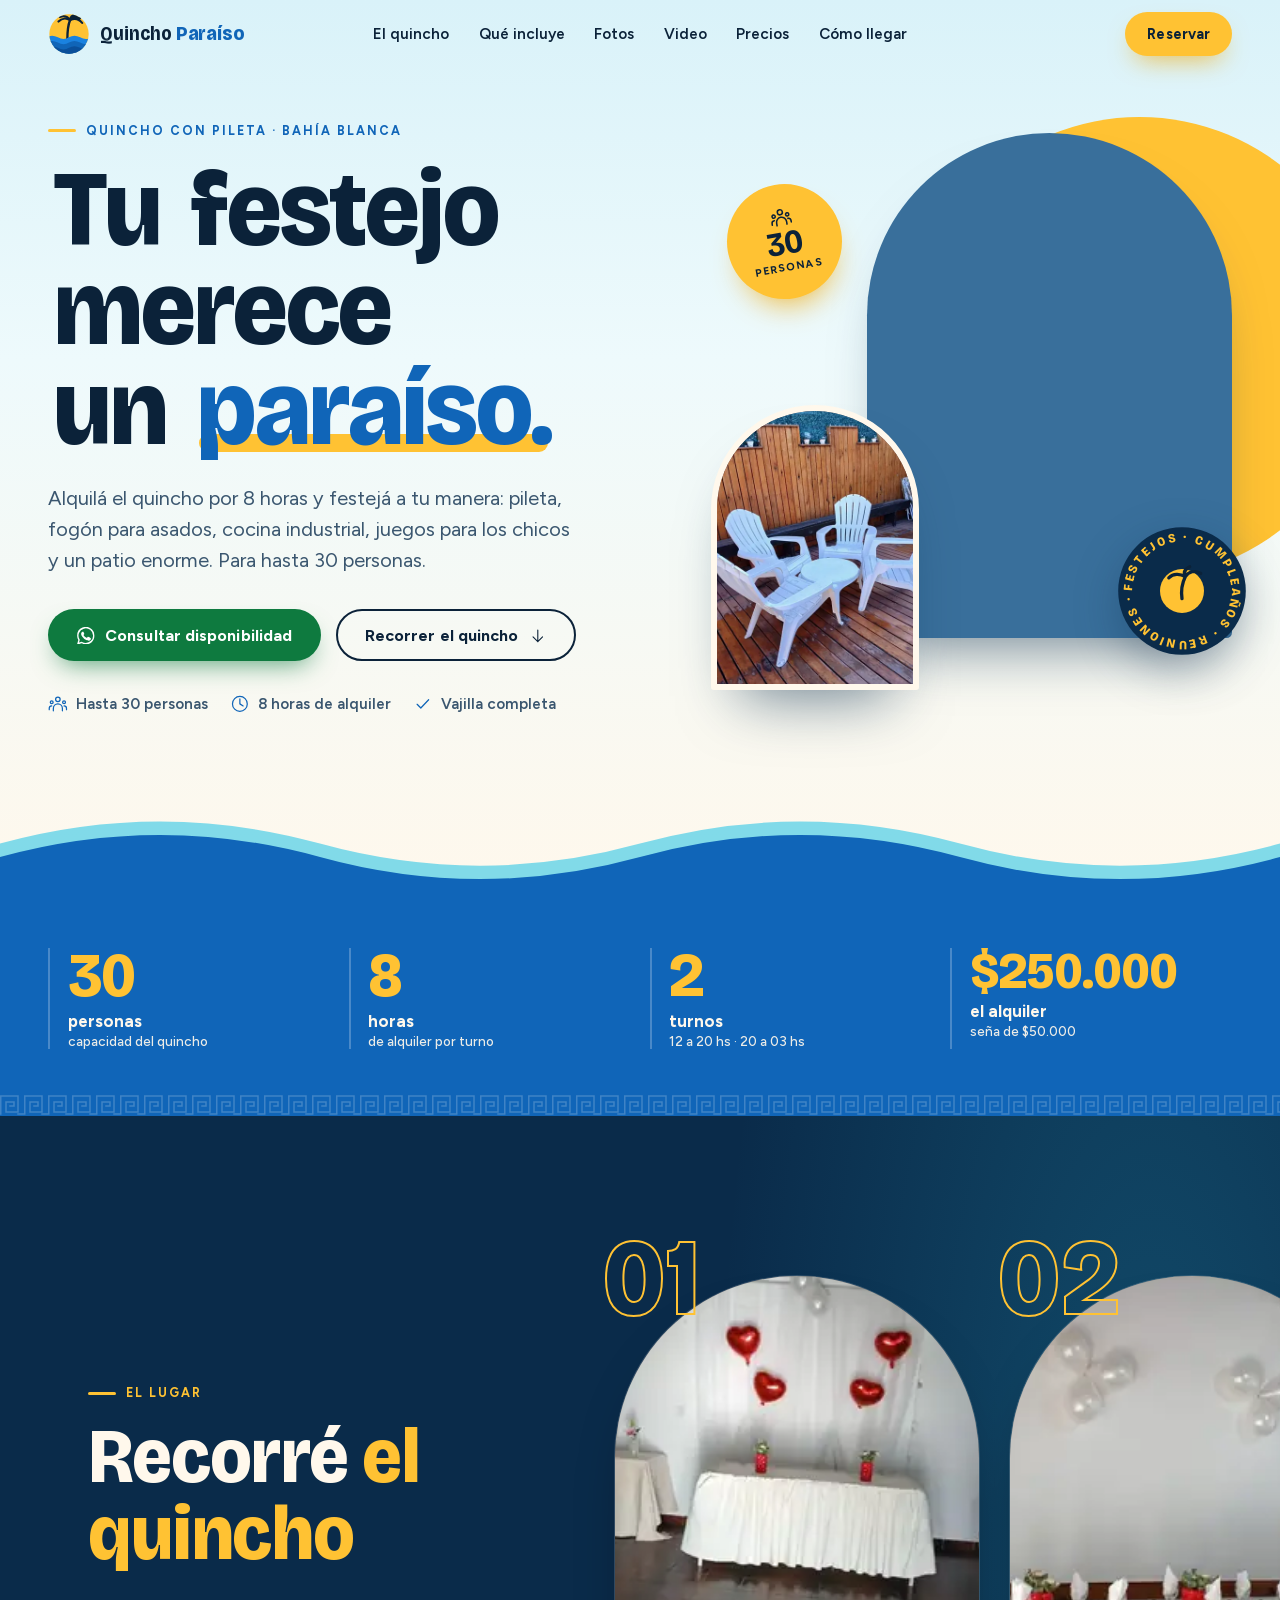
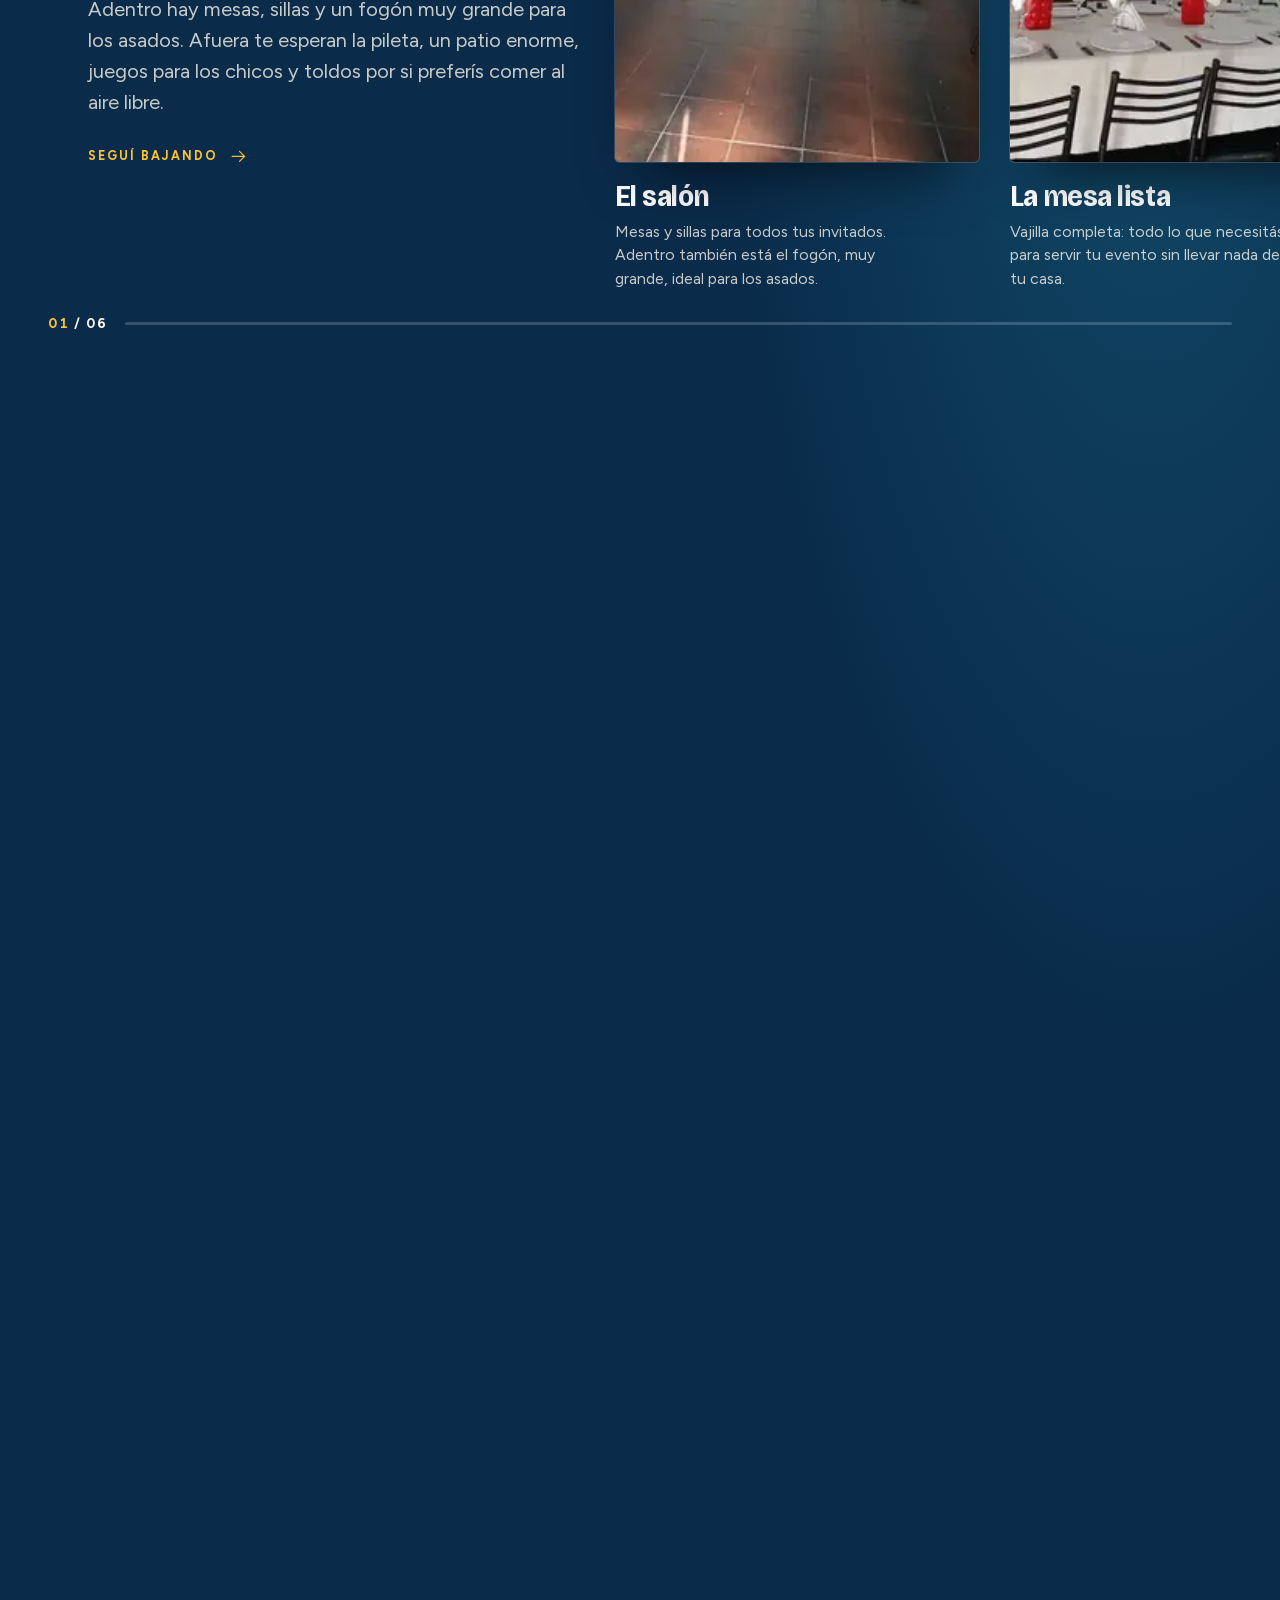
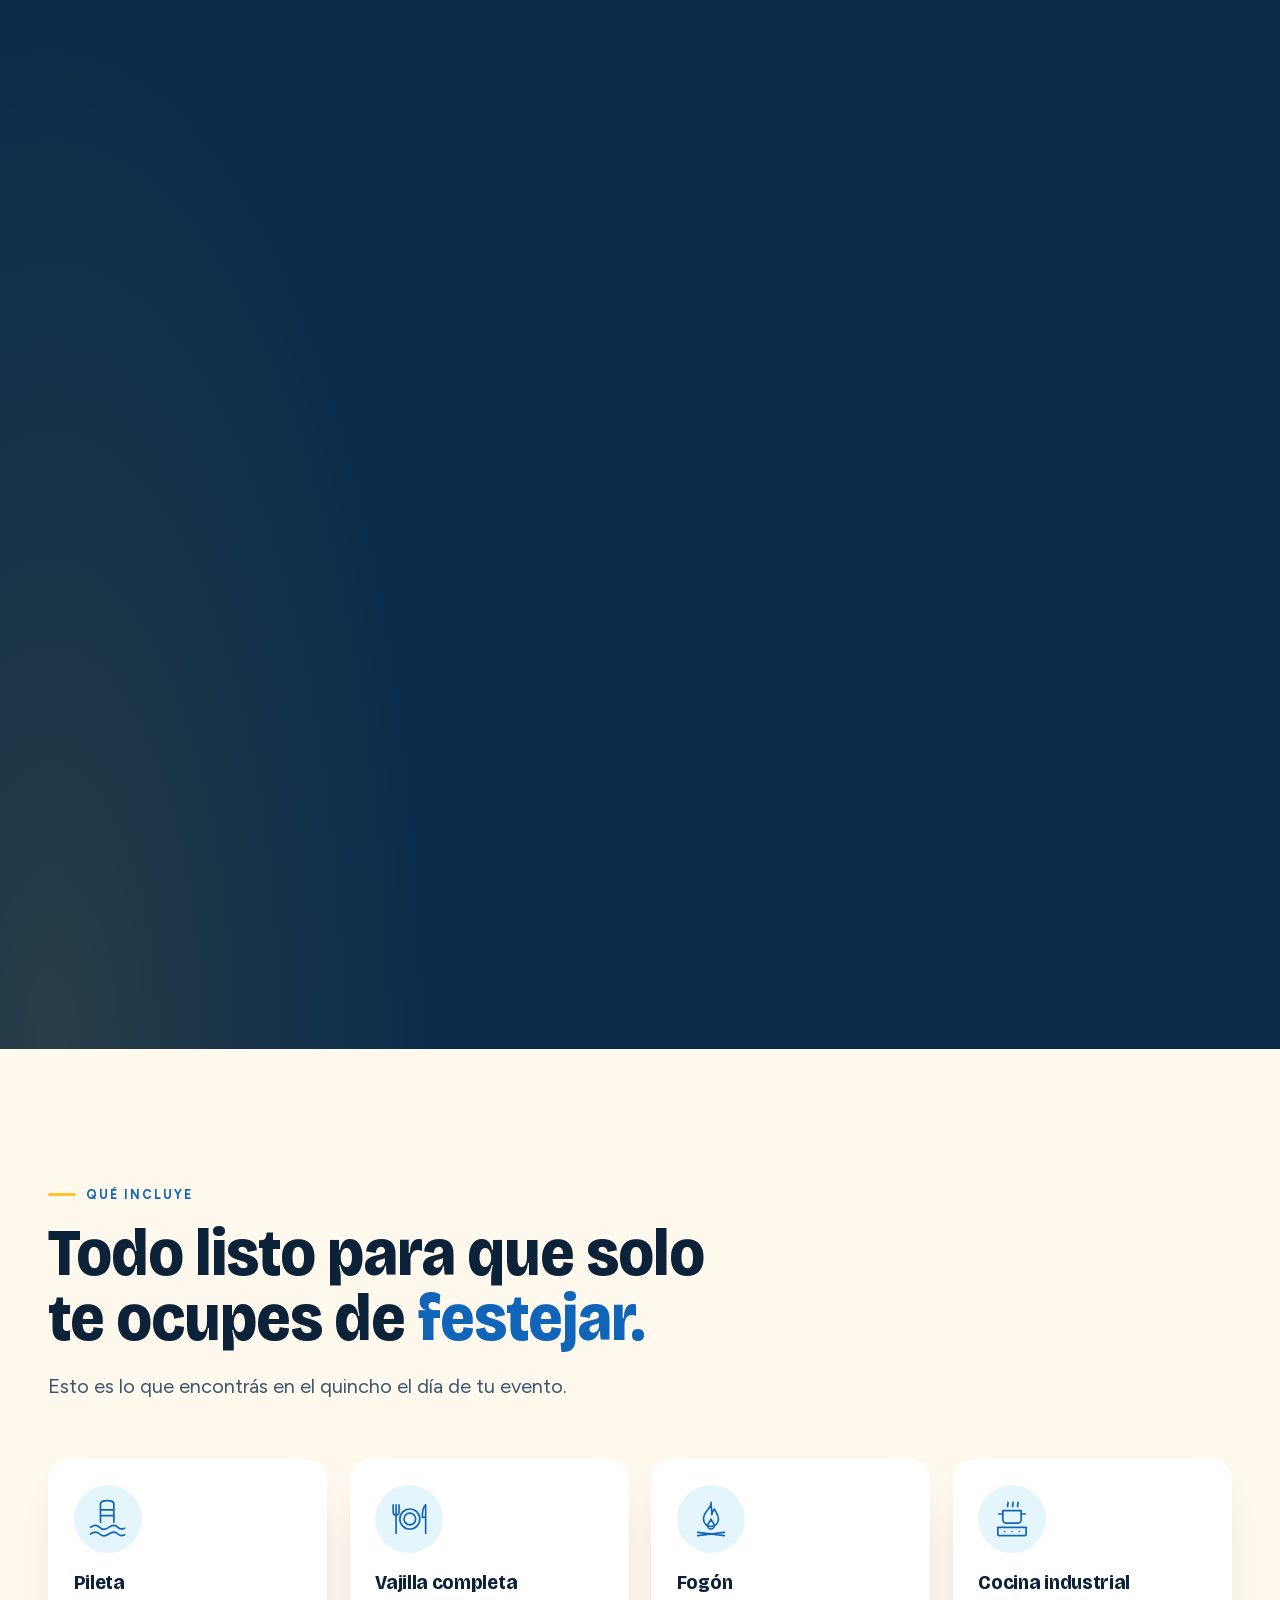
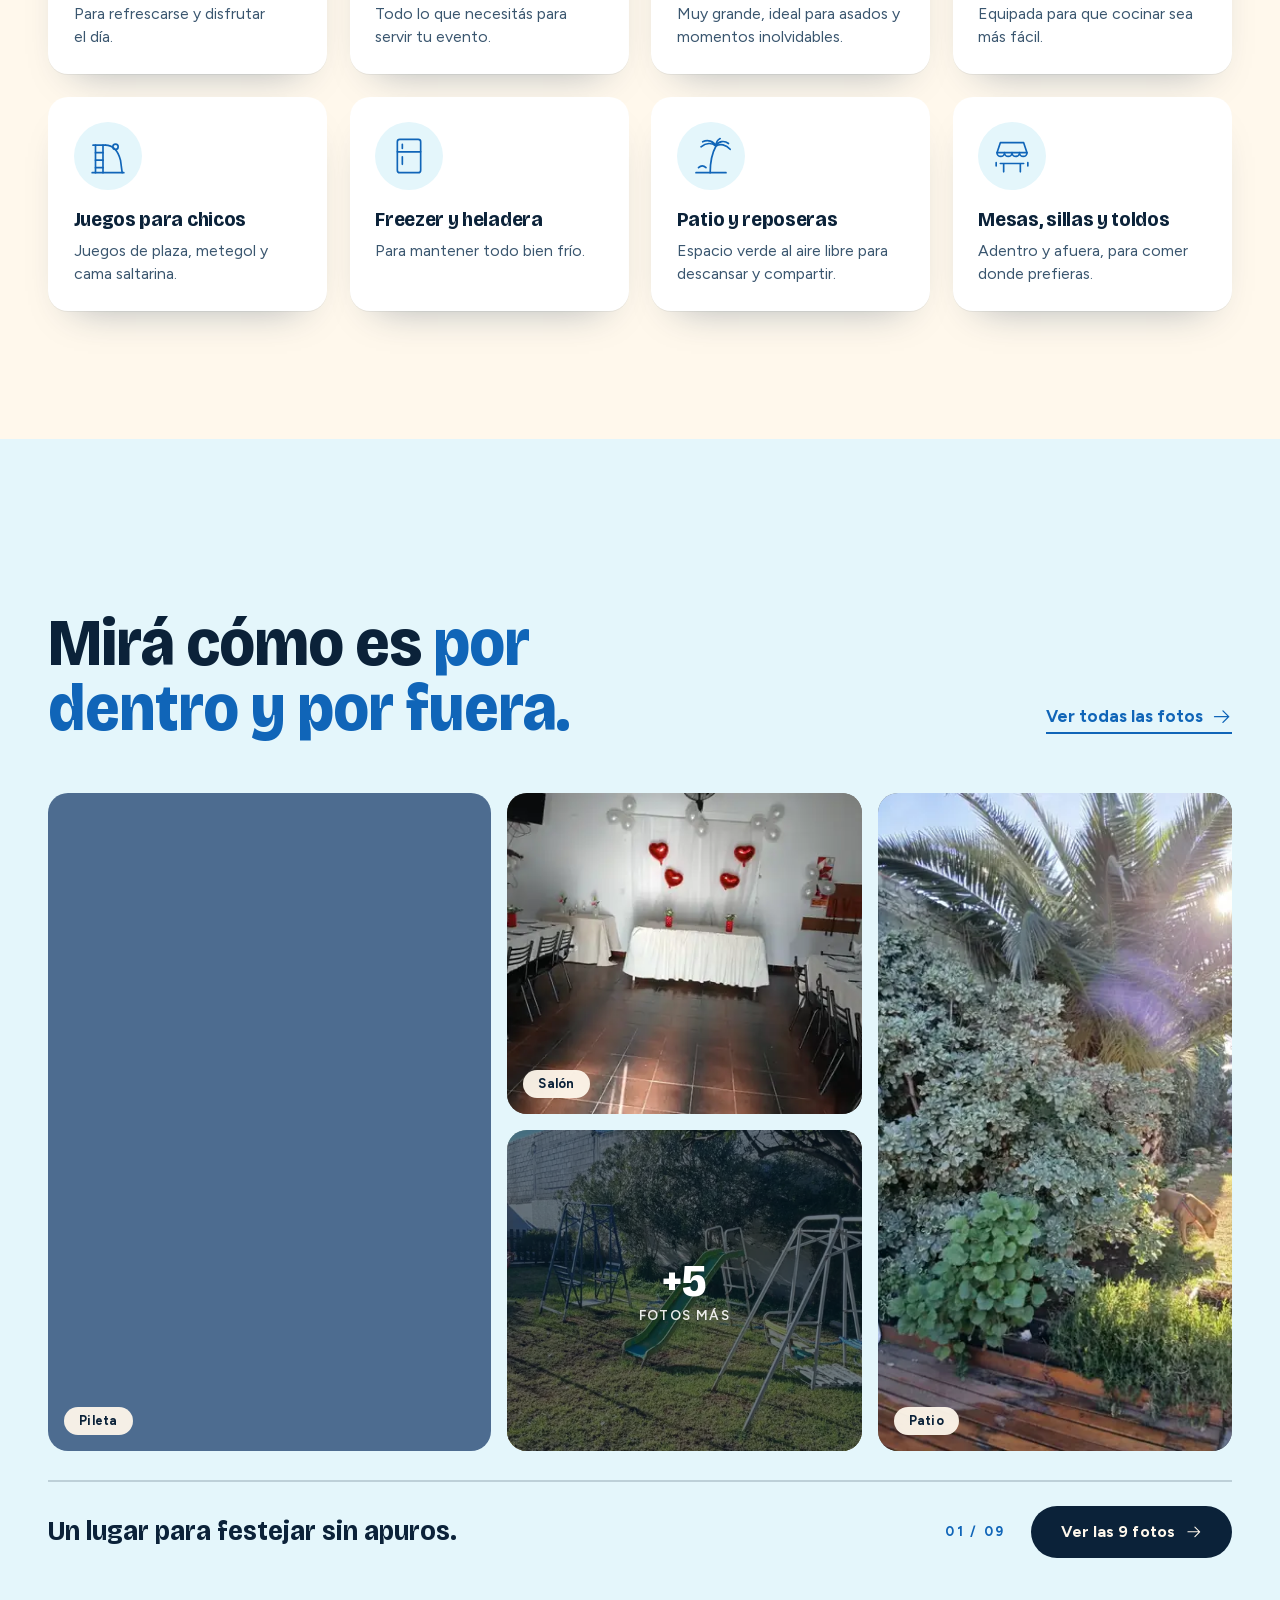
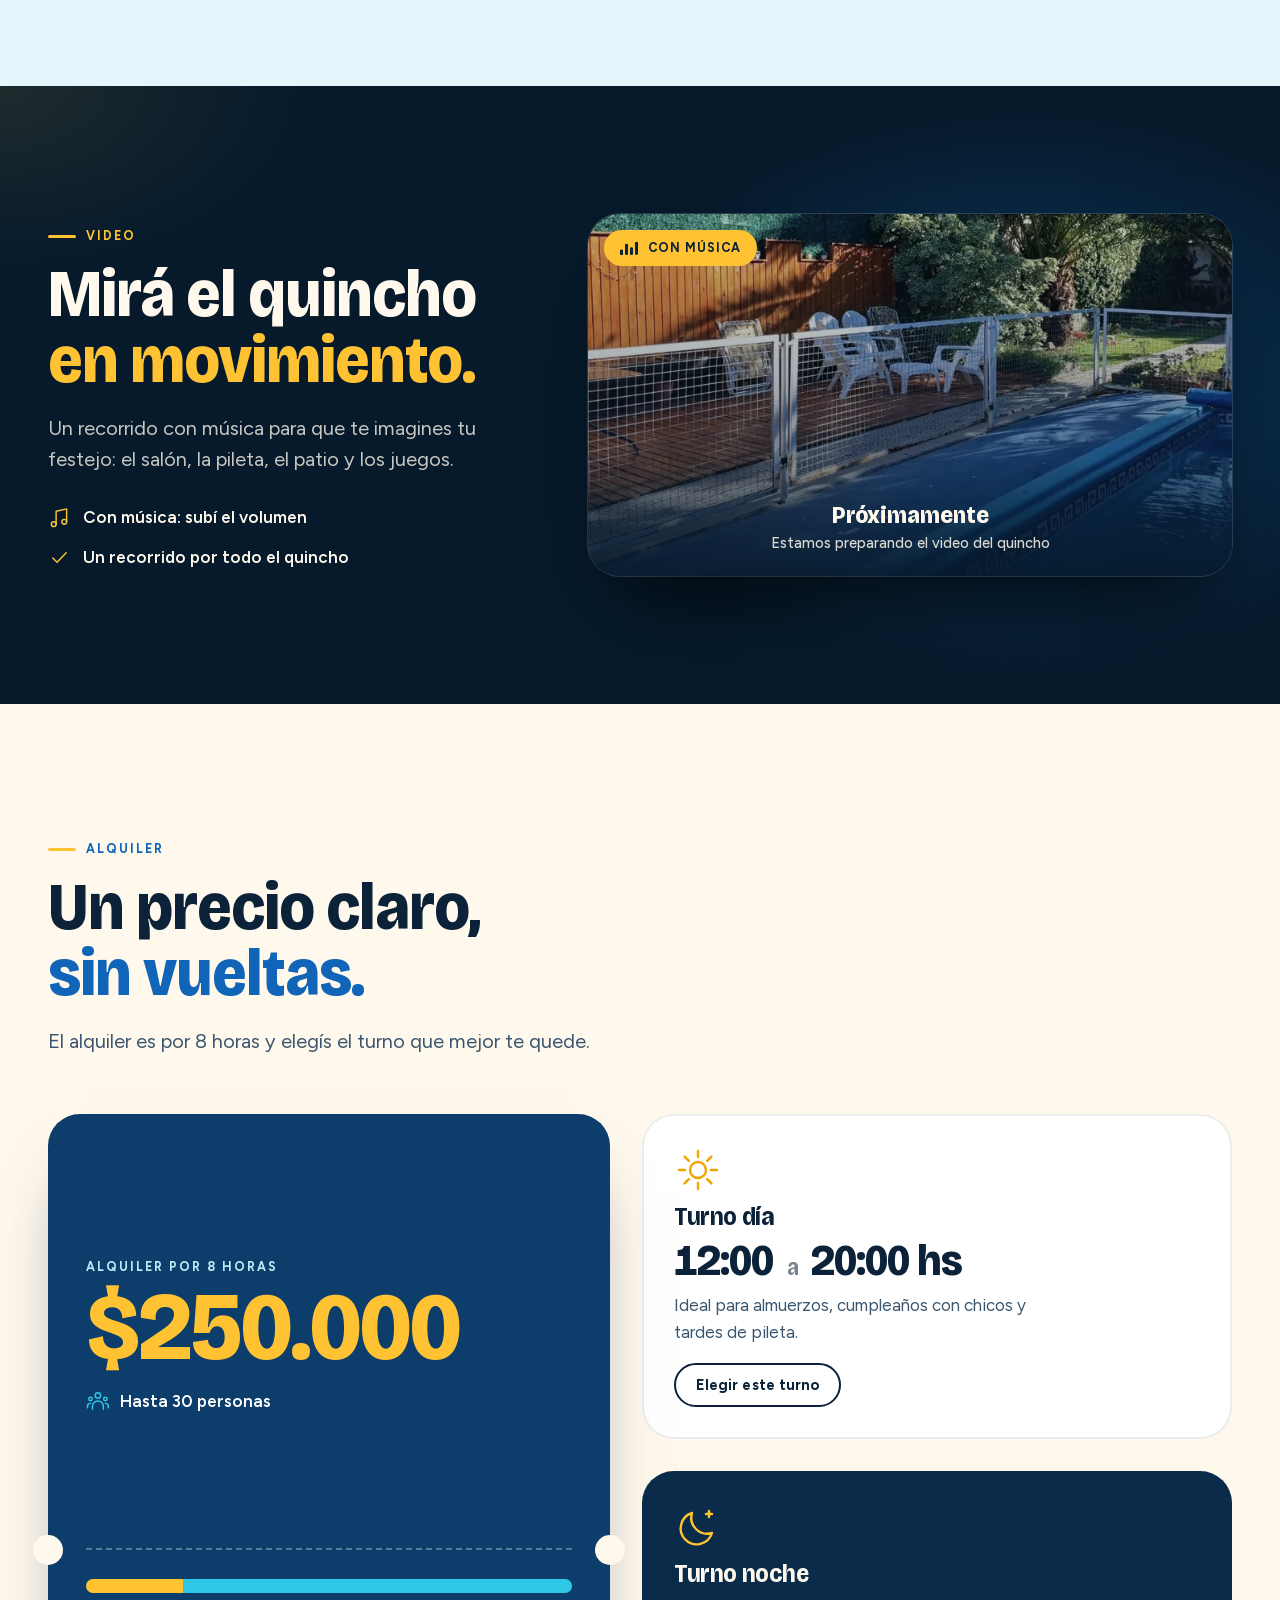
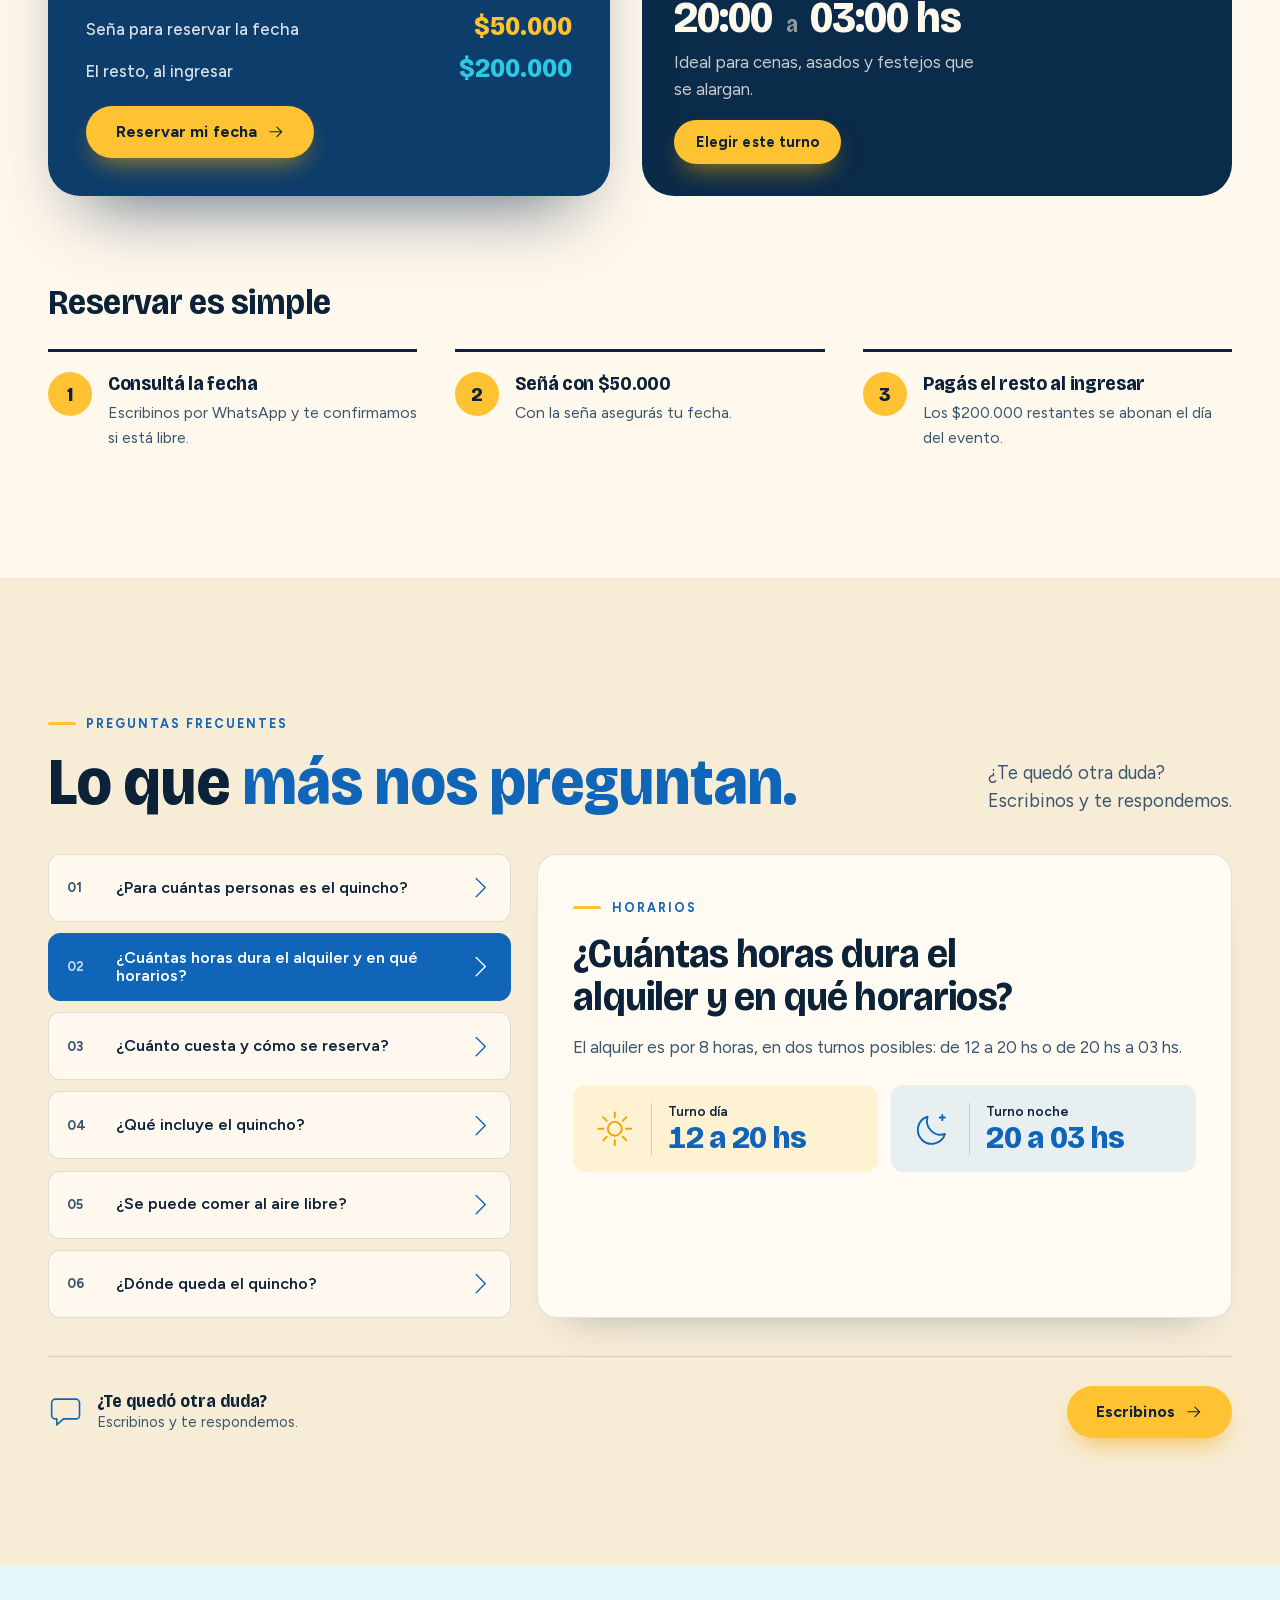
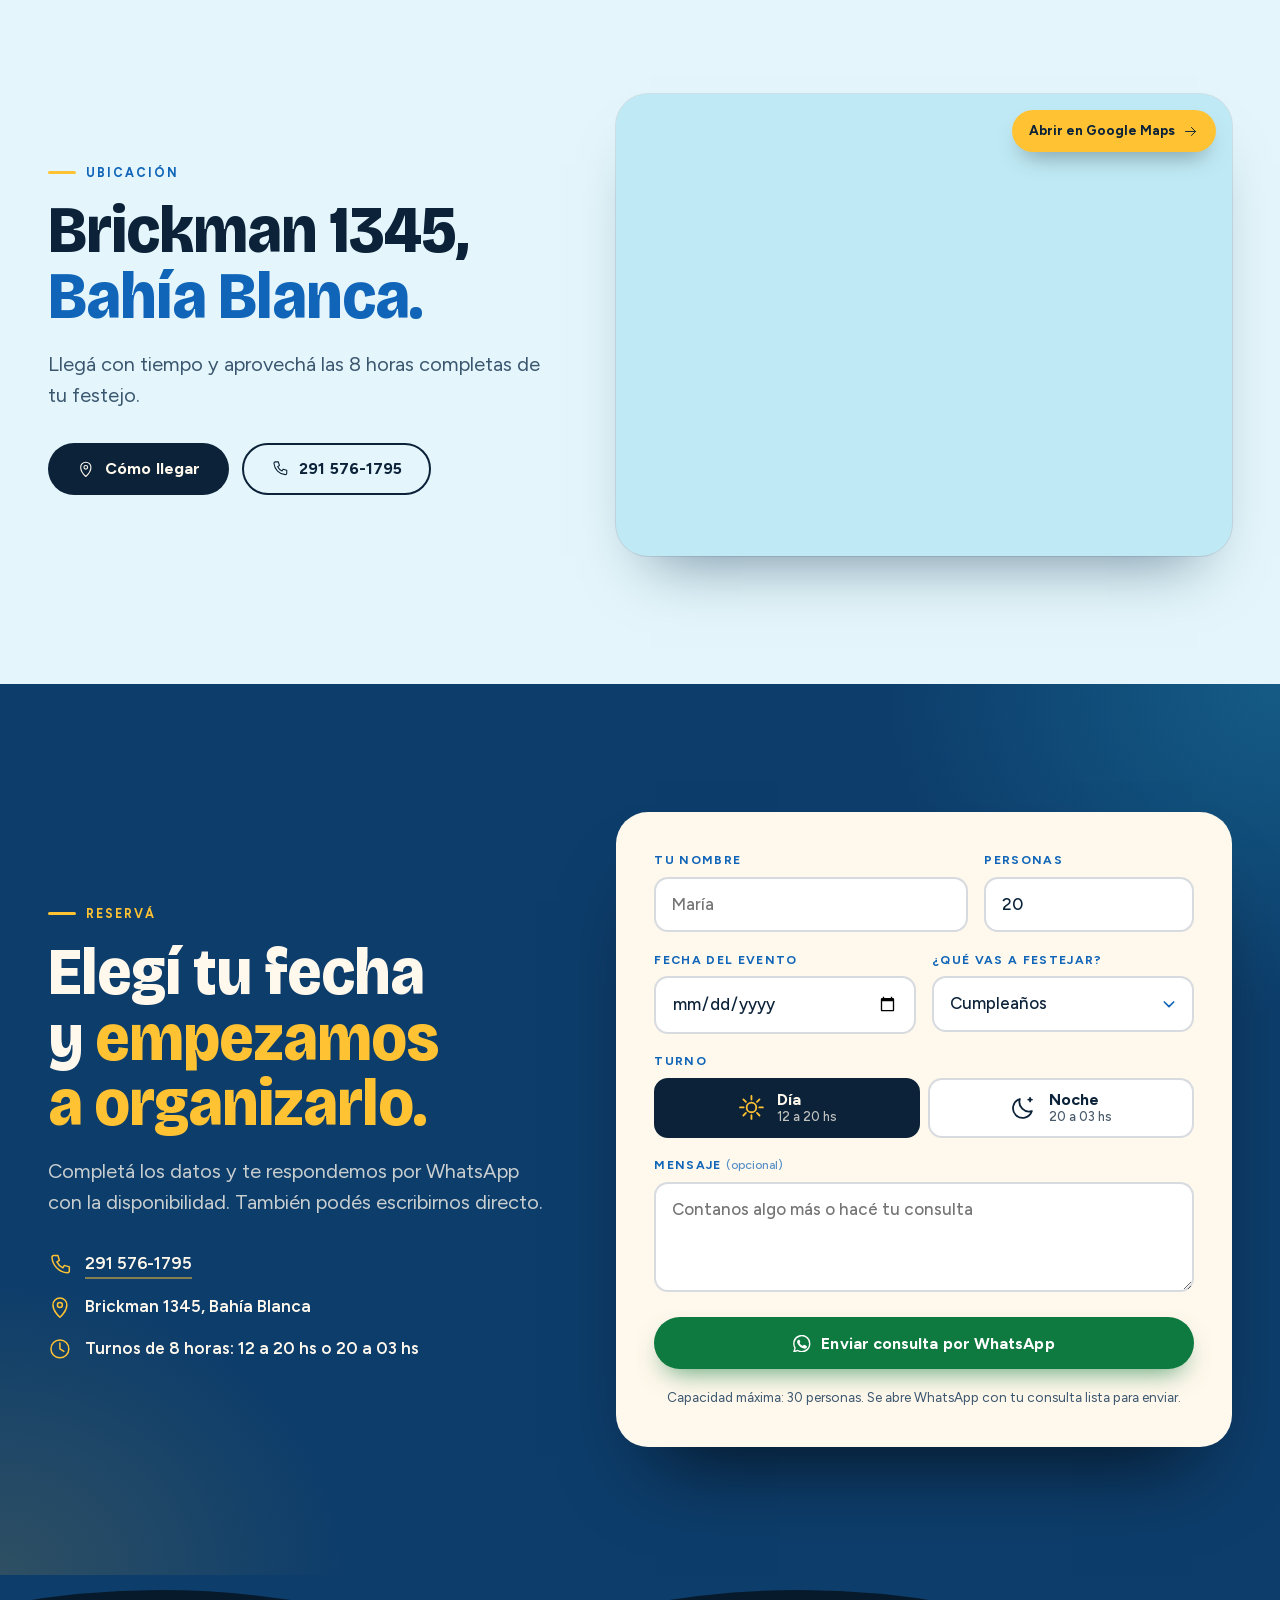
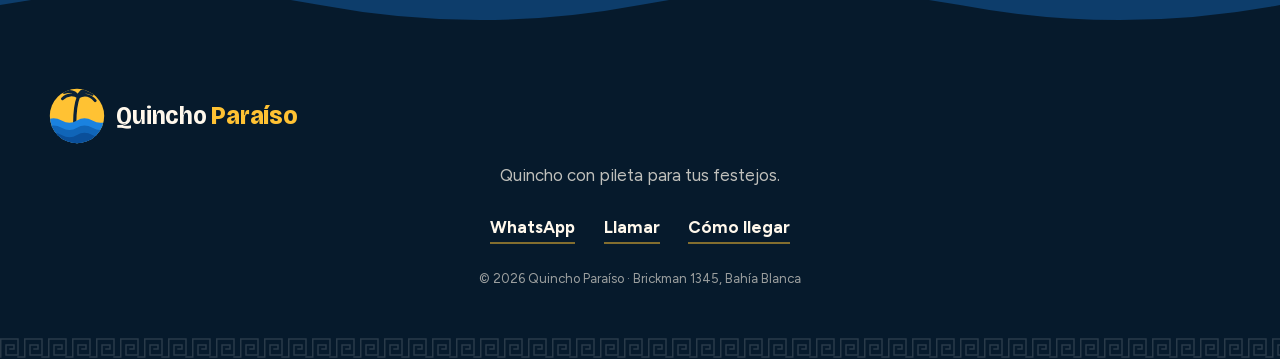
==== index.html @ 4bbb9ef3 "Primer commit del proyecto" ====
<!DOCTYPE html>
<html lang="es-AR" class="no-js">
<head>
<meta charset="utf-8">
<meta name="viewport" content="width=device-width, initial-scale=1, viewport-fit=cover">
<title>Quincho Paraíso · Quincho con pileta para tus festejos en Bahía Blanca</title>
<meta name="description" content="Quincho con pileta, fogón y juegos para festejos de hasta 30 personas en Bahía Blanca. Alquiler por 8 horas. Consultá la fecha por WhatsApp.">
<meta name="robots" content="index,follow,max-image-preview:large">
<link rel="canonical" href="https://quinchoparaiso.vercel.app/">
<meta name="theme-color" content="#0a2b4a">
<meta name="format-detection" content="telephone=no">
<meta property="og:type" content="website"><meta property="og:locale" content="es_AR"><meta property="og:site_name" content="Quincho Paraíso">
<meta property="og:title" content="Quincho Paraíso · Quincho con pileta para tus festejos en Bahía Blanca">
<meta property="og:description" content="Pileta, fogón para asados, cocina industrial, juegos para los chicos y un patio enorme. Para hasta 30 personas. Alquiler por 8 horas.">
<meta property="og:url" content="https://quinchoparaiso.vercel.app/"><meta property="og:image" content="https://quinchoparaiso.vercel.app/assets/og-image.jpg">
<meta property="og:image:width" content="1200"><meta property="og:image:height" content="630"><meta property="og:image:alt" content="Pileta del Quincho Paraíso con palmeras y laureles en flor">
<meta name="twitter:card" content="summary_large_image"><meta name="twitter:title" content="Quincho Paraíso · Quincho con pileta para tus festejos en Bahía Blanca">
<meta name="twitter:description" content="Pileta, fogón para asados, cocina industrial, juegos para los chicos y un patio enorme. Para hasta 30 personas."><meta name="twitter:image" content="https://quinchoparaiso.vercel.app/assets/og-image.jpg">
<link rel="icon" href="favicon.ico" sizes="48x48"><link rel="icon" type="image/svg+xml" href="favicon.svg">
<link rel="apple-touch-icon" href="assets/icons/apple-touch-icon.png">
<link rel="manifest" href="manifest.webmanifest">

<script type="application/ld+json">
{
  "@context": "https://schema.org",
  "@type": ["LocalBusiness", "EventVenue"],
  "name": "Quincho Paraíso",
  "description": "Quincho con pileta, fogón, cocina industrial, juegos para chicos y patio para festejos de hasta 30 personas. Alquiler por 8 horas.",
  "url": "https://quinchoparaiso.vercel.app/",
  "image": ["https://quinchoparaiso.vercel.app/assets/og-image.jpg"],
  "logo": "https://quinchoparaiso.vercel.app/assets/icons/icon-512.png",
  "telephone": "+542915761795",
  "address": {
    "@type": "PostalAddress",
    "streetAddress": "Brickman 1345",
    "addressLocality": "Bahía Blanca",
    "addressRegion": "Buenos Aires",
    "addressCountry": "AR"
  },
  "geo": {"@type": "GeoCoordinates", "latitude": -38.7405995, "longitude": -62.2644465},
  "hasMap": "https://www.google.com/maps/search/?api=1&query=Brickman%201345%2C%20Bah%C3%ADa%20Blanca%2C%20Buenos%20Aires",
  "maximumAttendeeCapacity": 30,
  "makesOffer": {
    "@type": "Offer",
    "name": "Alquiler del quincho por 8 horas",
    "description": "Turno día de 12 a 20 hs o turno noche de 20 a 03 hs. Seña de $50.000 y $200.000 al ingresar.",
    "price": "250000",
    "priceCurrency": "ARS"
  },
  "amenityFeature": [
    {"@type": "LocationFeatureSpecification", "name": "Pileta", "value": true},
    {"@type": "LocationFeatureSpecification", "name": "Vajilla completa", "value": true},
    {"@type": "LocationFeatureSpecification", "name": "Fogón", "value": true},
    {"@type": "LocationFeatureSpecification", "name": "Cocina industrial", "value": true},
    {"@type": "LocationFeatureSpecification", "name": "Juegos de plaza, metegol y cama saltarina", "value": true},
    {"@type": "LocationFeatureSpecification", "name": "Freezer y heladera", "value": true},
    {"@type": "LocationFeatureSpecification", "name": "Espacio verde y reposeras", "value": true}
  ]
}
</script>
<script type="application/ld+json">
{
  "@context": "https://schema.org",
  "@type": "FAQPage",
  "mainEntity": [
    {"@type": "Question", "name": "¿Para cuántas personas es el quincho?", "acceptedAnswer": {"@type": "Answer", "text": "El quincho tiene capacidad para hasta 30 personas."}},
    {"@type": "Question", "name": "¿Cuántas horas dura el alquiler y en qué horarios?", "acceptedAnswer": {"@type": "Answer", "text": "El alquiler es por 8 horas, en dos turnos posibles: de 12 a 20 hs o de 20 hs a 03 hs."}},
    {"@type": "Question", "name": "¿Cuánto cuesta y cómo se reserva?", "acceptedAnswer": {"@type": "Answer", "text": "El alquiler cuesta $250.000. Con una seña de $50.000 reservás la fecha y los $200.000 restantes se abonan al ingresar."}},
    {"@type": "Question", "name": "¿Qué incluye el quincho?", "acceptedAnswer": {"@type": "Answer", "text": "Pileta, vajilla completa, fogón y cocina industrial, juegos de plaza, metegol, cama saltarina, freezer y heladera, y espacio verde con reposeras."}},
    {"@type": "Question", "name": "¿Se puede comer al aire libre?", "acceptedAnswer": {"@type": "Answer", "text": "Sí. Afuera hay mesa, sillas y toldos para comer al aire libre, y adentro también hay mesas y sillas."}},
    {"@type": "Question", "name": "¿Dónde queda el quincho?", "acceptedAnswer": {"@type": "Answer", "text": "En Brickman 1345, Bahía Blanca."}}
  ]
}
</script>

<link rel="preload" href="assets/fonts/bricolage.woff2" as="font" type="font/woff2" crossorigin>
<link rel="preload" href="assets/fonts/figtree.woff2" as="font" type="font/woff2" crossorigin>
<link rel="preload" as="image" href="assets/img/pileta-800.webp" imagesrcset="assets/img/pileta-480.webp 480w, assets/img/pileta-800.webp 800w, assets/img/pileta-960.webp 960w" imagesizes="(min-width: 1000px) 480px, 76vw" fetchpriority="high">
<link rel="stylesheet" href="css/base.css?v=20261012g">
<link rel="stylesheet" href="css/sections.css?v=20261012g">
<link rel="stylesheet" href="css/gallery.css?v=20261012g">
<link rel="stylesheet" href="css/motion.css?v=20261012g">
<!-- helpers y boot son chiquitos y van primero: marcan que hay JavaScript y arrancan la pantalla de carga -->
<script src="js/helpers.js?v=20261012g"></script>
<script src="js/boot.js?v=20261012g"></script>
<script src="js/data.js?v=20261012g" defer></script>
<script src="js/ui.js?v=20261012g" defer></script>
<script src="js/gallery.js?v=20261012g" defer></script>
<script src="js/video.js?v=20261012g" defer></script>
<script src="js/scroll.js?v=20261012g" defer></script>
</head>
<body>
<a class="skip" href="#contenido">Saltar al contenido</a>

<!-- iconos reutilizables (se usan con <use href="#nombre">) -->
<svg class="sprite" aria-hidden="true" focusable="false">
  <defs>
    <clipPath id="logoClip"><circle cx="32" cy="32" r="30"/></clipPath>
    <symbol id="logo" viewBox="0 0 64 64">
      <circle cx="32" cy="32" r="30" fill="#ffc233"/>
      <g clip-path="url(#logoClip)">
        <path d="M29.5 40C29.5 29 30 20 33.5 11" stroke="#0b2239" stroke-width="3.6" fill="none" stroke-linecap="round"/>
        <path d="M33.5 11C28 7.5 21 8 16 13M33.5 11C30 5 24 4 18 6M33.5 11C40 7.5 47 9 52 15M33.5 11C38 5 44 5 49 8M33.5 11C34 6 38 3 43 3" stroke="#0b2239" stroke-width="3.2" fill="none" stroke-linecap="round"/>
        <path d="M-2 37q8-5 17 0t17 0 17 0 17 0V66H-2Z" fill="#1a82e0"/>
        <path d="M-2 45q8-5 17 0t17 0 17 0 17 0V66H-2Z" fill="#1065b8"/>
        <path d="M-2 53q8-5 17 0t17 0 17 0 17 0V66H-2Z" fill="#0a4f9a"/>
      </g>
    </symbol>
    <symbol id="i-wa" viewBox="0 0 24 24"><path fill="currentColor" stroke="none" d="M20.5 3.5A11.8 11.8 0 0 0 .2 11.9c0 2.1.6 4.1 1.6 5.9L0 24l6.4-1.7a11.9 11.9 0 0 0 5.6 1.4h.01A11.9 11.9 0 0 0 20.5 3.5Zm-8.5 18.2a9.9 9.9 0 0 1-5-1.4l-.4-.2-3.8 1 1-3.7-.2-.4a9.9 9.9 0 1 1 18.3-5.2 9.9 9.9 0 0 1-9.9 9.9Zm5.4-7.4c-.3-.1-1.8-.9-2-1s-.5-.1-.7.1-.8 1-1 1.2-.4.2-.7.1a8.1 8.1 0 0 1-4-3.5c-.3-.5.3-.5.9-1.6.1-.2 0-.4 0-.5l-1-2.2c-.2-.6-.5-.5-.7-.5h-.6a1.2 1.2 0 0 0-.9.4 3.7 3.7 0 0 0-1.1 2.7 6.4 6.4 0 0 0 1.4 3.4 14.7 14.7 0 0 0 5.6 4.9c2.1.9 2.9 1 3.9.8a3.3 3.3 0 0 0 2.2-1.6 2.7 2.7 0 0 0 .2-1.6c-.1-.1-.3-.2-.6-.4Z"/></symbol>
    <symbol id="i-go" viewBox="0 0 48 48"><path d="M8 24h32M27 11l13 13-13 13"/></symbol>
    <symbol id="i-down" viewBox="0 0 48 48"><path d="M24 8v32M11 27l13 13 13-13"/></symbol>
    <symbol id="i-check" viewBox="0 0 48 48"><path d="M10 25l9 9 19-20"/></symbol>
    <symbol id="i-prev" viewBox="0 0 48 48"><path d="M30 8 14 24l16 16"/></symbol>
    <symbol id="i-next" viewBox="0 0 48 48"><path d="M18 8l16 16-16 16"/></symbol>
    <symbol id="i-x" viewBox="0 0 48 48"><path d="M12 12l24 24M36 12 12 36"/></symbol>
    <symbol id="i-list" viewBox="0 0 48 48"><path d="M18 12h24M18 24h24M18 36h24M7 12h.01M7 24h.01M7 36h.01"/></symbol>
    <symbol id="i-chat" viewBox="0 0 48 48"><path d="M10 7h28a5 5 0 0 1 5 5v17a5 5 0 0 1-5 5H21l-9 8v-8h-2a5 5 0 0 1-5-5V12a5 5 0 0 1 5-5Z"/></symbol>
    <symbol id="i-home" viewBox="0 0 48 48"><path d="M6 24 24 8l18 16M10 21v19h28V21M20 40V29h8v11"/></symbol>
    <symbol id="i-pin" viewBox="0 0 48 48"><path d="M24 45s14-12 14-25a14 14 0 0 0-28 0c0 13 14 25 14 25Z"/><circle cx="24" cy="20" r="5"/></symbol>
    <symbol id="i-phone" viewBox="0 0 48 48"><path d="M12 5h8l3 10-5 3a24 24 0 0 0 12 12l3-5 10 3v8a4 4 0 0 1-4 4A34 34 0 0 1 8 9a4 4 0 0 1 4-4Z"/></symbol>
    <symbol id="i-people" viewBox="0 0 48 48"><circle cx="24" cy="13" r="5.5"/><path d="M13 41v-6a11 11 0 0 1 22 0v6"/><circle cx="9" cy="20" r="3.5"/><path d="M3 38v-3a6 6 0 0 1 6-6"/><circle cx="39" cy="20" r="3.5"/><path d="M45 38v-3a6 6 0 0 0-6-6"/></symbol>
    <symbol id="i-clock" viewBox="0 0 48 48"><circle cx="24" cy="24" r="18"/><path d="M24 12v12l8 5"/></symbol>
    <symbol id="i-sun" viewBox="0 0 48 48"><circle cx="24" cy="24" r="8"/><path d="M24 5v6M24 37v6M5 24h6M37 24h6M10.6 10.6l4.2 4.2M33.2 33.2l4.2 4.2M37.4 10.6l-4.2 4.2M14.8 33.2l-4.2 4.2"/></symbol>
    <symbol id="i-moon" viewBox="0 0 48 48"><path d="M38 30A16 16 0 0 1 18 10a16 16 0 1 0 20 20Z"/><path d="M35 8v6M32 11h6"/></symbol>
    <symbol id="i-calendar" viewBox="0 0 48 48"><rect x="6" y="9" width="36" height="33" rx="5"/><path d="M6 20h36M15 4v8M33 4v8"/><path d="M16 29h.01M24 29h.01M32 29h.01M16 36h.01M24 36h.01"/></symbol>
    <symbol id="i-music" viewBox="0 0 48 48"><path d="M17 38V11l22-5v27"/><circle cx="12" cy="38" r="5"/><circle cx="34" cy="33" r="5"/></symbol>
    <symbol id="i-play" viewBox="0 0 48 48"><path fill="currentColor" stroke="none" d="M16 8.5v31a2 2 0 0 0 3 1.7l25-15.5a2 2 0 0 0 0-3.4L19 6.8a2 2 0 0 0-3 1.7Z"/></symbol>
  </defs>
</svg>

<!-- pantalla de carga: la pileta se llena mientras se preparan las fuentes y la página -->
<div class="loader" id="loader" role="status" aria-live="polite" aria-label="Cargando Quincho Paraíso">
  <div class="loader__in">
    <div class="loader__mark">
      <svg viewBox="0 0 64 64" aria-hidden="true">
        <defs><clipPath id="ldClip"><circle cx="32" cy="32" r="30"/></clipPath></defs>
        <circle cx="32" cy="32" r="30" fill="#ffc233"/>
        <g clip-path="url(#ldClip)">
          <path d="M29.5 40C29.5 29 30 20 33.5 11" stroke="#0b2239" stroke-width="3.6" fill="none" stroke-linecap="round"/>
          <path d="M33.5 11C28 7.5 21 8 16 13M33.5 11C30 5 24 4 18 6M33.5 11C40 7.5 47 9 52 15M33.5 11C38 5 44 5 49 8M33.5 11C34 6 38 3 43 3" stroke="#0b2239" stroke-width="3.2" fill="none" stroke-linecap="round"/>
          <g class="loader__water">
            <path d="M-2 37q8-5 17 0t17 0 17 0 17 0V66H-2Z" fill="#1a82e0"/>
            <path d="M-2 45q8-5 17 0t17 0 17 0 17 0V66H-2Z" fill="#1065b8"/>
            <path d="M-2 53q8-5 17 0t17 0 17 0 17 0V66H-2Z" fill="#0a4f9a"/>
          </g>
        </g>
      </svg>
    </div>
    <p class="loader__name">Quincho <b>Paraíso</b></p>
    <div class="loader__bar" aria-hidden="true"><i></i></div>
  </div>
</div>

<div class="progress" aria-hidden="true"><i id="progress"></i></div>

<!-- NAVEGACIÓN -->
<header class="nav" id="nav">
  <div class="nav__in">
    <a class="brand" href="#inicio" aria-label="Quincho Paraíso, ir al inicio">
      <svg class="brand__logo" viewBox="0 0 64 64" aria-hidden="true"><use href="#logo"/></svg>
      <span class="brand__txt">Quincho <b>Paraíso</b></span>
    </a>
    <nav class="menu" id="menu" aria-label="Principal">
      <a href="#recorrido">El quincho</a>
      <a href="#incluye">Qué incluye</a>
      <a href="#galeria">Fotos</a>
      <a href="#video">Video</a>
      <a href="#alquiler">Precios</a>
      <a href="#ubicacion">Cómo llegar</a>
      <a class="btn btn--wa menu__wa" href="https://wa.me/5492915761795?text=%C2%A1Hola!%20Quisiera%20consultar%20disponibilidad%20en%20Quincho%20Para%C3%ADso." target="_blank" rel="noopener"><svg class="i i--fill" viewBox="0 0 24 24" aria-hidden="true"><use href="#i-wa"/></svg>Escribinos por WhatsApp</a>
    </nav>
    <a class="btn btn--sun btn--sm nav__cta" href="#reservar">Reservar</a>
    <button class="burger" id="burger" type="button" aria-expanded="false" aria-controls="menu" aria-label="Abrir menú"><i></i><i></i></button>
  </div>
</header>

<main id="contenido" tabindex="-1">

<!-- ========== INICIO ========== -->
<section class="hero" id="inicio" aria-labelledby="titulo">
  <div class="hero__sun" aria-hidden="true" data-par=".16"></div>
  <div class="wrap hero__grid">
    <div class="hero__copy">
      <p class="eyebrow hero__eyebrow">Quincho con pileta · Bahía Blanca</p>
      <h1 class="hero__title" id="titulo">
        <span class="w"><span style="--i:0">Tu</span></span>
        <span class="w"><span style="--i:1">festejo</span></span>
        <span class="w"><span style="--i:2">merece</span></span>
        <span class="w"><span style="--i:3">un</span></span>
        <span class="w w--key"><span style="--i:4">paraíso.</span></span>
      </h1>
      <p class="lead hero__lead">Alquilá el quincho por 8 horas y festejá a tu manera: pileta, fogón para asados, cocina industrial, juegos para los chicos y un patio enorme. Para hasta 30 personas.</p>
      <div class="hero__cta">
        <a class="btn btn--wa" href="https://wa.me/5492915761795?text=%C2%A1Hola!%20Quisiera%20consultar%20disponibilidad%20en%20Quincho%20Para%C3%ADso." target="_blank" rel="noopener"><svg class="i i--fill" viewBox="0 0 24 24" aria-hidden="true"><use href="#i-wa"/></svg>Consultar disponibilidad</a>
        <a class="btn btn--ghost" href="#recorrido">Recorrer el quincho<svg class="i i-go" viewBox="0 0 48 48" aria-hidden="true"><use href="#i-down"/></svg></a>
      </div>
      <ul class="hero__chips">
        <li><svg class="i" viewBox="0 0 48 48" aria-hidden="true"><use href="#i-people"/></svg>Hasta 30 personas</li>
        <li><svg class="i" viewBox="0 0 48 48" aria-hidden="true"><use href="#i-clock"/></svg>8 horas de alquiler</li>
        <li><svg class="i" viewBox="0 0 48 48" aria-hidden="true"><use href="#i-check"/></svg>Vajilla completa</li>
      </ul>
    </div>

    <div class="hero__art">
      <figure class="arch arch--a ph" style="--ph:#396f9b" data-par="-.05">
        <img id="heroImg" src="assets/img/pileta-800.webp" srcset="assets/img/pileta-480.webp 480w, assets/img/pileta-800.webp 800w, assets/img/pileta-960.webp 960w" sizes="(min-width: 1000px) 480px, 76vw" width="960" height="1280" alt="Pileta azul con borde de cenefa griega, palmeras y laureles en flor" fetchpriority="high" decoding="async">
      </figure>
      <figure class="arch arch--b ph" style="--ph:#776b72" data-par=".1">
        <img src="assets/img/deck-reposeras-480.webp" srcset="assets/img/deck-reposeras-480.webp 480w, assets/img/deck-reposeras-800.webp 800w" sizes="(min-width: 1000px) 230px, 38vw" width="960" height="1280" alt="Deck de madera con sillas blancas y mesa ratona" loading="lazy" decoding="async">
      </figure>
      <div class="sticker sticker--a" aria-hidden="true" data-par=".12"><svg class="i" viewBox="0 0 48 48"><use href="#i-people"/></svg><b>30</b><span>personas</span></div>
      <div class="badge" aria-hidden="true" data-par=".08">
        <svg viewBox="0 0 120 120">
          <defs><path id="badgePath" d="M60 60m-45 0a45 45 0 1 1 90 0a45 45 0 1 1-90 0"/></defs>
          <circle cx="60" cy="60" r="58" fill="#0a2b4a"/>
          <text fill="#ffc233"><textPath href="#badgePath" textLength="278" lengthAdjust="spacing">FESTEJOS · CUMPLEAÑOS · REUNIONES · </textPath></text>
          <circle cx="60" cy="60" r="20" fill="#ffc233"/>
          <path d="M60 67c-1-7 0-14 3-20M63 47c-5-3-11-3-15 1M63 47c3-5 9-6 14-3M63 47c-2-4 0-7 4-9" stroke="#0b2239" stroke-width="3" fill="none" stroke-linecap="round"/>
        </svg>
      </div>
    </div>
  </div>

  <div class="hero__waves" aria-hidden="true">
    <svg class="wave wave--b" viewBox="0 0 2880 120" preserveAspectRatio="none"><path d="M0 60Q180 14 360 60T720 60T1080 60T1440 60T1800 60T2160 60T2520 60T2880 60V120H0Z"/></svg>
    <svg class="wave wave--a" viewBox="0 0 2880 120" preserveAspectRatio="none"><path d="M0 74Q180 28 360 74T720 74T1080 74T1440 74T1800 74T2160 74T2520 74T2880 74V120H0Z"/></svg>
  </div>
</section>

<!-- datos clave -->
<section class="facts is-dark" aria-label="Datos principales">
  <div class="wrap">
    <ul class="facts__list" data-stagger>
      <li data-reveal><b class="num" data-count="30">30</b><span>personas<small>capacidad del quincho</small></span></li>
      <li data-reveal><b class="num" data-count="8">8</b><span>horas<small>de alquiler por turno</small></span></li>
      <li data-reveal><b class="num" data-count="2">2</b><span>turnos<small>12 a 20 hs · 20 a 03 hs</small></span></li>
      <li data-reveal><b class="num is-money" data-count="250000" data-format="money">$250.000</b><span>el alquiler<small>seña de $50.000</small></span></li>
    </ul>
  </div>
  <div class="key-band" aria-hidden="true"><div class="key key--sm facts__key"></div></div>
</section>

<!-- ========== RECORRIDO (se desliza de costado al bajar) ========== -->
<section class="tour is-dark" id="recorrido" aria-labelledby="tour-t" data-tour>
  <div class="tour__pin">
    <div class="tour__stage">
      <div class="tour__track" id="tourTrack">
        <div class="tour__intro">
          <p class="eyebrow">El lugar</p>
          <h2 id="tour-t">Recorré <em>el quincho</em></h2>
          <p class="lead">Adentro hay mesas, sillas y un fogón muy grande para los asados. Afuera te esperan la pileta, un patio enorme, juegos para los chicos y toldos por si preferís comer al aire libre.</p>
          <p class="tour__hint"><span>Seguí bajando</span><svg class="i" viewBox="0 0 48 48" aria-hidden="true"><use href="#i-go"/></svg></p>
        </div>

        <article class="stop">
          <button class="stop__photo ph" type="button" data-open="salon-fogon" style="--ph:#746d69" aria-label="Ampliar foto: el salón">
            <img src="[data-uri]" data-src="assets/img/salon-fogon-800.webp" data-srcset="assets/img/salon-fogon-480.webp 480w, assets/img/salon-fogon-800.webp 800w, assets/img/salon-fogon-1280.webp 1280w" sizes="(min-width: 901px) 390px, 78vw" width="1280" height="960" alt="Salón con mesas servidas, sillas y decoración con globos" decoding="async"><noscript><img src="assets/img/salon-fogon-800.webp" srcset="assets/img/salon-fogon-480.webp 480w, assets/img/salon-fogon-800.webp 800w, assets/img/salon-fogon-1280.webp 1280w" sizes="(min-width: 901px) 390px, 78vw" width="1280" height="960" alt="Salón con mesas servidas, sillas y decoración con globos" loading="lazy" decoding="async"></noscript>
          </button>
          <span class="stop__n" aria-hidden="true">01</span>
          <h3>El salón</h3>
          <p>Mesas y sillas para todos tus invitados. Adentro también está el fogón, muy grande, ideal para los asados.</p>
        </article>

        <article class="stop">
          <button class="stop__photo ph" type="button" data-open="mesa-servida" style="--ph:#8a837f" aria-label="Ampliar foto: la mesa lista">
            <img src="[data-uri]" data-src="assets/img/mesa-servida-800.webp" data-srcset="assets/img/mesa-servida-480.webp 480w, assets/img/mesa-servida-800.webp 800w, assets/img/mesa-servida-1280.webp 1280w" sizes="(min-width: 901px) 390px, 78vw" width="1280" height="960" alt="Mesa larga con platos, copas y servilletas listas para el festejo" decoding="async"><noscript><img src="assets/img/mesa-servida-800.webp" srcset="assets/img/mesa-servida-480.webp 480w, assets/img/mesa-servida-800.webp 800w, assets/img/mesa-servida-1280.webp 1280w" sizes="(min-width: 901px) 390px, 78vw" width="1280" height="960" alt="Mesa larga con platos, copas y servilletas listas para el festejo" loading="lazy" decoding="async"></noscript>
          </button>
          <span class="stop__n" aria-hidden="true">02</span>
          <h3>La mesa lista</h3>
          <p>Vajilla completa: todo lo que necesitás para servir tu evento sin llevar nada de tu casa.</p>
        </article>

        <article class="stop">
          <button class="stop__photo ph" type="button" data-open="galeria-toldo" style="--ph:#686058" aria-label="Ampliar foto: la galería con toldo">
            <img src="[data-uri]" data-src="assets/img/galeria-toldo-800.webp" data-srcset="assets/img/galeria-toldo-480.webp 480w, assets/img/galeria-toldo-800.webp 800w, assets/img/galeria-toldo-960.webp 960w" sizes="(min-width: 901px) 390px, 78vw" width="960" height="1280" alt="Galería cubierta con mesa larga y sillas, con la pileta al costado" decoding="async"><noscript><img src="assets/img/galeria-toldo-800.webp" srcset="assets/img/galeria-toldo-480.webp 480w, assets/img/galeria-toldo-800.webp 800w, assets/img/galeria-toldo-960.webp 960w" sizes="(min-width: 901px) 390px, 78vw" width="960" height="1280" alt="Galería cubierta con mesa larga y sillas, con la pileta al costado" loading="lazy" decoding="async"></noscript>
          </button>
          <span class="stop__n" aria-hidden="true">03</span>
          <h3>Afuera, bajo toldo</h3>
          <p>Mesa, sillas y toldos por si preferís comer al aire libre, con la pileta a un costado.</p>
        </article>

        <article class="stop">
          <button class="stop__photo ph" type="button" data-open="pileta-deck" style="--ph:#4d6c90" aria-label="Ampliar foto: la pileta">
            <img src="[data-uri]" data-src="assets/img/pileta-deck-800.webp" data-srcset="assets/img/pileta-deck-480.webp 480w, assets/img/pileta-deck-800.webp 800w, assets/img/pileta-deck-960.webp 960w" sizes="(min-width: 901px) 390px, 78vw" width="960" height="1280" alt="Pileta con borde de cenefa, deck de madera y palmeras de fondo" decoding="async"><noscript><img src="assets/img/pileta-deck-800.webp" srcset="assets/img/pileta-deck-480.webp 480w, assets/img/pileta-deck-800.webp 800w, assets/img/pileta-deck-960.webp 960w" sizes="(min-width: 901px) 390px, 78vw" width="960" height="1280" alt="Pileta con borde de cenefa, deck de madera y palmeras de fondo" loading="lazy" decoding="async"></noscript>
          </button>
          <span class="stop__n" aria-hidden="true">04</span>
          <h3>La pileta</h3>
          <p>Para refrescarse y disfrutar el día, con el deck y el verde alrededor.</p>
        </article>

        <article class="stop">
          <button class="stop__photo ph" type="button" data-open="patio-jardin" style="--ph:#737773" aria-label="Ampliar foto: el patio">
            <img src="[data-uri]" data-src="assets/img/patio-jardin-800.webp" data-srcset="assets/img/patio-jardin-480.webp 480w, assets/img/patio-jardin-800.webp 800w, assets/img/patio-jardin-960.webp 960w" sizes="(min-width: 901px) 390px, 78vw" width="960" height="1280" alt="Patio con césped, plantas y una palmera al sol de la tarde" decoding="async"><noscript><img src="assets/img/patio-jardin-800.webp" srcset="assets/img/patio-jardin-480.webp 480w, assets/img/patio-jardin-800.webp 800w, assets/img/patio-jardin-960.webp 960w" sizes="(min-width: 901px) 390px, 78vw" width="960" height="1280" alt="Patio con césped, plantas y una palmera al sol de la tarde" loading="lazy" decoding="async"></noscript>
          </button>
          <span class="stop__n" aria-hidden="true">05</span>
          <h3>El patio</h3>
          <p>Un patio amplio con espacio verde y reposeras para descansar al sol.</p>
        </article>

        <article class="stop">
          <button class="stop__photo ph" type="button" data-open="juegos" style="--ph:#707053" aria-label="Ampliar foto: los juegos">
            <img src="[data-uri]" data-src="assets/img/juegos-800.webp" data-srcset="assets/img/juegos-480.webp 480w, assets/img/juegos-800.webp 800w, assets/img/juegos-960.webp 960w" sizes="(min-width: 901px) 390px, 78vw" width="960" height="1280" alt="Tobogán verde y hamacas en el sector de juegos del patio" decoding="async"><noscript><img src="assets/img/juegos-800.webp" srcset="assets/img/juegos-480.webp 480w, assets/img/juegos-800.webp 800w, assets/img/juegos-960.webp 960w" sizes="(min-width: 901px) 390px, 78vw" width="960" height="1280" alt="Tobogán verde y hamacas en el sector de juegos del patio" loading="lazy" decoding="async"></noscript>
          </button>
          <span class="stop__n" aria-hidden="true">06</span>
          <h3>Juegos para los chicos</h3>
          <p>Juegos de plaza, metegol y cama saltarina para que los más chicos se diviertan.</p>
        </article>

        <div class="tour__outro">
          <h3>¿Te imaginás tu festejo acá?</h3>
          <a class="btn btn--sun" href="#reservar">Consultar disponibilidad<svg class="i i-go" viewBox="0 0 48 48" aria-hidden="true"><use href="#i-go"/></svg></a>
        </div>
      </div>

      <div class="tour__ui" aria-hidden="true">
        <span class="tour__count num"><b id="tourNow">01</b> / 06</span>
        <div class="tour__bar"><i id="tourBar"></i></div>
      </div>
      <div class="tour__arrows">
        <button class="tour__btn" id="tourPrev" type="button" aria-label="Foto anterior"><svg class="i" viewBox="0 0 48 48" aria-hidden="true"><use href="#i-prev"/></svg></button>
        <button class="tour__btn" id="tourNext" type="button" aria-label="Foto siguiente"><svg class="i" viewBox="0 0 48 48" aria-hidden="true"><use href="#i-next"/></svg></button>
      </div>
    </div>
  </div>
</section>

<!-- ========== QUÉ INCLUYE ========== -->
<section class="section features" id="incluye" aria-labelledby="inc-t">
  <div class="wrap">
    <header class="head">
      <p class="eyebrow" data-reveal>Qué incluye</p>
      <h2 id="inc-t" data-reveal>Todo listo para que solo te ocupes de <em>festejar.</em></h2>
      <p class="lead" data-reveal>Esto es lo que encontrás en el quincho el día de tu evento.</p>
    </header>
    <ul class="features__grid" data-stagger>
      <li class="feat" data-reveal>
        <span class="feat__ic"><svg class="ic" viewBox="0 0 48 48" aria-hidden="true"><path pathLength="1" d="M15 6V28M31 6V28"/><path pathLength="1" d="M15 6c0-3 2-4 8-4s8 1 8 4"/><path pathLength="1" d="M15 13h16M15 20h16"/><path pathLength="1" d="M3 34c4-3 8-3 11 0s7 3 11 0 8-3 11 0 6 2 8 1"/><path pathLength="1" d="M3 42c4-3 8-3 11 0s7 3 11 0 8-3 11 0 6 2 8 1"/></svg></span>
        <h3>Pileta</h3><p>Para refrescarse y disfrutar el día.</p>
      </li>
      <li class="feat" data-reveal>
        <span class="feat__ic"><svg class="ic" viewBox="0 0 48 48" aria-hidden="true"><circle pathLength="1" cx="25" cy="24" r="12"/><circle pathLength="1" cx="25" cy="24" r="7"/><path pathLength="1" d="M5 7v9a3.5 3.5 0 0 0 7 0V7M8.5 7v34"/><path pathLength="1" d="M44 7c-4 3-4 9-4 15h4ZM44 22v19"/></svg></span>
        <h3>Vajilla completa</h3><p>Todo lo que necesitás para servir tu evento.</p>
      </li>
      <li class="feat" data-reveal>
        <span class="feat__ic"><svg class="ic" viewBox="0 0 48 48" aria-hidden="true"><path pathLength="1" d="M24 4c1.5 7-9 10-9 20a9 9 0 0 0 18 0c0-5-3-8-5-12-2 3-3 5-3 7 0-6-1-10-1-15Z"/><path pathLength="1" d="M24 36a4 4 0 0 1-4-4c0-3 3-4 4-8 1 4 4 5 4 8a4 4 0 0 1-4 4Z"/><path pathLength="1" d="M8 44l32-4M8 40l32 4"/></svg></span>
        <h3>Fogón</h3><p>Muy grande, ideal para asados y momentos inolvidables.</p>
      </li>
      <li class="feat" data-reveal>
        <span class="feat__ic"><svg class="ic" viewBox="0 0 48 48" aria-hidden="true"><path pathLength="1" d="M13 14h22v11a4 4 0 0 1-4 4H17a4 4 0 0 1-4-4Z"/><path pathLength="1" d="M13 18H8M35 18h5"/><path pathLength="1" d="M19 9c-1.5-2 1.5-3 0-5M25 9c-1.5-2 1.5-3 0-5M31 9c-1.5-2 1.5-3 0-5"/><path pathLength="1" d="M7 34h34v8a2 2 0 0 1-2 2H9a2 2 0 0 1-2-2Z"/><path pathLength="1" d="M15 39h.01M24 39h.01M33 39h.01"/></svg></span>
        <h3>Cocina industrial</h3><p>Equipada para que cocinar sea más fácil.</p>
      </li>
      <li class="feat" data-reveal>
        <span class="feat__ic"><svg class="ic" viewBox="0 0 48 48" aria-hidden="true"><path pathLength="1" d="M5 44h38"/><path pathLength="1" d="M9 44V11M18 44V11"/><path pathLength="1" d="M9 20h9M9 29h9M9 38h9"/><path pathLength="1" d="M6 11h15"/><path pathLength="1" d="M21 11c9 0 15 7 18 18l2 15"/><circle pathLength="1" cx="33" cy="13" r="3.2"/></svg></span>
        <h3>Juegos para chicos</h3><p>Juegos de plaza, metegol y cama saltarina.</p>
      </li>
      <li class="feat" data-reveal>
        <span class="feat__ic"><svg class="ic" viewBox="0 0 48 48" aria-hidden="true"><rect pathLength="1" x="10" y="4" width="28" height="40" rx="3"/><path pathLength="1" d="M10 19h28"/><path pathLength="1" d="M16 10v5M16 25v9"/></svg></span>
        <h3>Freezer y heladera</h3><p>Para mantener todo bien frío.</p>
      </li>
      <li class="feat" data-reveal>
        <span class="feat__ic"><svg class="ic" viewBox="0 0 48 48" aria-hidden="true"><path pathLength="1" d="M23 44c0-13 2-23 7-32"/><path pathLength="1" d="M30 12c-5-4-12-4-18 1M30 12c-3-6-10-8-16-5M30 12c5-3 12-2 17 4M30 12c3-6 10-7 15-3M30 12c0-4 1-7 5-9"/><path pathLength="1" d="M6 44h36"/><path pathLength="1" d="M9 38c3-3 6-3 9 0"/></svg></span>
        <h3>Patio y reposeras</h3><p>Espacio verde al aire libre para descansar y compartir.</p>
      </li>
      <li class="feat" data-reveal>
        <span class="feat__ic"><svg class="ic" viewBox="0 0 48 48" aria-hidden="true"><path pathLength="1" d="M6 20h36l-4-12H10Z"/><path pathLength="1" d="M6 20a4.5 4.5 0 0 0 9 0 4.5 4.5 0 0 0 9 0 4.5 4.5 0 0 0 9 0 4.5 4.5 0 0 0 9 0"/><path pathLength="1" d="M10 33h28M14 33v10M34 33v10"/><path pathLength="1" d="M5 36v-4M43 36v-4"/></svg></span>
        <h3>Mesas, sillas y toldos</h3><p>Adentro y afuera, para comer donde prefieras.</p>
      </li>
    </ul>
  </div>
</section>

<!-- ========== GALERÍA (el visor de fotos es el de Terra Ventus) ========== -->
<section class="section gallery" id="galeria" aria-labelledby="gal-t">
  <div class="wrap">
    <div class="ghead">
      <div>
        <p class="eyebrow" data-reveal>Fotos</p>
        <h2 id="gal-t" data-reveal>Mirá cómo es <em>por dentro y por fuera.</em></h2>
      </div>
      <button class="link glink" type="button" data-open="cur" data-reveal>Ver todas las fotos<svg class="i" viewBox="0 0 48 48" aria-hidden="true"><use href="#i-go"/></svg></button>
    </div>

    <div class="gmos" id="gmos" data-reveal></div>

    <div class="gview" id="gview" data-reveal>
      <div class="gmain">
        <div class="gtrack" id="gtrack" tabindex="0" role="group" aria-label="Fotos del quincho"></div>
        <div class="gc" id="gcap"></div>
        <div class="gcount" id="gcount" aria-live="polite">01 / 09</div>
      </div>
      <div class="gthumbs" id="gthumbs" role="group" aria-label="Elegir foto"></div>
    </div>

    <div class="gfoot" data-reveal>
      <p class="gtag">Un lugar para festejar sin apuros.</p>
      <span class="gnum" id="gnum">01 / 09</span>
      <button class="btn btn--ink gbtn" type="button" data-open="cur"><span id="gbtnTxt">Ver las 9 fotos</span><svg class="i i-go" viewBox="0 0 48 48" aria-hidden="true"><use href="#i-go"/></svg></button>
    </div>
  </div>
</section>

<!-- ========== VIDEO CON MÚSICA ========== -->
<section class="section video is-dark" id="video" aria-labelledby="vid-t">
  <div class="wrap video__grid">
    <div class="video__copy">
      <p class="eyebrow" data-reveal>Video</p>
      <h2 id="vid-t" data-reveal>Mirá el quincho <em>en movimiento.</em></h2>
      <p class="lead" data-reveal>Un recorrido con música para que te imagines tu festejo: el salón, la pileta, el patio y los juegos.</p>
      <ul class="video__points" data-reveal>
        <li><svg class="i" viewBox="0 0 48 48" aria-hidden="true"><use href="#i-music"/></svg>Con música: subí el volumen</li>
        <li><svg class="i" viewBox="0 0 48 48" aria-hidden="true"><use href="#i-check"/></svg>Un recorrido por todo el quincho</li>
      </ul>
    </div>

    <!-- Para publicar el video: guardalo en assets/video/quincho.mp4 (ver README). Mientras no esté, se muestra "Próximamente". -->
    <div class="vframe" id="vframe" data-reveal>
      <img class="vframe__poster ph" id="vposter" src="assets/img/pileta-deck-800.webp" srcset="assets/img/pileta-deck-480.webp 480w, assets/img/pileta-deck-800.webp 800w, assets/img/pileta-deck-960.webp 960w" sizes="(min-width: 900px) 560px, 92vw" width="960" height="1280" alt="" style="--ph:#4d6c90" loading="lazy" fetchpriority="low" decoding="async">
      <div class="vframe__shade" aria-hidden="true"></div>
      <div class="vframe__badge" aria-hidden="true"><span class="eq"><i></i><i></i><i></i><i></i></span>Con música</div>
      <button class="vframe__play" id="vplay" type="button" aria-label="Reproducir el video del quincho"><svg class="i" viewBox="0 0 48 48" aria-hidden="true"><use href="#i-play"/></svg></button>
      <p class="vframe__soon" id="vsoon" hidden>Próximamente<small>Estamos preparando el video del quincho</small></p>
    </div>
  </div>
</section>

<!-- ========== PRECIOS Y TURNOS ========== -->
<section class="section pricing" id="alquiler" aria-labelledby="pre-t">
  <div class="wrap">
    <header class="head">
      <p class="eyebrow" data-reveal>Alquiler</p>
      <h2 id="pre-t" data-reveal>Un precio claro, <em>sin vueltas.</em></h2>
      <p class="lead" data-reveal>El alquiler es por 8 horas y elegís el turno que mejor te quede.</p>
    </header>

    <div class="pricing__grid">
      <div class="ticket" data-reveal>
        <div class="ticket__top">
          <p class="ticket__label">Alquiler por 8 horas</p>
          <p class="ticket__price num" data-count="250000" data-format="money">$250.000</p>
          <p class="ticket__cap"><svg class="i" viewBox="0 0 48 48" aria-hidden="true"><use href="#i-people"/></svg>Hasta 30 personas</p>
        </div>
        <div class="ticket__cut" aria-hidden="true"></div>
        <div class="ticket__bottom">
          <div class="split" aria-hidden="true"><i class="split__a"></i><i class="split__b"></i></div>
          <dl class="ticket__rows">
            <div><dt>Seña para reservar la fecha</dt><dd class="num">$50.000</dd></div>
            <div><dt>El resto, al ingresar</dt><dd class="num">$200.000</dd></div>
          </dl>
          <a class="btn btn--sun" href="#reservar">Reservar mi fecha<svg class="i i-go" viewBox="0 0 48 48" aria-hidden="true"><use href="#i-go"/></svg></a>
        </div>
      </div>

      <div class="shifts" data-stagger>
        <article class="shift" data-reveal>
          <svg class="shift__ic" viewBox="0 0 48 48" aria-hidden="true"><use href="#i-sun"/></svg>
          <h3>Turno día</h3>
          <p class="shift__time num">12:00 <i>a</i> 20:00 hs</p>
          <p>Ideal para almuerzos, cumpleaños con chicos y tardes de pileta.</p>
          <button class="btn btn--ghost btn--sm" type="button" data-shift="dia">Elegir este turno</button>
        </article>
        <article class="shift shift--night" data-reveal>
          <svg class="shift__ic" viewBox="0 0 48 48" aria-hidden="true"><use href="#i-moon"/></svg>
          <h3>Turno noche</h3>
          <p class="shift__time num">20:00 <i>a</i> 03:00 hs</p>
          <p>Ideal para cenas, asados y festejos que se alargan.</p>
          <button class="btn btn--sun btn--sm" type="button" data-shift="noche">Elegir este turno</button>
        </article>
      </div>
    </div>

    <div class="steps">
      <h3 class="steps__t" data-reveal>Reservar es simple</h3>
      <ol class="steps__list" data-stagger>
        <li data-reveal><b class="steps__n" aria-hidden="true">1</b><div><h4>Consultá la fecha</h4><p>Escribinos por WhatsApp y te confirmamos si está libre.</p></div></li>
        <li data-reveal><b class="steps__n" aria-hidden="true">2</b><div><h4>Señá con $50.000</h4><p>Con la seña asegurás tu fecha.</p></div></li>
        <li data-reveal><b class="steps__n" aria-hidden="true">3</b><div><h4>Pagás el resto al ingresar</h4><p>Los $200.000 restantes se abonan el día del evento.</p></div></li>
      </ol>
    </div>
  </div>
</section>

<!-- ========== PREGUNTAS FRECUENTES (pestañas) ========== -->
<section class="section faq" id="faq" aria-labelledby="faq-t">
  <div class="wrap">
    <header class="faq__head">
      <div>
        <p class="eyebrow" data-reveal>Preguntas frecuentes</p>
        <h2 id="faq-t" data-reveal>Lo que <em>más nos preguntan.</em></h2>
      </div>
      <p class="faq__lead" data-reveal><span>¿Te quedó otra duda?</span> <span>Escribinos y te respondemos.</span></p>
    </header>

    <div class="faq__layout" data-reveal>
      <div class="faq__tabs" role="tablist" aria-label="Preguntas frecuentes">
        <button class="tab" role="tab" type="button" id="faq-t1" aria-controls="faq-p1" aria-selected="false" tabindex="-1"><span class="tab__n" aria-hidden="true">01</span><svg class="tab__ic i" viewBox="0 0 48 48" aria-hidden="true"><use href="#i-people"/></svg><span class="tab__short">Capacidad</span><span class="tab__q">¿Para cuántas personas es el quincho?</span><svg class="tab__go i" viewBox="0 0 48 48" aria-hidden="true"><use href="#i-next"/></svg></button>
        <button class="tab" role="tab" type="button" id="faq-t2" aria-controls="faq-p2" aria-selected="true"><span class="tab__n" aria-hidden="true">02</span><svg class="tab__ic i" viewBox="0 0 48 48" aria-hidden="true"><use href="#i-clock"/></svg><span class="tab__short">Horarios</span><span class="tab__q">¿Cuántas horas dura el alquiler y en qué horarios?</span><svg class="tab__go i" viewBox="0 0 48 48" aria-hidden="true"><use href="#i-next"/></svg></button>
        <button class="tab" role="tab" type="button" id="faq-t3" aria-controls="faq-p3" aria-selected="false" tabindex="-1"><span class="tab__n" aria-hidden="true">03</span><svg class="tab__ic i" viewBox="0 0 48 48" aria-hidden="true"><use href="#i-calendar"/></svg><span class="tab__short">Precios y reserva</span><span class="tab__q">¿Cuánto cuesta y cómo se reserva?</span><svg class="tab__go i" viewBox="0 0 48 48" aria-hidden="true"><use href="#i-next"/></svg></button>
        <button class="tab" role="tab" type="button" id="faq-t4" aria-controls="faq-p4" aria-selected="false" tabindex="-1"><span class="tab__n" aria-hidden="true">04</span><svg class="tab__ic i" viewBox="0 0 48 48" aria-hidden="true"><use href="#i-list"/></svg><span class="tab__short">Qué incluye</span><span class="tab__q">¿Qué incluye el quincho?</span><svg class="tab__go i" viewBox="0 0 48 48" aria-hidden="true"><use href="#i-next"/></svg></button>
        <button class="tab" role="tab" type="button" id="faq-t5" aria-controls="faq-p5" aria-selected="false" tabindex="-1"><span class="tab__n" aria-hidden="true">05</span><svg class="tab__ic i" viewBox="0 0 48 48" aria-hidden="true"><use href="#i-sun"/></svg><span class="tab__short">Aire libre</span><span class="tab__q">¿Se puede comer al aire libre?</span><svg class="tab__go i" viewBox="0 0 48 48" aria-hidden="true"><use href="#i-next"/></svg></button>
        <button class="tab" role="tab" type="button" id="faq-t6" aria-controls="faq-p6" aria-selected="false" tabindex="-1"><span class="tab__n" aria-hidden="true">06</span><svg class="tab__ic i" viewBox="0 0 48 48" aria-hidden="true"><use href="#i-pin"/></svg><span class="tab__short">Ubicación</span><span class="tab__q">¿Dónde queda el quincho?</span><svg class="tab__go i" viewBox="0 0 48 48" aria-hidden="true"><use href="#i-next"/></svg></button>
      </div>
      <div class="faq__panels">
      <section class="panel" role="tabpanel" id="faq-p1" aria-labelledby="faq-t1" hidden>
        <p class="eyebrow">Capacidad</p>
        <h3>¿Para cuántas personas es el quincho?</h3>
        <p>El quincho tiene capacidad para hasta 30 personas.</p>
        <div class="fx-grid"><div class="fx"><svg class="i" viewBox="0 0 48 48" aria-hidden="true"><use href="#i-people"/></svg><span class="fx__t"><small>Capacidad máxima</small><b class="num">30 personas</b></span></div><div class="fx" style="--k:4"><svg class="i" viewBox="0 0 48 48" aria-hidden="true"><use href="#i-clock"/></svg><span class="fx__t"><small>Alquiler</small><b class="num">8 horas</b></span></div></div>
      </section>
      <section class="panel" role="tabpanel" id="faq-p2" aria-labelledby="faq-t2">
        <p class="eyebrow">Horarios</p>
        <h3>¿Cuántas horas dura el alquiler y en qué horarios?</h3>
        <p>El alquiler es por 8 horas, en dos turnos posibles: de 12 a 20 hs o de 20 hs a 03 hs.</p>
        <div class="fx-grid" style="--k:4.5"><div class="fx fx--sun"><svg class="i" viewBox="0 0 48 48" aria-hidden="true"><use href="#i-sun"/></svg><span class="fx__t"><small>Turno día</small><b class="num">12 a 20 hs</b></span></div><div class="fx fx--moon" style="--k:4.5"><svg class="i" viewBox="0 0 48 48" aria-hidden="true"><use href="#i-moon"/></svg><span class="fx__t"><small>Turno noche</small><b class="num">20 a 03 hs</b></span></div></div>
      </section>
      <section class="panel" role="tabpanel" id="faq-p3" aria-labelledby="faq-t3" hidden>
        <p class="eyebrow">Precios y reserva</p>
        <h3>¿Cuánto cuesta y cómo se reserva?</h3>
        <p>El alquiler cuesta $250.000. Con una seña de $50.000 reservás la fecha y los $200.000 restantes se abonan al ingresar.</p>
        <div class="fx-grid fx-grid--3" style="--k:4.5"><div class="fx"><svg class="i" viewBox="0 0 48 48" aria-hidden="true"><use href="#i-clock"/></svg><span class="fx__t"><small>Alquiler por 8 horas</small><b class="num">$250.000</b></span></div><div class="fx" style="--k:4.5"><svg class="i" viewBox="0 0 48 48" aria-hidden="true"><use href="#i-calendar"/></svg><span class="fx__t"><small>Seña para reservar</small><b class="num">$50.000</b></span></div><div class="fx" style="--k:4.5"><svg class="i" viewBox="0 0 48 48" aria-hidden="true"><use href="#i-check"/></svg><span class="fx__t"><small>Al ingresar</small><b class="num">$200.000</b></span></div></div>
      </section>
      <section class="panel" role="tabpanel" id="faq-p4" aria-labelledby="faq-t4" hidden>
        <p class="eyebrow">Qué incluye</p>
        <h3>¿Qué incluye el quincho?</h3>
        <p>Esto es lo que encontrás en el quincho el día de tu evento.</p>
        <ul class="chips"><li><svg class="i" viewBox="0 0 48 48" aria-hidden="true"><use href="#i-check"/></svg>Pileta</li><li><svg class="i" viewBox="0 0 48 48" aria-hidden="true"><use href="#i-check"/></svg>Vajilla completa</li><li><svg class="i" viewBox="0 0 48 48" aria-hidden="true"><use href="#i-check"/></svg>Fogón</li><li><svg class="i" viewBox="0 0 48 48" aria-hidden="true"><use href="#i-check"/></svg>Cocina industrial</li><li><svg class="i" viewBox="0 0 48 48" aria-hidden="true"><use href="#i-check"/></svg>Juegos de plaza</li><li><svg class="i" viewBox="0 0 48 48" aria-hidden="true"><use href="#i-check"/></svg>Metegol</li><li><svg class="i" viewBox="0 0 48 48" aria-hidden="true"><use href="#i-check"/></svg>Cama saltarina</li><li><svg class="i" viewBox="0 0 48 48" aria-hidden="true"><use href="#i-check"/></svg>Freezer y heladera</li><li><svg class="i" viewBox="0 0 48 48" aria-hidden="true"><use href="#i-check"/></svg>Espacio verde</li><li><svg class="i" viewBox="0 0 48 48" aria-hidden="true"><use href="#i-check"/></svg>Reposeras</li></ul>
      </section>
      <section class="panel" role="tabpanel" id="faq-p5" aria-labelledby="faq-t5" hidden>
        <p class="eyebrow">Aire libre</p>
        <h3>¿Se puede comer al aire libre?</h3>
        <p>Sí. Afuera hay mesa, sillas y toldos para comer al aire libre, y adentro también hay mesas y sillas.</p>
        <div class="fx-grid"><div class="fx fx--txt"><svg class="i" viewBox="0 0 48 48" aria-hidden="true"><use href="#i-sun"/></svg><span class="fx__t"><small>Afuera</small><b class="num">Mesa, sillas y toldos</b></span></div><div class="fx fx--txt"><svg class="i" viewBox="0 0 48 48" aria-hidden="true"><use href="#i-home"/></svg><span class="fx__t"><small>Adentro</small><b class="num">Mesas y sillas</b></span></div></div>
      </section>
      <section class="panel" role="tabpanel" id="faq-p6" aria-labelledby="faq-t6" hidden>
        <p class="eyebrow">Ubicación</p>
        <h3>¿Dónde queda el quincho?</h3>
        <p>En Brickman 1345, Bahía Blanca.</p>
        <div class="fx-grid"><div class="fx fx--txt"><svg class="i" viewBox="0 0 48 48" aria-hidden="true"><use href="#i-pin"/></svg><span class="fx__t"><small>Dirección</small><b class="num">Brickman 1345</b></span></div><a class="fx fx--txt fx--link" data-map target="_blank" rel="noopener" href="https://www.google.com/maps/dir/?api=1&amp;destination=Brickman%201345%2C%20Bah%C3%ADa%20Blanca%2C%20Buenos%20Aires"><svg class="i" viewBox="0 0 48 48" aria-hidden="true"><use href="#i-go"/></svg><span class="fx__t"><small>Cómo llegar</small><b class="num">Abrir el mapa</b></span></a></div>
      </section>
      </div>
    </div>

    <div class="faq__more" data-reveal>
      <p class="faq__more-t"><svg class="i" viewBox="0 0 48 48" aria-hidden="true"><use href="#i-chat"/></svg><span><strong>¿Te quedó otra duda?</strong><small>Escribinos y te respondemos.</small></span></p>
      <a class="btn btn--sun" href="https://wa.me/5492915761795?text=%C2%A1Hola!%20Tengo%20una%20consulta%20sobre%20Quincho%20Para%C3%ADso." target="_blank" rel="noopener">Escribinos<svg class="i i-go" viewBox="0 0 48 48" aria-hidden="true"><use href="#i-go"/></svg></a>
    </div>
  </div>
</section>

<!-- ========== UBICACIÓN ========== -->
<section class="section location" id="ubicacion" aria-labelledby="ubi-t">
  <div class="wrap location__grid">
    <div class="location__copy">
      <p class="eyebrow" data-reveal>Ubicación</p>
      <h2 id="ubi-t" data-reveal>Brickman 1345, <em>Bahía Blanca.</em></h2>
      <p class="lead" data-reveal>Llegá con tiempo y aprovechá las 8 horas completas de tu festejo.</p>
      <div class="location__cta" data-reveal>
        <a class="btn btn--ink" data-map target="_blank" rel="noopener" href="https://www.google.com/maps/dir/?api=1&amp;destination=Brickman%201345%2C%20Bah%C3%ADa%20Blanca%2C%20Buenos%20Aires"><svg class="i" viewBox="0 0 48 48" aria-hidden="true"><use href="#i-pin"/></svg>Cómo llegar</a>
        <a class="btn btn--ghost" href="tel:+542915761795"><svg class="i" viewBox="0 0 48 48" aria-hidden="true"><use href="#i-phone"/></svg>291 576-1795</a>
      </div>
    </div>
    <div class="map" data-reveal>
      <iframe title="Mapa con la ubicación del Quincho Paraíso" loading="lazy" tabindex="-1" referrerpolicy="no-referrer-when-downgrade" src="https://maps.google.com/maps?q=-38.7405995,-62.2644465&amp;z=17&amp;hl=es&amp;output=embed"></iframe>
      <a class="map__link" data-map target="_blank" rel="noopener" aria-label="Abrir la ubicación del Quincho Paraíso en Google Maps" href="https://www.google.com/maps/search/?api=1&amp;query=Brickman%201345%2C%20Bah%C3%ADa%20Blanca%2C%20Buenos%20Aires"><span class="map__chip">Abrir en Google Maps<svg class="i" viewBox="0 0 48 48" aria-hidden="true"><use href="#i-go"/></svg></span></a>
    </div>
  </div>
</section>

<!-- ========== RESERVAR ========== -->
<section class="section contact is-dark" id="reservar" aria-labelledby="con-t">
  <div class="wrap contact__grid">
    <div class="contact__copy">
      <p class="eyebrow" data-reveal>Reservá</p>
      <h2 id="con-t" data-reveal>Elegí tu fecha y <em>empezamos a organizarlo.</em></h2>
      <p class="lead" data-reveal>Completá los datos y te respondemos por WhatsApp con la disponibilidad. También podés escribirnos directo.</p>
      <ul class="contact__list" data-reveal>
        <li><svg class="i" viewBox="0 0 48 48" aria-hidden="true"><use href="#i-phone"/></svg><a href="tel:+542915761795">291 576-1795</a></li>
        <li><svg class="i" viewBox="0 0 48 48" aria-hidden="true"><use href="#i-pin"/></svg><span>Brickman 1345, Bahía Blanca</span></li>
        <li><svg class="i" viewBox="0 0 48 48" aria-hidden="true"><use href="#i-clock"/></svg><span>Turnos de 8 horas: 12 a 20 hs o 20 a 03 hs</span></li>
      </ul>
    </div>

    <form class="form" id="form" autocomplete="off" data-reveal>
      <div class="form__row">
        <label class="field"><span>Tu nombre</span><input id="nm" name="nombre" type="text" required autocomplete="name" placeholder="María"></label>
        <label class="field"><span>Personas</span><input id="pp" name="personas" type="number" inputmode="numeric" min="1" max="30" value="20" required></label>
      </div>
      <div class="form__row">
        <label class="field"><span>Fecha del evento</span><input id="dt" name="fecha" type="date" required></label>
        <label class="field"><span>¿Qué vas a festejar?</span>
          <select id="ev" name="evento">
            <option>Cumpleaños</option><option>Cumpleaños infantil</option><option>Reunión familiar</option><option>Despedida</option><option>Otro festejo</option>
          </select>
        </label>
      </div>
      <fieldset class="field">
        <legend>Turno</legend>
        <div class="seg">
          <input type="radio" id="t-dia" name="turno" value="dia" checked><label for="t-dia"><svg class="i" viewBox="0 0 48 48" aria-hidden="true"><use href="#i-sun"/></svg><span><b>Día</b><small>12 a 20 hs</small></span></label>
          <input type="radio" id="t-noche" name="turno" value="noche"><label for="t-noche"><svg class="i" viewBox="0 0 48 48" aria-hidden="true"><use href="#i-moon"/></svg><span><b>Noche</b><small>20 a 03 hs</small></span></label>
        </div>
      </fieldset>
      <label class="field"><span>Mensaje <em>(opcional)</em></span><textarea id="msg" name="mensaje" rows="3" placeholder="Contanos algo más o hacé tu consulta"></textarea></label>
      <button class="btn btn--wa" type="submit"><svg class="i i--fill" viewBox="0 0 24 24" aria-hidden="true"><use href="#i-wa"/></svg>Enviar consulta por WhatsApp</button>
      <p class="form__note">Capacidad máxima: 30 personas. Se abre WhatsApp con tu consulta lista para enviar.</p>
    </form>
    <noscript>
      <div class="form-ns">
        <p>Para armar la consulta desde esta página hace falta JavaScript. Podés escribirnos directo:</p>
        <a class="btn btn--wa" href="https://wa.me/5492915761795?text=%C2%A1Hola!%20Quisiera%20consultar%20disponibilidad%20en%20Quincho%20Para%C3%ADso." target="_blank" rel="noopener"><svg class="i i--fill" viewBox="0 0 24 24" aria-hidden="true"><use href="#i-wa"/></svg>Escribinos por WhatsApp</a>
      </div>
    </noscript>
  </div>
</section>

<a class="wa-float" id="waf" href="https://wa.me/5492915761795?text=%C2%A1Hola!%20Quisiera%20consultar%20disponibilidad%20en%20Quincho%20Para%C3%ADso." target="_blank" rel="noopener" aria-label="Escribinos por WhatsApp"><svg class="i i--fill" viewBox="0 0 24 24" aria-hidden="true"><use href="#i-wa"/></svg><span>Consultá la fecha</span></a>

</main>

<footer class="footer is-dark">
  <div class="footer__waves" aria-hidden="true">
    <svg viewBox="0 0 1440 80" preserveAspectRatio="none"><path d="M0 40Q180 0 360 40T720 40T1080 40T1440 40V0H0Z"/></svg>
  </div>
  <div class="wrap footer__in">
    <a class="brand brand--lg" href="#inicio" aria-label="Quincho Paraíso, volver al inicio">
      <svg class="brand__logo" viewBox="0 0 64 64" aria-hidden="true"><use href="#logo"/></svg>
      <span class="brand__txt">Quincho <b>Paraíso</b></span>
    </a>
    <p class="footer__tag">Quincho con pileta para tus festejos.</p>
    <nav class="footer__links" aria-label="Contacto">
      <a href="https://wa.me/5492915761795?text=%C2%A1Hola!%20Quisiera%20consultar%20disponibilidad%20en%20Quincho%20Para%C3%ADso." target="_blank" rel="noopener">WhatsApp</a>
      <a href="tel:+542915761795">Llamar</a>
      <a data-map target="_blank" rel="noopener" href="https://www.google.com/maps/dir/?api=1&amp;destination=Brickman%201345%2C%20Bah%C3%ADa%20Blanca%2C%20Buenos%20Aires">Cómo llegar</a>
    </nav>
    <small>© 2026 Quincho Paraíso · Brickman 1345, Bahía Blanca</small>
  </div>
  <div class="key-band" aria-hidden="true"><div class="key key--sm footer__key"></div></div>
</footer>


<!-- visor de fotos en celular: pantalla completa con miniaturas (se arma al abrirlo) -->
<div class="goverlay" id="goverlay" role="dialog" aria-modal="true" aria-label="Galería de fotos">
  <div class="gv-head">
    <p class="gv-brand" aria-hidden="true">Quincho<br>Paraíso</p>
    <button class="gv-close" id="gvClose" type="button" aria-label="Cerrar galería"><svg class="i" viewBox="0 0 48 48" aria-hidden="true"><use href="#i-x"/></svg></button>
  </div>
  <p class="gv-label">Fotos</p>
  <div class="gov-main"><div class="gov-track" id="govTrack" tabindex="0"></div></div>
  <div class="gv-info"><span class="gov-cap" id="govCap"></span><span class="gov-cnt" id="govCnt"></span></div>
  <div class="gv-nav">
    <button class="gv-arrow" id="gvPrev" type="button" aria-label="Foto anterior"><svg class="i" viewBox="0 0 48 48" aria-hidden="true"><use href="#i-prev"/></svg></button>
    <span class="gv-hint">Deslizá para explorar</span>
    <button class="gv-arrow" id="gvNext" type="button" aria-label="Foto siguiente"><svg class="i" viewBox="0 0 48 48" aria-hidden="true"><use href="#i-next"/></svg></button>
  </div>
  <div class="gov-thumbs" id="govThumbs" role="group" aria-label="Elegir foto"></div>
  <p class="gv-cat" id="govCat"></p>
</div>

<!-- visor de fotos en computadora -->
<div class="lb" id="lb" role="dialog" aria-modal="true" aria-label="Galería de fotos" hidden>
  <button class="lb-x" type="button" aria-label="Cerrar"><svg class="i" viewBox="0 0 48 48" aria-hidden="true"><use href="#i-x"/></svg></button>
  <button class="lb-n prev" type="button" aria-label="Foto anterior"><svg class="i" viewBox="0 0 48 48" aria-hidden="true"><use href="#i-prev"/></svg></button>
  <button class="lb-n next" type="button" aria-label="Foto siguiente"><svg class="i" viewBox="0 0 48 48" aria-hidden="true"><use href="#i-next"/></svg></button>
  <figure class="lb-f"><div class="lb-img" id="lbImg"></div><figcaption><span id="lbCap"></span><b id="lbNum"></b></figcaption></figure>
</div>

</body>
</html>
---- css/base.css ----
/* ==========================================================================
   base.css · fuentes, variables, reset, tipografía, botones y utilidades
   (lo que usa TODA la página; los estilos de cada sección están en sections.css)
   ========================================================================== */

/* Fuentes alojadas en el propio sitio (solo caracteres latinos, ~46 KB entre las dos) */
@font-face{font-family:'Bricolage Grotesque';src:url(../assets/fonts/bricolage.woff2) format('woff2');font-weight:600 800;font-style:normal;font-display:swap}
@font-face{font-family:'Figtree';src:url(../assets/fonts/figtree.woff2) format('woff2');font-weight:400 700;font-style:normal;font-display:swap}

:root{
  /* color */
  --ink:#0b2239;            /* texto principal */
  --ink-2:#3a566f;          /* texto secundario */
  --pool-950:#061a2c; --pool-900:#0a2b4a; --pool-800:#0d3d6b; --pool-600:#1065b8; --pool-500:#1a82e0;
  --aqua-400:#2fc7e6; --aqua-200:#bfeaf5; --aqua-100:#e4f6fb;
  --cream:#fff8ec; --sand:#f7ecd6;
  --sun:#ffc233; --sun-600:#f0a500; --coral:#ff6a4d;
  --wa:#0e7a3f;             /* verde de WhatsApp, oscurecido para que el texto blanco se lea bien */
  /* tipografía */
  --display:'Bricolage Grotesque','Arial Narrow',Arial,sans-serif;
  --sans:'Figtree',system-ui,-apple-system,'Segoe UI',Roboto,Helvetica,Arial,sans-serif;
  /* formas y movimiento */
  --r-s:12px; --r-m:20px; --r-l:32px;
  --ease:cubic-bezier(.2,.8,.2,1);
  --ease-out:cubic-bezier(.16,1,.3,1);
  /* medidas */
  --gut:clamp(1.25rem,5vw,3rem);
  --section:clamp(4.5rem,10vw,8rem);
  --nav-h:68px;
}

/* ---------- reset ---------- */
*,*::before,*::after{box-sizing:border-box}
*{margin:0}
html{scroll-behavior:smooth;scroll-padding-top:calc(var(--nav-h) + 8px);-webkit-text-size-adjust:100%;text-size-adjust:100%}
body{min-height:100vh;font-family:var(--sans);font-size:1.0625rem;line-height:1.6;color:var(--ink);background:var(--cream);-webkit-font-smoothing:antialiased;text-rendering:optimizeLegibility}
@supports (min-height:100svh){body{min-height:100svh}}
img,svg,video{display:block;max-width:100%}
img{height:auto}
button,input,select,textarea{font:inherit;color:inherit}
button{cursor:pointer;background:none;border:0;padding:0}
a{color:inherit}
a[href^="tel:"]{white-space:nowrap} /* un teléfono nunca se parte en dos renglones */
ul,ol{list-style:none;padding:0}
summary{cursor:pointer}
[hidden]{display:none!important}

/* ---------- accesibilidad ---------- */
:focus-visible{outline:3px solid var(--focus,var(--pool-500));outline-offset:3px;border-radius:4px}
.is-dark{--focus:var(--sun)}
.sr-only{position:absolute;width:1px;height:1px;margin:-1px;padding:0;overflow:hidden;clip:rect(0 0 0 0);white-space:nowrap;border:0}
.skip{position:fixed;left:1rem;top:-4rem;z-index:2000;padding:.75rem 1.2rem;border-radius:var(--r-s);background:var(--ink);color:var(--cream);font-weight:700;text-decoration:none;transition:top .25s var(--ease)}
.skip:focus{top:1rem}

/* ---------- tipografía ---------- */
h1,h2,h3,h4{font-family:var(--display);font-weight:800;line-height:1;letter-spacing:-.015em;text-wrap:balance}
h2{font-size:clamp(2.25rem,5.6vw,4.1rem)}
h3{font-size:clamp(1.3rem,2.2vw,1.6rem);font-weight:700;line-height:1.1}
h2 em,h1 em{font-style:normal;color:var(--pool-600)}
p{text-wrap:pretty}
.eyebrow{display:inline-flex;align-items:center;gap:.65rem;font-size:.78rem;font-weight:700;letter-spacing:.16em;text-transform:uppercase;color:var(--pool-600)}
.eyebrow::before{content:"";width:28px;height:3px;border-radius:3px;background:var(--sun)}
.lead{font-size:clamp(1.05rem,1.7vw,1.25rem);line-height:1.55;color:var(--ink-2);max-width:56ch}
.num{font-variant-numeric:tabular-nums lining-nums}
.eyebrow+h2{margin-top:1rem}
h2+.lead,h2+p{margin-top:1.2rem}

/* ---------- estructura ---------- */
.wrap{width:100%;max-width:calc(1200px + 2*var(--gut));margin-inline:auto;padding-inline:var(--gut)}
.section{position:relative;padding-block:var(--section)}
.head{max-width:46rem;margin-bottom:clamp(2rem,4.5vw,3.6rem)}
.head h2{margin-top:1rem}
.head .lead{margin-top:1.2rem}
.is-dark{color:var(--cream)}
.is-dark .eyebrow{color:var(--sun)}
.is-dark h2 em{color:var(--sun)}
.is-dark .lead{color:rgba(255,248,236,.78)}

/* ---------- iconos (los del <svg class="sprite"> y los inline) ---------- */
.sprite{position:absolute;width:0;height:0;overflow:hidden}
.i{flex:none;width:1.25em;height:1.25em;fill:none;stroke:currentColor;stroke-width:3;stroke-linecap:round;stroke-linejoin:round}
.i--fill{fill:currentColor;stroke:none}

/* ---------- botones ---------- */
.btn{display:inline-flex;align-items:center;justify-content:center;gap:.65rem;min-height:52px;padding:.85rem 1.7rem;border-radius:999px;border:2px solid transparent;
  font-weight:700;font-size:1rem;line-height:1.1;letter-spacing:.005em;text-decoration:none;text-align:center;
  transition:transform .3s var(--ease),box-shadow .3s var(--ease),background-color .3s,color .3s,border-color .3s}
.btn .i{width:1.1em;height:1.1em;transition:transform .3s var(--ease)}
.btn:hover .i-go{transform:translateX(4px)}
.btn--sun{background:var(--sun);color:var(--ink);box-shadow:0 12px 26px -10px rgba(240,165,0,.75)}
.btn--sun:hover{transform:translateY(-3px);background:#ffd05e;box-shadow:0 16px 30px -10px rgba(240,165,0,.85)}
.btn--ink{background:var(--ink);color:var(--cream)}
.btn--ink:hover{transform:translateY(-3px);background:var(--pool-800)}
.btn--wa{background:var(--wa);color:#fff;box-shadow:0 12px 26px -10px rgba(14,122,63,.7)}
.btn--wa:hover{transform:translateY(-3px);background:#0b6735}
.btn--ghost{border-color:currentColor;color:var(--ink);background:transparent}
.btn--ghost:hover{transform:translateY(-3px);background:var(--ink);border-color:var(--ink);color:var(--cream)}
.is-dark .btn--ghost{color:var(--cream)}
.is-dark .btn--ghost:hover{background:var(--cream);border-color:var(--cream);color:var(--ink)}
.btn--sm{min-height:44px;padding:.6rem 1.25rem;font-size:.92rem}
.link{display:inline-flex;align-items:center;gap:.5rem;font-weight:700;color:var(--pool-600);text-decoration:none;border-bottom:2px solid currentColor;padding-bottom:.1rem;transition:color .3s,gap .3s var(--ease)}
.link:hover{color:var(--ink);gap:.8rem}

/* ---------- cenefa griega (la de la pileta): se pinta con la máscara y se tiñe con --key-c ---------- */
.key{--key-h:33px;--key-p:calc(var(--key-h)*12/11);height:var(--key-h);background:var(--key-c,currentColor);
  -webkit-mask:url("data:image/svg+xml,%3Csvg xmlns='http://www.w3.org/2000/svg' width='48' height='44' viewBox='0 0 48 44'%3E%3Cpath d='M1.5 40V4H36V36H12V16H28V24H20M36 40H48' fill='none' stroke='black' stroke-width='3' stroke-linecap='square'/%3E%3C/svg%3E") 0 50%/auto 100% repeat-x;
          mask:url("data:image/svg+xml,%3Csvg xmlns='http://www.w3.org/2000/svg' width='48' height='44' viewBox='0 0 48 44'%3E%3Cpath d='M1.5 40V4H36V36H12V16H28V24H20M36 40H48' fill='none' stroke='black' stroke-width='3' stroke-linecap='square'/%3E%3C/svg%3E") 0 50%/auto 100% repeat-x}
.key--sm{--key-h:22px}
.key-band{position:relative;overflow:hidden;pointer-events:none}
.key-band .key{width:calc(100% + var(--key-p))}

/* ---------- fotos con color de fondo mientras cargan ---------- */
.ph{background-color:var(--ph,#4d6c90)}
---- css/sections.css ----
/* ==========================================================================
   sections.css · estilos de cada sección de la página, en el orden en que aparecen
   (la galería está en gallery.css y las animaciones en motion.css)
   ========================================================================== */

/* ---------- barra de progreso + navegación ---------- */
.progress{position:fixed;inset:0 0 auto 0;height:4px;z-index:120;pointer-events:none}
.progress i{display:block;height:100%;transform-origin:left;transform:scaleX(0);background:linear-gradient(90deg,var(--sun),var(--coral));will-change:transform}

.nav{position:fixed;inset:0 0 auto 0;z-index:100;height:var(--nav-h);transition:background-color .35s,box-shadow .35s}
.nav.is-solid,html.menu-open .nav{background:rgba(255,248,236,.95);box-shadow:0 1px 0 rgba(11,34,57,.1)}
.nav__in{height:100%;max-width:calc(1200px + 2*var(--gut));margin-inline:auto;padding-inline:var(--gut);display:grid;grid-template-columns:1fr auto 1fr;align-items:center;gap:1.5rem}
.brand{display:inline-flex;align-items:center;gap:.65rem;justify-self:start;text-decoration:none;font-family:var(--display);font-weight:700;font-size:1.22rem;line-height:1;letter-spacing:-.01em;white-space:nowrap}
.brand b{color:var(--pool-600);font-weight:800}
.brand__logo{width:42px;height:42px;flex:none}
.menu{display:flex;align-items:center;gap:.15rem}
.menu a:not(.btn){padding:.55rem .85rem;border-radius:999px;font-size:.95rem;font-weight:600;text-decoration:none;transition:background-color .3s,color .3s}
.menu a:not(.btn):hover{background:var(--aqua-100);color:var(--pool-800)}
.menu a[aria-current="true"]{background:var(--aqua-100);color:var(--pool-800)}
.menu__wa{display:none}
.nav__cta{justify-self:end}
.burger{display:none;position:relative;width:44px;height:44px;border-radius:50%;justify-self:end}
.burger i{position:absolute;left:11px;right:11px;top:50%;height:2.5px;margin-top:-1.25px;border-radius:2px;background:var(--ink);transition:transform .35s var(--ease)}
.burger i:first-child{transform:translateY(-4.5px)}
.burger i:last-child{transform:translateY(4.5px)}
html.menu-open .burger i:first-child{transform:rotate(45deg)}
html.menu-open .burger i:last-child{transform:rotate(-45deg)}

@media(max-width:960px){
  .nav__in{display:flex;justify-content:space-between;gap:.6rem}
  .brand{margin-right:auto}
  .burger{display:block}
  .menu{position:fixed;top:var(--nav-h);left:0;right:0;display:grid;gap:.15rem;padding:1rem var(--gut) 1.6rem;background:var(--cream);box-shadow:0 24px 40px -22px rgba(11,34,57,.4);
    opacity:0;visibility:hidden;transform:translateY(-10px);transition:opacity .25s,transform .35s var(--ease),visibility .25s}
  html.menu-open .menu{opacity:1;visibility:visible;transform:none}
  .menu a:not(.btn){padding:.95rem 1rem;font-size:1.08rem;border-radius:var(--r-s)}
  .menu__wa{display:inline-flex;margin-top:.8rem}
}
@media(max-width:400px){.brand{font-size:1.05rem;gap:.5rem}.brand__logo{width:36px;height:36px}.nav__cta{padding-inline:1rem}}

/* ---------- inicio ---------- */
.hero{position:relative;min-height:100vh;padding-top:calc(var(--nav-h) + clamp(1.5rem,5vh,3.5rem));padding-bottom:clamp(7rem,15vh,10rem);
  background:linear-gradient(180deg,#d9f2f9 0%,#eefafc 40%,var(--cream) 100%);overflow:hidden;overflow:clip;isolation:isolate}
@supports (min-height:100svh){.hero{min-height:100svh}}
.hero__sun{position:absolute;z-index:-1;right:clamp(-130px,-7vw,-30px);top:clamp(70px,13vh,150px);width:clamp(250px,36vw,540px);aspect-ratio:1;border-radius:50%;background:var(--sun)}
.hero__grid{display:grid;grid-template-columns:minmax(0,1.08fr) minmax(0,.92fr);gap:clamp(1.5rem,4vw,4rem);align-items:center}
.hero__eyebrow{margin-bottom:1.2rem}
.hero__title{font-size:clamp(3rem,8.4vw,6.7rem);line-height:.93;letter-spacing:-.028em;max-width:9.6ch}
.hero__title .w{display:inline-block;overflow:hidden;vertical-align:top;padding:0 .05em .16em;margin-bottom:-.16em;isolation:isolate}
.hero__title .w>span{display:inline-block}
.hero__title .w--key>span{position:relative;color:var(--pool-600)}
.hero__title .w--key>span::after{content:"";position:absolute;left:.03em;right:.03em;bottom:.06em;height:.17em;border-radius:.2em;background:var(--sun);z-index:-1;transform-origin:left}
.hero__lead{margin-top:1.5rem;max-width:33rem}
.hero__cta{display:flex;flex-wrap:wrap;gap:.9rem;margin-top:2.1rem}
.hero__chips{display:flex;flex-wrap:wrap;gap:.55rem 1.4rem;margin-top:1.9rem;font-size:.95rem;font-weight:600;color:var(--ink-2)}
.hero__chips li{display:inline-flex;align-items:center;gap:.5rem}
.hero__chips .i{color:var(--pool-600);width:1.3em;height:1.3em}

.hero__art{position:relative;width:100%;max-width:540px;aspect-ratio:1/1.08;margin-inline:auto}
.arch{position:absolute;margin:0;overflow:hidden;background-color:var(--ph,#4d6c90);box-shadow:0 36px 60px -30px rgba(10,43,74,.6)}
.arch img{position:absolute;inset:0;width:100%;height:100%;object-fit:cover;scale:1.1}
.arch--a{right:0;top:0;width:70%;aspect-ratio:3/4.15;border-radius:999px 999px 30px 30px}
.arch--b{left:0;bottom:1%;width:40%;aspect-ratio:3/4.1;border-radius:999px 999px 26px 26px;border:6px solid var(--cream)}
.sticker{position:absolute;left:3%;top:9%;z-index:2;display:grid;justify-items:center;align-content:center;gap:.05rem;width:clamp(92px,9vw,116px);aspect-ratio:1;border-radius:50%;background:var(--sun);color:var(--ink);rotate:-10deg;box-shadow:0 18px 30px -14px rgba(240,165,0,.8)}
.sticker .i{width:22px;height:22px;stroke-width:3.4}
.sticker b{font-family:var(--display);font-size:clamp(1.9rem,2.6vw,2.4rem);line-height:.9}
.sticker span{font-size:.66rem;font-weight:800;letter-spacing:.12em;text-transform:uppercase}
.badge{position:absolute;right:-3%;bottom:7%;z-index:2;width:clamp(100px,11vw,132px);aspect-ratio:1;filter:drop-shadow(0 16px 22px rgba(10,43,74,.3))}
.badge text{font-family:var(--display);font-weight:800;font-size:11.5px;letter-spacing:.04em}

.hero__waves{position:absolute;inset:auto 0 -1px 0;height:clamp(70px,9vw,130px);overflow:hidden;pointer-events:none}
.wave{position:absolute;left:0;bottom:0;width:max(200%,2200px);max-width:none;height:100%}
.wave--a{fill:var(--pool-600)}
.wave--b{fill:var(--aqua-400);opacity:.6}

@media(max-width:900px){
  .hero{padding-bottom:clamp(6rem,14vw,8rem)}
  .hero__grid{grid-template-columns:minmax(0,1fr);gap:2.4rem}
  .hero__title{max-width:11ch}
  .hero__art{max-width:430px}
  .hero__sun{width:clamp(220px,62vw,380px);top:auto;bottom:6%;right:-14%}
}
@media(max-width:560px){
  /* en celular el hero se compacta para que ya en la primera pantalla asome la foto de la pileta */
  .hero{padding-top:calc(var(--nav-h) + 1rem)}
  .hero__eyebrow{font-size:.7rem;letter-spacing:.12em}
  .hero__eyebrow::before{width:20px}
  .hero__lead{margin-top:1.1rem;font-size:1.02rem}
  .hero__cta{gap:.7rem;margin-top:1.5rem}
  .hero__cta .btn{width:100%}
  .hero__chips{display:none} /* los mismos datos aparecen justo debajo, en la franja azul */
  .hero__grid{gap:2rem}
}

/* ---------- datos clave ---------- */
.facts{position:relative;background:var(--pool-600);padding-top:clamp(1.8rem,4vw,3rem);overflow:hidden}
.facts__list{display:grid;grid-template-columns:repeat(4,minmax(0,1fr));gap:1.6rem 1.2rem}
.facts li{display:grid;align-content:start;gap:.45rem;padding-left:1.1rem;border-left:2px solid rgba(255,255,255,.24)}
.facts b{justify-self:start;font-family:var(--display);font-weight:800;font-size:clamp(2.6rem,5vw,3.9rem);line-height:.9;letter-spacing:-.02em;color:var(--sun)}
.facts b.is-money{font-size:clamp(1.9rem,4.2vw,3.2rem)} /* el precio tiene más cifras: se achica para que entre en su columna */
.facts span{display:grid;gap:.1rem;font-weight:700;line-height:1.2;font-size:1.05rem}
.facts small{font-weight:500;font-size:.84rem;opacity:.92}
.facts .key-band{margin-top:clamp(1.8rem,4vw,2.8rem)}
.facts__key{--key-c:rgba(255,255,255,.2)}
@media(max-width:820px){.facts__list{grid-template-columns:repeat(2,minmax(0,1fr))}}

/* ---------- recorrido: se desliza de costado al bajar (en celular, con el dedo) ---------- */
.tour{position:relative;background:var(--pool-900)}
.tour::before{content:"";position:absolute;inset:0;pointer-events:none;
  background:radial-gradient(55% 60% at 90% 12%,rgba(47,199,230,.2),transparent 62%),radial-gradient(50% 55% at 4% 100%,rgba(255,194,51,.12),transparent 60%)}
.tour__stage{position:relative;padding-top:clamp(.5rem,2vw,1.5rem)}
.tour__track{display:flex;align-items:flex-start;gap:clamp(1rem,2.4vw,2.2rem);overflow-x:auto;scroll-snap-type:x mandatory;overscroll-behavior-x:contain;scrollbar-width:none;
  padding:clamp(3.5rem,8vw,5.5rem) var(--gut) clamp(1.2rem,3vw,2rem)}
.tour__track::-webkit-scrollbar{display:none}
.tour__intro{flex:0 0 min(78vw,31rem);scroll-snap-align:start;align-self:center}
.tour__intro h2{margin-top:1rem;font-size:clamp(2.6rem,6.2vw,4.8rem)}
.tour__intro .lead{margin-top:1.3rem}
.tour__hint{display:inline-flex;align-items:center;gap:.7rem;margin-top:1.8rem;font-size:.78rem;font-weight:700;letter-spacing:.16em;text-transform:uppercase;color:var(--sun)}
.tour__hint .i{width:1.5em;height:1.5em}
.stop{--h:min(112vw,430px);position:relative;flex:0 0 min(76vw,320px);scroll-snap-align:center;padding-top:1.4rem}
.stop__photo{position:relative;display:block;width:100%;aspect-ratio:3/4;overflow:hidden;border-radius:999px 999px 26px 26px;background-color:var(--ph,#4d6c90);cursor:zoom-in;isolation:isolate;
  box-shadow:0 0 0 1px rgba(255,255,255,.16),0 34px 60px -30px rgba(0,0,0,.7);transition:transform .5s var(--ease)}
.stop__photo img{position:absolute;inset:0;width:100%;height:100%;object-fit:cover;scale:1.15}
.stop__photo:hover{transform:translateY(-6px)}
.stop__n{position:absolute;left:-.12em;top:-.28em;z-index:2;font-family:var(--display);font-weight:800;font-size:clamp(4.4rem,11vw,6.8rem);line-height:1;color:transparent;-webkit-text-stroke:2px var(--sun);pointer-events:none}
.stop h3{margin-top:1.1rem;font-size:clamp(1.5rem,2.4vw,1.85rem);color:#fff}
.stop p{margin-top:.45rem;max-width:30ch;font-size:.98rem;line-height:1.5;color:rgba(255,248,236,.78)}
@media(min-width:600px) and (max-width:900px){.tour__intro{flex-basis:min(50vw,26rem)}} /* en tablet la primera foto entra completa al lado del texto */
.tour__outro{flex:0 0 min(80vw,26rem);scroll-snap-align:center;align-self:center;display:grid;gap:1.5rem;justify-items:start}
.tour__outro h3{font-size:clamp(2.1rem,4.4vw,3.2rem);line-height:1}

.tour__ui{display:flex;align-items:center;gap:1.1rem;padding:.4rem var(--gut) clamp(1.4rem,3vw,2.2rem)}
.tour__count{font-size:.85rem;font-weight:700;letter-spacing:.12em;white-space:nowrap}
.tour__count b{color:var(--sun)}
.tour__bar{flex:1;height:3px;border-radius:3px;background:rgba(255,255,255,.18);overflow:hidden}
.tour__bar i{display:block;height:100%;background:var(--sun);transform-origin:left;transform:scaleX(0);will-change:transform}
.tour__arrows{display:none}

@media(min-width:901px){
  .tour__track{padding-inline:max(var(--gut),calc((100vw - 1200px)/2 + var(--gut)))}
  .stop{--h:clamp(250px,54vh,580px);flex:0 0 calc(var(--h)*.75)}
  /* sin movimiento (equipos lentos o "reducir movimiento"): carrusel con flechas */
  .tour:not(.is-pinned) .tour__arrows{position:absolute;right:var(--gut);bottom:1rem;display:flex;gap:.5rem}
  .tour:not(.is-pinned) .tour__ui{padding-right:calc(var(--gut) + 7rem)}
  .tour__btn{display:grid;place-items:center;width:48px;height:48px;border-radius:50%;border:2px solid rgba(255,255,255,.4);color:#fff;transition:background-color .3s,color .3s,border-color .3s}
  .tour__btn:hover{background:var(--sun);border-color:var(--sun);color:var(--ink)}
  .tour__btn:disabled{opacity:.35;pointer-events:none}
}
/* modo "pinned": la sección queda fija y el recorrido avanza con el scroll (lo activa scroll.js) */
.tour.is-pinned .tour__pin{height:var(--tour-h)}
.tour.is-pinned .tour__stage{position:sticky;top:0;height:100vh;height:100svh;padding-top:var(--nav-h);overflow:hidden;overflow:clip;display:flex;flex-direction:column;justify-content:center}
.tour.is-pinned .tour__track{overflow:visible;width:max-content;max-width:none;scroll-snap-type:none;align-items:center;padding-block:1.5rem 1rem;will-change:transform}
.tour.is-pinned .tour__intro{align-self:center}

/* ---------- qué incluye ---------- */
.features{background:var(--cream)}
.features__grid{display:grid;grid-template-columns:repeat(4,minmax(0,1fr));gap:clamp(.9rem,2vw,1.4rem)}
.feat{display:grid;align-content:start;gap:.5rem;padding:1.6rem;border-radius:var(--r-m);background:#fff;box-shadow:0 1px 0 rgba(11,34,57,.06),0 20px 40px -26px rgba(10,43,74,.4);transition:transform .4s var(--ease),box-shadow .4s var(--ease)}
.feat:hover{transform:translateY(-5px);box-shadow:0 1px 0 rgba(11,34,57,.06),0 28px 46px -24px rgba(10,43,74,.5)}
.feat__ic{display:grid;place-items:center;width:68px;height:68px;margin-bottom:.7rem;border-radius:50%;background:var(--aqua-100);transition:background-color .4s}
.feat:hover .feat__ic{background:var(--sun)}
.ic{width:40px;height:40px;fill:none;stroke:var(--pool-600);stroke-width:2;stroke-linecap:round;stroke-linejoin:round;overflow:visible;transition:stroke .4s}
.feat:hover .ic{stroke:var(--ink)}
.feat h3{font-size:1.3rem}
.feat p{font-size:.98rem;line-height:1.45;color:var(--ink-2)}
@media(max-width:1000px){.features__grid{grid-template-columns:repeat(2,minmax(0,1fr))}}
@media(max-width:560px){
  .feat{padding:1.15rem}
  .feat__ic{width:56px;height:56px;margin-bottom:.4rem}.ic{width:32px;height:32px}
  .feat h3{font-size:1.1rem}.feat p{font-size:.9rem}
}

/* ---------- video con música ---------- */
.video{background:var(--pool-950);overflow:hidden;overflow:clip}
.video::before{content:"";position:absolute;inset:0;pointer-events:none;background:radial-gradient(50% 70% at 80% 50%,rgba(26,130,224,.32),transparent 65%),radial-gradient(40% 50% at 0% 0%,rgba(255,194,51,.1),transparent 60%)}
.video__grid{position:relative;display:grid;grid-template-columns:minmax(0,.85fr) minmax(0,1.15fr);gap:clamp(2rem,5vw,5rem);align-items:center}
.video__points{display:grid;gap:.8rem;margin-top:1.8rem;font-weight:600}
.video__points li{display:flex;align-items:center;gap:.75rem}
.video__points .i{color:var(--sun);width:1.35em;height:1.35em}
.vframe{position:relative;width:100%;max-width:660px;margin-inline:auto;aspect-ratio:var(--vr,16/9);overflow:hidden;border-radius:var(--r-l);background:#000;box-shadow:0 0 0 1px rgba(255,255,255,.14),0 44px 80px -32px rgba(0,0,0,.85)}
.vframe--v{max-width:min(380px,100%)}
.vframe__poster{position:absolute;inset:0;width:100%;height:100%;object-fit:cover;object-position:50% 68%;background-color:var(--ph,#4d6c90)}
.vframe__shade{position:absolute;inset:0;background:linear-gradient(180deg,rgba(6,26,44,.15),rgba(6,26,44,.6))}
.vframe__badge{position:absolute;left:1rem;top:1rem;display:inline-flex;align-items:center;gap:.6rem;padding:.5rem 1rem;border-radius:999px;background:var(--sun);color:var(--ink);font-size:.78rem;font-weight:800;letter-spacing:.07em;text-transform:uppercase}
.eq{display:inline-flex;align-items:flex-end;gap:2px;height:14px}
.eq i{display:block;width:3px;height:100%;border-radius:2px;background:currentColor;transform-origin:bottom;transform:scaleY(.4)}
.eq i:nth-child(2){transform:scaleY(.8)}.eq i:nth-child(3){transform:scaleY(.55)}.eq i:nth-child(4){transform:scaleY(.95)}
.vframe__play{position:absolute;left:50%;top:50%;display:grid;place-items:center;width:92px;height:92px;margin:-46px 0 0 -46px;border-radius:50%;background:var(--sun);color:var(--ink);
  box-shadow:0 0 0 10px rgba(255,194,51,.28),0 22px 40px -10px rgba(0,0,0,.65);transition:transform .35s var(--ease),box-shadow .35s var(--ease)}
.vframe__play .i{width:34px;height:34px;margin-left:5px}
.vframe__play:hover{transform:scale(1.08);box-shadow:0 0 0 16px rgba(255,194,51,.22),0 22px 40px -10px rgba(0,0,0,.65)}
.vframe__soon{position:absolute;inset:auto 0 0 0;padding:2.6rem 1.4rem 1.4rem;text-align:center;font-family:var(--display);font-weight:800;font-size:1.5rem;line-height:1.1;background:linear-gradient(transparent,rgba(6,26,44,.85))}
.vframe__soon small{display:block;margin-top:.3rem;font:500 .92rem/1.4 var(--sans);opacity:.85}
.vframe video,.vframe iframe{position:absolute;inset:0;width:100%;height:100%;border:0;background:#000}
.vframe.is-live .vframe__poster,.vframe.is-live .vframe__shade,.vframe.is-live .vframe__play,.vframe.is-live .vframe__soon{display:none}
.vframe.is-soon .vframe__play{display:none}
.vframe.is-soon .vframe__poster{filter:saturate(.75)}
@media(max-width:900px){.video__grid{grid-template-columns:minmax(0,1fr)}.vframe__play{width:78px;height:78px;margin:-39px 0 0 -39px}}

/* ---------- precios y turnos ---------- */
.pricing{background:var(--cream)}
.pricing__grid{display:grid;grid-template-columns:minmax(0,1fr) minmax(0,1.05fr);gap:clamp(1.2rem,3vw,2rem);align-items:stretch}
.ticket{position:relative;display:flex;flex-direction:column;border-radius:var(--r-l);background:var(--pool-800);color:#fff;box-shadow:0 40px 70px -36px rgba(10,43,74,.7)}
.ticket__top{flex:1;display:flex;flex-direction:column;justify-content:center;padding:clamp(1.6rem,4vw,2.4rem) clamp(1.6rem,4vw,2.4rem) clamp(1.3rem,3vw,1.8rem)}
.ticket__label{font-size:.78rem;font-weight:700;letter-spacing:.16em;text-transform:uppercase;color:var(--aqua-200)}
.ticket__price{margin-top:.5rem;font-family:var(--display);font-weight:800;font-size:clamp(3.6rem,8vw,6rem);line-height:.9;letter-spacing:-.03em;color:var(--sun)}
.ticket__cap{display:flex;align-items:center;gap:.6rem;margin-top:1rem;font-weight:600}
.ticket__cap .i{color:var(--aqua-400);width:1.4em;height:1.4em}
.ticket__cut{position:relative;height:0;margin-inline:clamp(1.6rem,4vw,2.4rem);border-top:2px dashed rgba(255,255,255,.3)}
.ticket__cut::before,.ticket__cut::after{content:"";position:absolute;top:-15px;width:30px;height:30px;border-radius:50%;background:var(--cream)}
.ticket__cut::before{left:calc(-1*clamp(1.6rem,4vw,2.4rem) - 15px)}
.ticket__cut::after{right:calc(-1*clamp(1.6rem,4vw,2.4rem) - 15px)}
.ticket__bottom{display:grid;gap:1.3rem;padding:clamp(1.3rem,3vw,1.8rem) clamp(1.6rem,4vw,2.4rem) clamp(1.6rem,4vw,2.4rem);margin-top:auto}
.split{display:flex;height:14px;border-radius:999px;overflow:hidden;background:rgba(255,255,255,.14)}
.split__a{flex:0 0 20%;background:var(--sun);transform-origin:left}
.split__b{flex:1;background:var(--aqua-400);transform-origin:left}
.ticket__rows{display:grid;gap:.7rem}
.ticket__rows div{display:flex;align-items:baseline;justify-content:space-between;gap:1rem}
.ticket__rows dt{font-weight:500;color:rgba(255,255,255,.85)}
.ticket__rows dd{font-family:var(--display);font-weight:800;font-size:1.7rem;line-height:1}
.ticket__rows div:first-child dd{color:var(--sun)}
.ticket__rows div:last-child dd{color:var(--aqua-400)}
.ticket .btn{justify-self:start}
.shifts{display:grid;gap:clamp(1.2rem,3vw,2rem)}
.shift{display:grid;align-content:center;justify-items:start;gap:.55rem;padding:clamp(1.5rem,3.4vw,2rem);border-radius:var(--r-l);background:#fff;box-shadow:inset 0 0 0 2px rgba(11,34,57,.08)}
.shift__ic{width:48px;height:48px;fill:none;stroke:var(--sun-600);stroke-width:2.4;stroke-linecap:round;stroke-linejoin:round}
.shift__time{font-family:var(--display);font-weight:800;font-size:clamp(1.9rem,4vw,2.7rem);line-height:1;letter-spacing:-.02em}
.shift__time i{font-style:normal;font-weight:600;font-size:.55em;opacity:.55;margin-inline:.2em}
.shift p:not(.shift__time){color:var(--ink-2);max-width:34ch}
.shift .btn{margin-top:.5rem}
.shift--night{background:var(--pool-900);color:var(--cream);box-shadow:none}
.shift--night .shift__ic{stroke:var(--sun)}
.shift--night p:not(.shift__time){color:rgba(255,248,236,.78)}
.steps{margin-top:clamp(3rem,7vw,5.5rem)}
.steps__t{font-size:clamp(1.6rem,3.2vw,2.2rem)}
.steps__list{display:grid;grid-template-columns:repeat(3,minmax(0,1fr));gap:clamp(1rem,3vw,2.4rem);margin-top:1.6rem}
.steps__list li{display:flex;gap:1rem;align-items:flex-start;padding-top:1.3rem;border-top:3px solid var(--ink)}
.steps__n{display:grid;place-items:center;flex:none;width:44px;height:44px;border-radius:50%;background:var(--sun);font-family:var(--display);font-weight:800;font-size:1.3rem}
.steps h4{font-family:var(--display);font-weight:700;font-size:1.25rem;line-height:1.15}
.steps p{margin-top:.3rem;color:var(--ink-2);font-size:.98rem}
@media(max-width:900px){.pricing__grid{grid-template-columns:minmax(0,1fr)}.steps__list{grid-template-columns:minmax(0,1fr)}}

/* ---------- preguntas frecuentes: pestañas (celular: tarjetas con ícono; compu: lista numerada + panel) ---------- */
.faq{background:var(--sand)}
.faq__head{display:grid;gap:1.1rem;margin-bottom:clamp(1.6rem,3vw,2.4rem)}
.faq__lead{color:var(--ink-2);font-size:clamp(1.02rem,1.5vw,1.15rem);line-height:1.5}
.faq__layout{display:grid;gap:1.1rem}
.faq__tabs{display:grid;grid-template-columns:repeat(2,minmax(0,1fr));gap:.8rem;align-content:start}
.tab{display:flex;align-items:center;gap:.7rem;min-height:62px;padding:.6rem .85rem;border-radius:var(--r-s);border:1.5px solid rgba(11,34,57,.13);background:rgba(255,251,243,.85);
  color:var(--ink);font-weight:700;line-height:1.15;text-align:left;transition:background-color .3s,color .3s,border-color .3s,transform .3s var(--ease)}
.tab .i{width:1.7rem;height:1.7rem;stroke-width:2.4}
.tab__n,.tab__q,.tab__go{display:none}
.tab:hover{border-color:var(--pool-600)}
.tab[aria-selected="true"]{background:var(--pool-600);border-color:var(--pool-600);color:#fff}
.faq__panels{display:grid}
.panel{padding:clamp(1.25rem,3vw,2.2rem);border-radius:var(--r-m);background:#fffbf3;border:1px solid rgba(11,34,57,.12);box-shadow:0 24px 40px -32px rgba(10,43,74,.4)}
.panel h3{margin-top:.9rem;font-size:clamp(1.55rem,3.2vw,2.6rem);line-height:1.05;letter-spacing:-.02em}
.panel>p:not(.eyebrow){margin-top:1rem;max-width:60ch;color:var(--ink-2)}
.panel .chips,.panel .fx-grid{margin-top:1.5rem}
/* tarjetitas con ícono, línea y dato */
.fx-grid{display:grid;grid-template-columns:repeat(2,minmax(0,1fr));gap:.8rem}
/* --px/--ic/--gap/--tp son los espacios fijos de la tarjeta (relleno, ícono, separaciones): con ellos se calcula cuánto lugar le queda al número */
.fx{--px:.9rem;--ic:2.2rem;--gap:.7rem;--tp:.75rem;--max:1.6rem;container-type:inline-size;display:flex;align-items:center;gap:var(--gap);min-width:0;padding:.85rem var(--px);border-radius:var(--r-s);background:rgba(16,101,184,.07);color:var(--ink);text-decoration:none}
.fx>.i{width:var(--ic);height:var(--ic);stroke-width:2.2;color:var(--pool-600)}
.fx__t{min-width:0;padding-left:var(--tp);border-left:1.5px solid rgba(11,34,57,.18)}
.fx__t small{display:block;font-size:clamp(.74rem,3.1vw,.84rem);font-weight:600;line-height:1.2}
.fx__t b{display:block;margin-top:.15rem;font-family:var(--display);font-weight:800;font-size:clamp(.9rem,3.9vw,1.6rem);line-height:1.05;letter-spacing:-.01em;color:var(--pool-600)}
.fx:not(.fx--txt) .fx__t b{white-space:nowrap}
.fx--txt .fx__t b{font-size:clamp(.82rem,3.3vw,1.2rem);line-height:1.15;overflow-wrap:break-word}
/* el número se achica según el lugar que le queda en su tarjeta, así nunca se pasa del borde.
   --k = ancho del valor en "tamaños de letra" (con margen): "30 personas" mide ~5,3 (por defecto 5,6); los horarios y precios, ~4,1 (se les da 4,5) */
@supports (width:1cqw){.fx:not(.fx--txt) .fx__t b{font-size:clamp(.8rem,calc((100cqw - var(--ic) - var(--gap) - var(--tp) - 2px)/var(--k,5.6)),var(--max))}}
.fx--sun{background:rgba(255,194,51,.17)}.fx--sun>.i{color:var(--sun-600)}
.fx--moon{background:rgba(26,130,224,.1)}
.fx--link{transition:transform .3s var(--ease),background-color .3s}
.fx--link:hover{transform:translateY(-3px);background:rgba(16,101,184,.14)}
.fx-grid--3 .fx:first-child{grid-column:1/-1}
.chips{display:flex;flex-wrap:wrap;gap:.55rem}
.chips li{display:inline-flex;align-items:center;gap:.45rem;padding:.5rem .9rem;border-radius:999px;background:rgba(16,101,184,.08);font-size:.92rem;font-weight:600}
.chips .i{width:1rem;height:1rem;color:var(--pool-600);stroke-width:3.4}
/* barra de abajo */
.faq__more{display:flex;align-items:center;justify-content:space-between;gap:1rem;margin-top:clamp(1.6rem,3vw,2.4rem);padding-top:clamp(1.2rem,2.5vw,1.8rem);border-top:1.5px solid rgba(11,34,57,.14)}
.faq__more-t{display:flex;align-items:center;gap:.85rem;min-width:0}
.faq__more-t>.i{width:2.2rem;height:2.2rem;stroke-width:2.2;color:var(--pool-600)}
.faq__more-t strong{display:block;font-family:var(--display);font-size:1.12rem;line-height:1.15}
.faq__more-t small{display:block;margin-top:.1rem;font-size:.92rem;line-height:1.3;color:var(--ink-2)}
.faq__more .btn{flex:none}
@media(max-width:999px){
  .faq__more .btn{min-height:48px;padding-inline:1.2rem;border-color:var(--pool-600);background:transparent;color:var(--pool-600);box-shadow:none}
  .faq__more .btn:hover{background:var(--pool-600);color:#fff;box-shadow:none}
}
@media(max-width:359px){.fx-grid{grid-template-columns:minmax(0,1fr)}}
@media(max-width:420px){
  .tab{gap:.55rem;padding-inline:.7rem;font-size:.94rem}.tab .i{width:1.5rem;height:1.5rem}
  .fx{--px:.6rem;--ic:1.65rem;--gap:.45rem;--tp:.5rem;padding-block:.7rem}
  .faq__more{gap:.7rem}.faq__more-t{gap:.6rem}.faq__more-t>.i{width:1.9rem;height:1.9rem}
  .faq__more-t strong{font-size:.95rem}.faq__more-t small{font-size:.84rem}
  .faq__more .btn{padding-inline:1rem;gap:.5rem;font-size:.95rem}
}
@media(min-width:1000px){
  .faq__head{grid-template-columns:1fr auto;align-items:end}
  .faq__lead{max-width:20rem}.faq__lead span{display:block}
  .faq__layout{grid-template-columns:minmax(0,.8fr) minmax(0,1.2fr);gap:1.6rem}
  .faq__tabs{grid-template-columns:minmax(0,1fr);gap:.7rem}
  .tab{display:grid;grid-template-columns:2.2rem minmax(0,1fr) auto;gap:.9rem;min-height:68px;padding:.75rem 1.1rem;font-size:1rem;font-weight:600}
  .tab__ic,.tab__short{display:none}
  .tab__n,.tab__q,.tab__go{display:block}
  .tab__n{font-size:.82rem;font-weight:700;letter-spacing:.06em;color:var(--ink-2)}
  .tab__go{width:1.1rem;height:1.1rem;color:var(--pool-600);stroke-width:3}
  .tab[aria-selected="true"] .tab__n{color:rgba(255,255,255,.75)}
  .tab[aria-selected="true"] .tab__go{color:#fff}
  .tab:not([aria-selected="true"]):hover{transform:translateX(4px)}
  .fx{--px:1.3rem;--ic:2.6rem;--gap:1rem;--tp:1rem;--max:2rem;padding-block:1.1rem}
  .fx__t small{font-size:.84rem}
  .fx__t b{font-size:clamp(1.3rem,2.4vw,2rem)}
  .fx--txt .fx__t b{font-size:clamp(1.02rem,1.8vw,1.3rem)}
}
/* sin JavaScript: se muestran todas las respuestas, una debajo de otra */
html.no-js .faq__tabs{display:none}
html.no-js .faq__layout{display:block}
html.no-js .faq__panels{gap:1rem}
html.no-js .panel[hidden]{display:block!important}

/* ---------- ubicación ---------- */
.location{background:var(--aqua-100)}
.location__grid{display:grid;grid-template-columns:minmax(0,.9fr) minmax(0,1.1fr);gap:clamp(2rem,5vw,4.5rem);align-items:center}
.location__cta{display:flex;flex-wrap:wrap;gap:.8rem;margin-top:2rem}
.map{position:relative;aspect-ratio:4/3;overflow:hidden;border-radius:var(--r-l);background:var(--aqua-200);box-shadow:0 0 0 1px rgba(11,34,57,.1),0 36px 60px -34px rgba(10,43,74,.55)}
.map iframe{position:absolute;inset:0;width:100%;height:100%;border:0;filter:saturate(.85)}
.map__link{position:absolute;inset:0;z-index:2;display:flex;align-items:flex-start;justify-content:flex-end;padding:1rem;text-decoration:none}
.map__chip{display:inline-flex;align-items:center;gap:.5rem;padding:.65rem 1.1rem;border-radius:999px;background:var(--sun);color:var(--ink);font-size:.85rem;font-weight:800;box-shadow:0 12px 24px -10px rgba(0,0,0,.4);transition:transform .3s var(--ease),background-color .3s}
.map__chip .i{width:1.1em;height:1.1em}
.map__link:hover .map__chip,.map__link:focus-visible .map__chip{transform:translateY(-3px);background:#fff}
@media(max-width:900px){.location__grid{grid-template-columns:minmax(0,1fr)}}

/* ---------- reservar ---------- */
.contact{background:var(--pool-800);overflow:hidden;overflow:clip}
.contact::before{content:"";position:absolute;inset:0;pointer-events:none;background:radial-gradient(50% 60% at 100% 0%,rgba(47,199,230,.22),transparent 62%),radial-gradient(45% 55% at 0% 100%,rgba(255,194,51,.14),transparent 60%)}
.contact__grid{position:relative;display:grid;grid-template-columns:minmax(0,.9fr) minmax(0,1.1fr);gap:clamp(2rem,5vw,5rem);align-items:center}
.contact__list{display:grid;gap:.9rem;margin-top:2rem;font-weight:600}
.contact__list li{display:flex;align-items:center;gap:.8rem}
.contact__list .i{color:var(--sun);width:1.4em;height:1.4em}
.contact__list a{text-decoration:none;border-bottom:2px solid rgba(255,194,51,.5)}
.contact__list a:hover{border-color:var(--sun)}
.form,.form-ns{display:grid;gap:1.1rem;padding:clamp(1.4rem,4vw,2.4rem);border-radius:var(--r-l);background:var(--cream);color:var(--ink);box-shadow:0 50px 80px -40px rgba(0,0,0,.7)}
.form-ns p{font-weight:600}
/* sin JavaScript: la galería (que se arma por script) y el formulario no se muestran; en su lugar queda el botón directo de WhatsApp */
html.no-js #galeria,html.no-js .form{display:none}
.form__row{display:grid;grid-template-columns:minmax(0,1fr) minmax(0,1fr);gap:1rem}
.form__row:first-child{grid-template-columns:minmax(0,1.5fr) minmax(0,1fr)}
.field{display:block;min-width:0;border:0;padding:0}
.field>span,.field>legend{display:block;margin-bottom:.45rem;padding:0;font-size:.76rem;font-weight:700;letter-spacing:.11em;text-transform:uppercase;color:var(--pool-600)}
.field em{font-style:normal;text-transform:none;letter-spacing:0;font-weight:500;opacity:.7}
.field input:not([type=radio]),.field select,.field textarea{width:100%;min-height:52px;padding:.75rem 1rem;border-radius:14px;border:2px solid rgba(11,34,57,.16);background:#fff;font-weight:500;transition:border-color .25s,box-shadow .25s}
.field textarea{resize:vertical;min-height:92px}
.field select{appearance:none;-webkit-appearance:none;padding-right:2.6rem;background:#fff url("data:image/svg+xml,%3Csvg xmlns='http://www.w3.org/2000/svg' viewBox='0 0 48 48' fill='none' stroke='%231065b8' stroke-width='5' stroke-linecap='round' stroke-linejoin='round'%3E%3Cpath d='M10 18l14 14 14-14'/%3E%3C/svg%3E") no-repeat right .9rem center/16px}
.field input:focus,.field select:focus,.field textarea:focus{outline:0;border-color:var(--pool-500);box-shadow:0 0 0 4px rgba(26,130,224,.22)}
.field input:user-invalid{border-color:var(--coral)}
.seg{display:grid;grid-template-columns:1fr 1fr;gap:.5rem}
.seg input{position:absolute;opacity:0;pointer-events:none}
.seg label{display:flex;align-items:center;justify-content:center;gap:.7rem;min-height:60px;padding:.55rem .8rem;border-radius:14px;border:2px solid rgba(11,34,57,.16);background:#fff;line-height:1.15;cursor:pointer;transition:background-color .25s,color .25s,border-color .25s}
.seg label span{display:grid;text-align:left}
.seg label b{font-size:1rem;font-weight:700}
.seg label small{font-size:.8rem;font-weight:500;opacity:.75}
.seg label .i{width:1.7em;height:1.7em}
.seg input:checked+label{background:var(--ink);border-color:var(--ink);color:var(--cream)}
.seg input:checked+label .i{color:var(--sun)}
.seg input:focus-visible+label{outline:3px solid var(--pool-500);outline-offset:3px}
.form .btn{width:100%}
.form__note{font-size:.84rem;color:var(--ink-2);text-align:center}
@media(max-width:900px){.contact__grid{grid-template-columns:minmax(0,1fr)}}
@media(max-width:480px){.form__row{grid-template-columns:minmax(0,1fr)}}

/* ---------- pie ---------- */
.footer{position:relative;padding:clamp(5rem,9vw,7rem) 0 0;background:var(--pool-950);text-align:center;overflow:hidden}
.footer__waves{position:absolute;inset:0 0 auto 0;height:60px;line-height:0}
.footer__waves svg{width:100%;height:100%;fill:var(--pool-800)}
.footer__in{display:grid;justify-items:center;gap:1.1rem;padding-bottom:clamp(2rem,4vw,3rem)}
@media(max-width:700px){.footer__in{padding-bottom:5.5rem}} /* deja lugar al botón flotante de WhatsApp */
.brand--lg{font-size:1.6rem}.brand--lg .brand__logo{width:58px;height:58px}
.brand--lg b{color:var(--sun)}
.footer__tag{color:rgba(255,248,236,.75)}
.footer__links{display:flex;flex-wrap:wrap;justify-content:center;gap:.4rem 1.8rem;margin-block:.4rem}
.footer__links a{font-weight:700;text-decoration:none;border-bottom:2px solid rgba(255,194,51,.5);padding-bottom:.1rem;transition:border-color .3s,color .3s}
.footer__links a:hover{color:var(--sun);border-color:var(--sun)}
.footer small{font-size:.82rem;opacity:.6}
.footer__key{--key-c:rgba(255,255,255,.14)}

/* ---------- botón flotante de WhatsApp ---------- */
.wa-float{position:fixed;right:max(1rem,env(safe-area-inset-right));bottom:max(1rem,env(safe-area-inset-bottom));z-index:90;display:inline-flex;align-items:center;gap:.65rem;height:58px;padding:0 1.3rem 0 1.05rem;border-radius:999px;
  background:var(--wa);color:#fff;font-weight:700;text-decoration:none;box-shadow:0 14px 30px -8px rgba(0,0,0,.45);opacity:0;pointer-events:none;transform:translateY(14px);transition:opacity .4s,transform .4s var(--ease),background-color .3s}
.wa-float.is-on{opacity:1;pointer-events:auto;transform:none}
.wa-float:hover{background:#0b6735}
.wa-float .i{width:28px;height:28px}
@media(max-width:700px){.wa-float{width:58px;padding:0;justify-content:center}.wa-float span{display:none}}
---- css/gallery.css ----
/* ==========================================================================
   gallery.css · galería y visor de fotos
   Mismo funcionamiento que el visor de Terra Ventus:
     · compu: mosaico + visor grande (.lb)
     · celular: carrusel con miniaturas + visor a pantalla completa (.goverlay)
   ========================================================================== */
.gallery{background:var(--aqua-100)}
.ghead{display:flex;align-items:flex-end;justify-content:space-between;gap:2rem;margin-bottom:clamp(2rem,4.5vw,3.2rem)}
.ghead h2{margin-top:1rem;max-width:15ch}
.glink{margin-bottom:.5rem;white-space:nowrap}

/* foto en un botón */
.gi{position:relative;display:block;padding:0;border:0;overflow:hidden;border-radius:var(--r-m);background-color:var(--ph,#4d6c90);color:inherit;font:inherit;text-align:left;cursor:zoom-in}
.gi img{position:absolute;inset:0;width:100%;height:100%;object-fit:cover;transition:transform 1.1s var(--ease)}
.gi:focus-visible{outline:3px solid var(--pool-500);outline-offset:3px}
.gc{position:absolute;left:1rem;bottom:1rem;z-index:1;padding:.4rem .95rem;border-radius:999px;background:rgba(255,248,236,.94);color:var(--ink);font-size:.8rem;font-weight:700;letter-spacing:.02em;line-height:1.2}

/* mosaico (compu) */
.gmos{display:grid;grid-template-columns:1.25fr 1fr 1fr;grid-template-rows:1fr 1fr;gap:1rem;aspect-ratio:1.8}
.gmos .gi:nth-child(1){grid-column:1;grid-row:1/3}
.gmos .gi:nth-child(2){grid-column:2;grid-row:1}
.gmos .gi:nth-child(3){grid-column:3;grid-row:1/3}
.gmos .gi:nth-child(4){grid-column:2;grid-row:2}
.gmore{position:absolute;inset:0;z-index:2;display:grid;place-content:center;gap:.2rem;text-align:center;background:rgba(6,26,44,.58);color:#fff;font-family:var(--display);font-weight:800;font-size:clamp(2rem,3.6vw,3rem);line-height:1;transition:background-color .4s}
.gmore small{font:600 .85rem/1.2 var(--sans);letter-spacing:.1em;text-transform:uppercase;opacity:.9}
@media(hover:hover){
  .gi:hover img{transform:scale(1.05)}
  .gi:hover .gmore{background:rgba(16,101,184,.7)}
}
.gview{display:none}
.gfoot{display:flex;align-items:center;gap:1.6rem;margin-top:1.8rem;padding-top:1.5rem;border-top:2px solid rgba(11,34,57,.18)}
.gtag{margin-right:auto;font-family:var(--display);font-weight:700;font-size:clamp(1.3rem,2.2vw,1.8rem);line-height:1.1}
.gnum{font-size:.82rem;font-weight:700;letter-spacing:.18em;color:var(--pool-600)}

/* carrusel (celular) */
@media(max-width:900px){
  .ghead{display:block;margin-bottom:1.6rem}
  .glink,.gmos,.gtag,.gnum{display:none}
  .gview{display:block}
  .gtrack{display:flex;overflow-x:auto;scroll-snap-type:x mandatory;scrollbar-width:none;border-radius:var(--r-m)}
  .gtrack::-webkit-scrollbar{display:none}
  .gtrack .gi{flex:0 0 100%;scroll-snap-align:center;aspect-ratio:4/5;cursor:zoom-in}
  .gmain{position:relative}
  .gmain .gc{pointer-events:none}
  .gcount{position:absolute;right:1rem;bottom:1rem;z-index:2;padding:.4rem .8rem;border-radius:999px;background:rgba(6,26,44,.7);color:#fff;font-size:.78rem;font-weight:700;letter-spacing:.14em;pointer-events:none}
  .gthumbs{display:flex;gap:.55rem;overflow-x:auto;scrollbar-width:none;scroll-snap-type:x proximity;padding:.8rem 3px 3px;margin:0 -3px}
  .gthumbs::-webkit-scrollbar{display:none}
  .gthumbs button{position:relative;flex:0 0 calc((100% - 1.1rem)/3);aspect-ratio:1.3;overflow:hidden;scroll-snap-align:start;padding:0;border-radius:var(--r-s);background:var(--pool-600);outline:3px solid transparent;outline-offset:2px;transition:outline-color .3s}
  .gthumbs button img{position:absolute;inset:0;width:100%;height:100%;object-fit:cover}
  .gthumbs button[aria-current="true"]{outline-color:var(--ink)}
  .gfoot{display:block;margin-top:1.2rem;padding:0;border:0}
  .gbtn{width:100%}
}

/* visor a pantalla completa en celular */
.goverlay{display:none;position:fixed;inset:0;z-index:200;flex-direction:column;padding:0 clamp(1rem,5vw,2rem);overflow-x:hidden;overflow-y:auto;background:var(--pool-950);color:#fff;opacity:0;transition:opacity .35s}
.goverlay.open{display:flex}
.goverlay.show{opacity:1}
body.gvopen{overflow:hidden}
.gv-head{display:flex;justify-content:space-between;align-items:flex-start;flex-shrink:0;padding:1.5rem 0 .8rem}
.gv-brand{margin:0;padding-left:.2rem;font-family:var(--display);font-weight:800;font-size:1.6rem;line-height:1.05;letter-spacing:-.01em;color:var(--sun)}
.gv-close,.gv-arrow{display:grid;place-items:center;border-radius:50%;border:2px solid rgba(255,255,255,.75);color:#fff;transition:background-color .3s,color .3s,border-color .3s}
.gv-close{width:46px;height:46px}
.gv-arrow{width:48px;height:48px}
.gv-close:hover,.gv-arrow:hover{background:var(--sun);border-color:var(--sun);color:var(--ink)}
.gv-label{flex-shrink:0;margin:clamp(1.4rem,6vh,3.2rem) 0 1rem;padding-left:.2rem;font-size:.78rem;font-weight:700;letter-spacing:.22em;text-transform:uppercase;color:rgba(255,255,255,.65)}
.gov-main{position:relative;flex-shrink:0}
.gov-track{display:flex;overflow-x:auto;scroll-snap-type:x mandatory;scrollbar-width:none;border-radius:var(--r-m)}
.gov-track::-webkit-scrollbar{display:none}
.gov-track .gi{flex:0 0 100%;height:min(60vh,560px);scroll-snap-align:center;background:#081c30;cursor:default}
@supports (height:100svh){.gov-track .gi{height:min(60svh,560px)}}
.gov-track .gi img{object-fit:contain}
.gv-info{display:flex;justify-content:space-between;align-items:baseline;flex-shrink:0;padding:.9rem 0 0}
.gov-cap{font-family:var(--display);font-weight:800;font-size:1.7rem;line-height:1}
.gov-cnt{font-size:.82rem;font-weight:700;letter-spacing:.16em;color:rgba(255,255,255,.75)}
.gv-nav{display:flex;align-items:center;justify-content:center;flex-shrink:0;gap:1rem;padding:1.2rem 0}
.gv-hint{font-size:.95rem;font-weight:500;color:rgba(255,255,255,.6)}
.gov-thumbs{display:flex;flex-shrink:0;gap:.55rem;overflow-x:auto;scrollbar-width:none;scroll-snap-type:x proximity;padding:.3rem 3px 3px;margin:0 -3px}
.gov-thumbs::-webkit-scrollbar{display:none}
.gov-thumbs button{position:relative;flex:0 0 calc((100% - 1.65rem)/4);aspect-ratio:1.2;overflow:hidden;scroll-snap-align:start;padding:0;border-radius:var(--r-s);background:var(--pool-600);outline:3px solid transparent;outline-offset:2px;opacity:.8;transition:outline-color .3s,opacity .3s}
.gov-thumbs button img{position:absolute;inset:0;width:100%;height:100%;object-fit:cover}
.gov-thumbs button[aria-current="true"]{outline-color:#fff;opacity:1}
.gv-cat{flex-shrink:0;margin:0;padding:1.2rem 0 1.6rem;text-align:center;font-size:.95rem;font-weight:500;color:rgba(255,255,255,.55)}
@media(min-width:901px){.goverlay{display:none!important}}

/* visor grande en compu */
.lb{position:fixed;inset:0;z-index:200;display:grid;place-items:center;padding:clamp(3.5rem,8vh,5rem) clamp(.8rem,6vw,5rem) clamp(1rem,4vh,2rem);background:rgba(6,26,44,.95);opacity:0;transition:opacity .35s}
.lb[hidden]{display:none}
.lb.on{opacity:1}
.lb-f{display:flex;flex-direction:column;gap:.9rem;width:100%;max-width:1200px;max-height:100%}
.lb-img{position:relative;width:100%;aspect-ratio:16/10;max-height:calc(100vh - 11rem);overflow:hidden;border-radius:var(--r-m);background:#081c30;touch-action:pan-y}
.lb-img img{position:absolute;inset:0;width:100%;height:100%;object-fit:contain;opacity:0;transition:opacity .35s ease}
.lb-img img.loaded{opacity:1}
.lb figcaption{display:flex;justify-content:space-between;align-items:baseline;color:#fff;font-family:var(--display);font-weight:700;font-size:1.5rem}
.lb figcaption b{font-family:var(--sans);font-weight:700;font-size:.82rem;letter-spacing:.18em;opacity:.8}
.lb button{position:absolute;display:grid;place-items:center;border-radius:50%;color:#fff;background:rgba(255,255,255,.12);transition:background-color .3s,color .3s}
.lb button:hover{background:var(--sun);color:var(--ink)}
.lb-x{top:clamp(.8rem,2vw,1.4rem);right:clamp(.8rem,2vw,1.4rem);width:48px;height:48px}
.lb-n{top:50%;width:54px;height:54px;margin-top:-27px}
.lb-n.prev{left:clamp(.4rem,1.5vw,1.4rem)}
.lb-n.next{right:clamp(.4rem,1.5vw,1.4rem)}
.lb-n .i,.lb-x .i{width:22px;height:22px}
@media(max-width:700px){
  .lb-n{top:auto;bottom:.9rem;margin:0;width:48px;height:48px}
  .lb-n.prev{left:auto;right:4.6rem}.lb-n.next{right:1rem}
  .lb figcaption{padding-right:6.5rem;font-size:1.3rem}
}
body.lbopen{overflow:hidden}
---- css/motion.css ----
/* ==========================================================================
   motion.css · todas las animaciones en un solo lugar
   Criterio (igual que en Terra Ventus): se anima SOLO transform/opacity (los resuelve la GPU),
   lo que no está en pantalla se pausa, y todo se apaga con "reducir movimiento" y en equipos lentos.
   Las pocas animaciones que hay, en orden de importancia:
     1. entrada del hero (una vez)      2. recorrido que se desliza con el scroll (en scroll.js)
     3. olas del hero (bucle lento)     4. aparición de cada bloque al bajar (una vez)
     5. íconos que se dibujan (una vez) 6. ecualizador del video (solo mientras suena)
   ========================================================================== */

/* sin JavaScript no hay pantalla de carga ni nada escondido esperando animarse */
html.no-js .loader{display:none}

/* ---------- pantalla de carga: la pileta se llena ---------- */
.loader{position:fixed;inset:0;z-index:1000;display:grid;place-items:center;color:var(--cream);
  background:radial-gradient(120% 90% at 50% 25%,var(--pool-800) 0%,var(--pool-900) 55%,var(--pool-950) 100%);
  transition:opacity .7s var(--ease),visibility .7s;
  animation:ld-failsafe .01s 10s forwards} /* red de seguridad: si el script falla, a los 10 s igual se abre */
html.is-ready .loader{opacity:0;visibility:hidden;pointer-events:none}
html.no-loader .loader{display:none}
html.js:not(.is-ready){overflow:hidden;animation:ld-unlock .01s 10s forwards}
.loader__in{display:grid;justify-items:center;gap:1.1rem;padding:2rem;text-align:center}
.loader__mark{width:clamp(96px,26vw,132px);aspect-ratio:1;filter:drop-shadow(0 18px 36px rgba(0,0,0,.45));animation:ld-in .9s var(--ease-out) both}
.loader__mark svg{width:100%;height:100%}
.loader__water{transform:translateY(calc((1 - var(--p,0))*34px));transition:transform .7s var(--ease)}
.loader__name{font-family:var(--display);font-weight:700;font-size:clamp(1.5rem,6vw,2rem);line-height:1;letter-spacing:-.01em;animation:ld-up .8s .2s var(--ease-out) both}
.loader__name b{color:var(--sun);font-weight:800}
.loader__bar{width:min(220px,58vw);height:3px;border-radius:3px;background:rgba(255,255,255,.18);overflow:hidden;animation:ld-up .8s .35s var(--ease-out) both}
.loader__bar i{display:block;height:100%;background:var(--sun);transform-origin:left;transform:scaleX(var(--p,0));transition:transform .5s var(--ease)}
@keyframes ld-in{from{opacity:0;transform:scale(.8)}to{opacity:1;transform:none}}
@keyframes ld-up{from{opacity:0;transform:translateY(14px)}to{opacity:1;transform:none}}
@keyframes ld-failsafe{to{opacity:0;pointer-events:none}}
@keyframes ld-unlock{to{overflow:visible}}

/* ---------- entrada del hero: arranca cuando se abre la pantalla de carga ---------- */
html.is-ready .hero__eyebrow{animation:rise .9s var(--ease-out) .25s backwards}
html.is-ready .hero__title .w>span{animation:word 1.05s var(--ease-out) calc(.3s + var(--i)*.085s) backwards}
html.is-ready .hero__title .w--key>span::after{animation:swoosh .9s var(--ease-out) 1.1s backwards}
html.is-ready .hero__lead{animation:rise .9s var(--ease-out) .75s backwards}
html.is-ready .hero__cta{animation:rise .9s var(--ease-out) .88s backwards}
html.is-ready .hero__chips{animation:rise .9s var(--ease-out) 1s backwards}
html.is-ready .arch--a{animation:arch-in 1.25s var(--ease-out) .35s backwards}
html.is-ready .arch--b{animation:arch-in 1.25s var(--ease-out) .6s backwards}
html.is-ready .hero__sun{animation:sun-in 1.4s var(--ease-out) .2s backwards}
html.is-ready .sticker{animation:pop .9s cubic-bezier(.3,1.5,.5,1) 1.2s backwards}
html.is-ready .badge{animation:pop .9s cubic-bezier(.3,1.5,.5,1) 1.35s backwards}
@keyframes rise{from{opacity:0;transform:translateY(26px)}}
@keyframes word{from{transform:translateY(108%)}}
@keyframes swoosh{from{transform:scaleX(0)}}
@keyframes arch-in{from{opacity:0;transform:translateY(70px) scale(.93)}}
@keyframes sun-in{from{opacity:0;transform:scale(.6)}}
@keyframes pop{from{opacity:0;transform:scale(.4)}}

/* las olas del hero y la cenefa de datos se mueven despacio (se pausan fuera de pantalla) */
.wave{animation:drift 24s linear infinite}
.wave--b{animation-duration:38s;animation-direction:reverse}
.facts__key{animation:key-drift 6s linear infinite}
@keyframes drift{to{transform:translate3d(-50%,0,0)}}
@keyframes key-drift{to{transform:translate3d(calc(var(--key-p)*-1),0,0)}}
.is-off .wave,.is-off .key{animation-play-state:paused}

/* ---------- aparición al bajar ----------
   Antes de aparecer el bloque solo está transparente; el desplazamiento vive únicamente dentro de la animación.
   (Un desplazamiento fijo en cientos de bloques impedía que Chrome/Lighthouse midieran el LCP de la página.)
   Se anima con "translate" y no con "transform" para no pelearse con los hover. */
html.js [data-reveal]:not(.is-in){opacity:0}
html.js [data-reveal].is-in{animation:reveal .95s var(--ease-out) calc(var(--i,0)*85ms) backwards}
@keyframes reveal{from{opacity:0;translate:0 34px}}

/* íconos de línea que se dibujan al aparecer (cada trazo tiene pathLength="1") */
.ic *{stroke-dasharray:1 2;stroke-dashoffset:0}
html.js .feat:not(.is-in) .ic *{stroke-dashoffset:1}
html.js .feat.is-in .ic *{animation:draw 1.4s var(--ease) calc(var(--i,0)*85ms + .3s) backwards}
@keyframes draw{from{stroke-dashoffset:1}}

/* al elegir una pregunta, la respuesta entra suave */
.panel:not([hidden]){animation:panel-in .5s var(--ease-out)}
@keyframes panel-in{from{opacity:0;translate:0 14px}}

/* barra "seña / resto" del precio */
html.js .ticket:not(.is-in) .split i{transform:scaleX(0)}
html.js .ticket.is-in .split__a{animation:grow 1s var(--ease-out) .5s backwards}
html.js .ticket.is-in .split__b{animation:grow 1.3s var(--ease-out) .7s backwards}
@keyframes grow{from{transform:scaleX(0)}}

/* ecualizador del video: solo se mueve mientras suena */
.vframe__badge{z-index:3;pointer-events:none}
.vframe.is-playing .eq i{animation:eq .8s ease-in-out infinite alternate}
.vframe.is-playing .eq i:nth-child(2){animation-duration:.55s;animation-delay:-.2s}
.vframe.is-playing .eq i:nth-child(3){animation-duration:.95s;animation-delay:-.45s}
.vframe.is-playing .eq i:nth-child(4){animation-duration:.65s;animation-delay:-.1s}
@keyframes eq{from{transform:scaleY(.2)}to{transform:scaleY(1)}}

/* ---------- equipos lentos ("lite", lo decide boot.js): sin bucles ni parallax ---------- */
.lite .wave,.lite .key{animation:none}
.lite [data-par]{translate:none!important}

/* ---------- "reducir movimiento" del sistema: todo queda quieto y visible ---------- */
@media(prefers-reduced-motion:reduce){
  html{scroll-behavior:auto}
  *,*::before,*::after{animation-duration:.01ms!important;animation-delay:0s!important;animation-iteration-count:1!important;transition-duration:.01ms!important;transition-delay:0s!important}
  html.js [data-reveal]:not(.is-in){opacity:1}
  .wave,.key{animation:none!important}
}
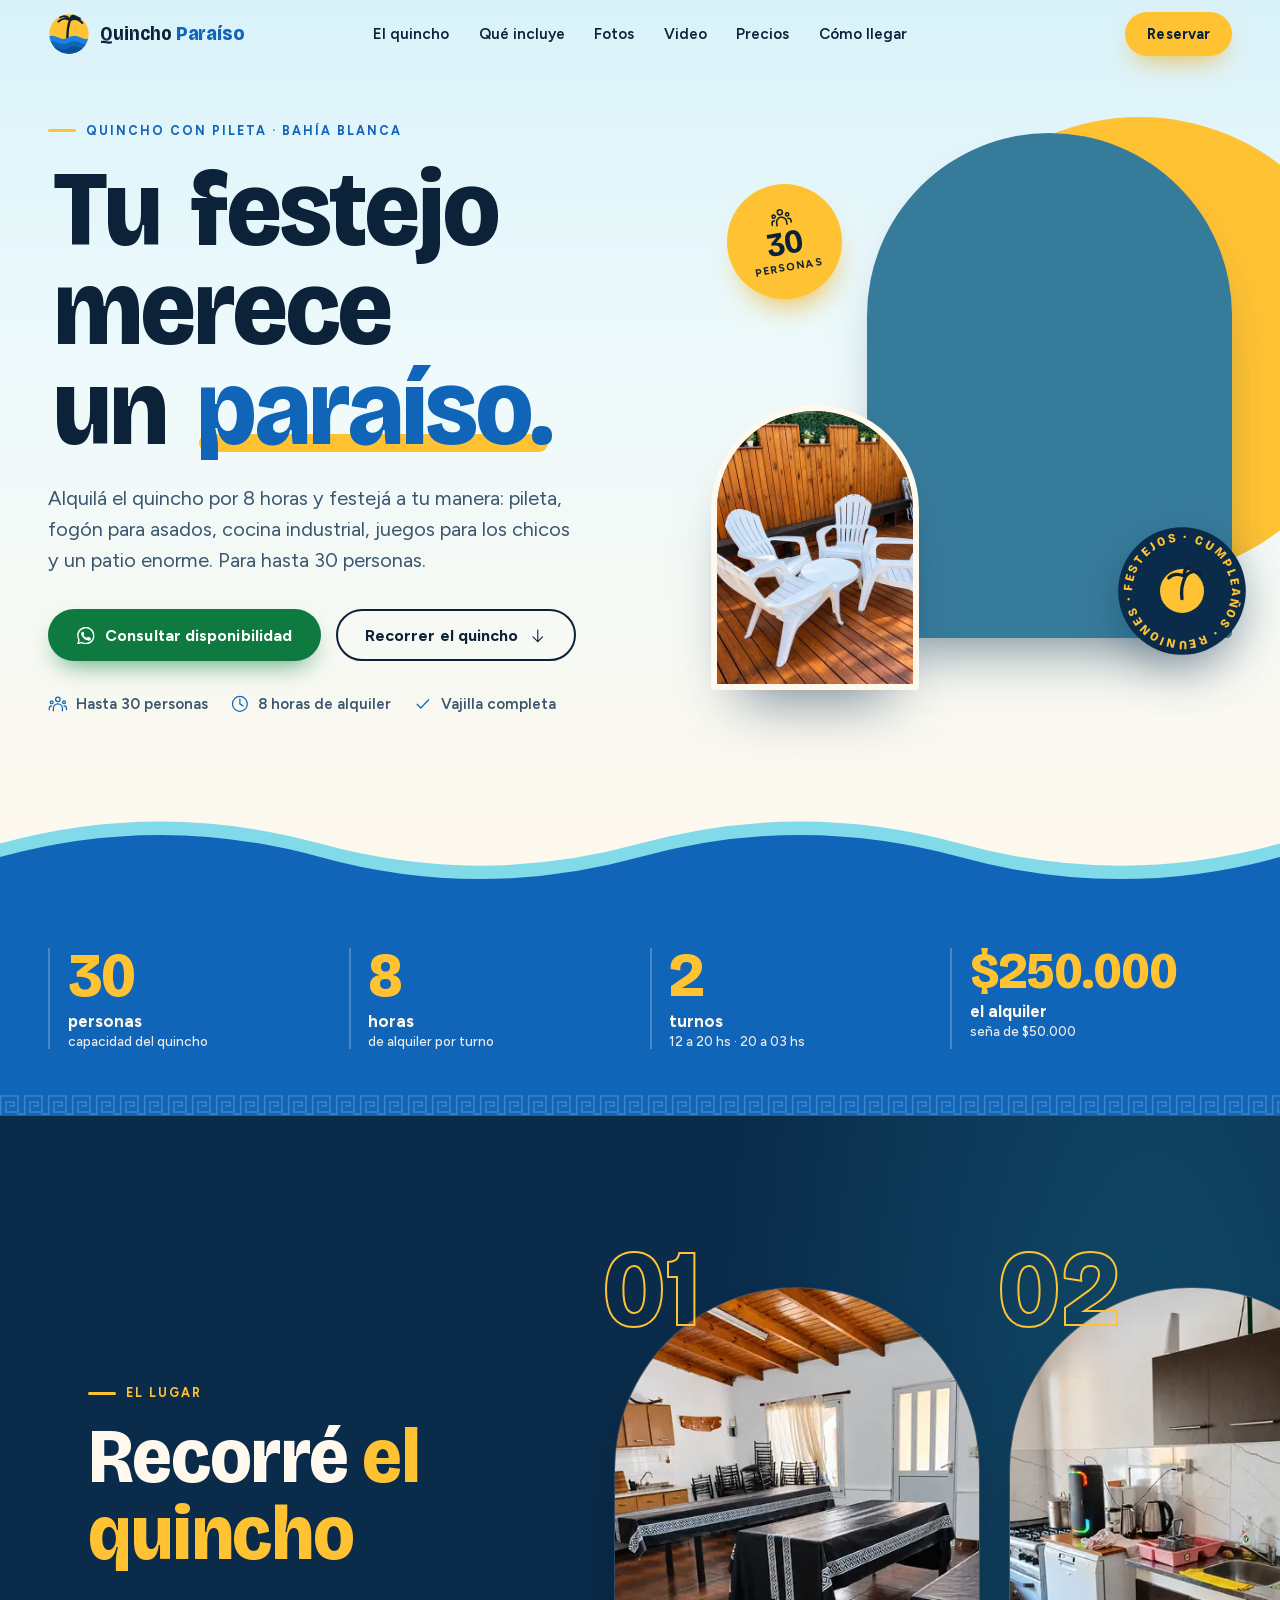
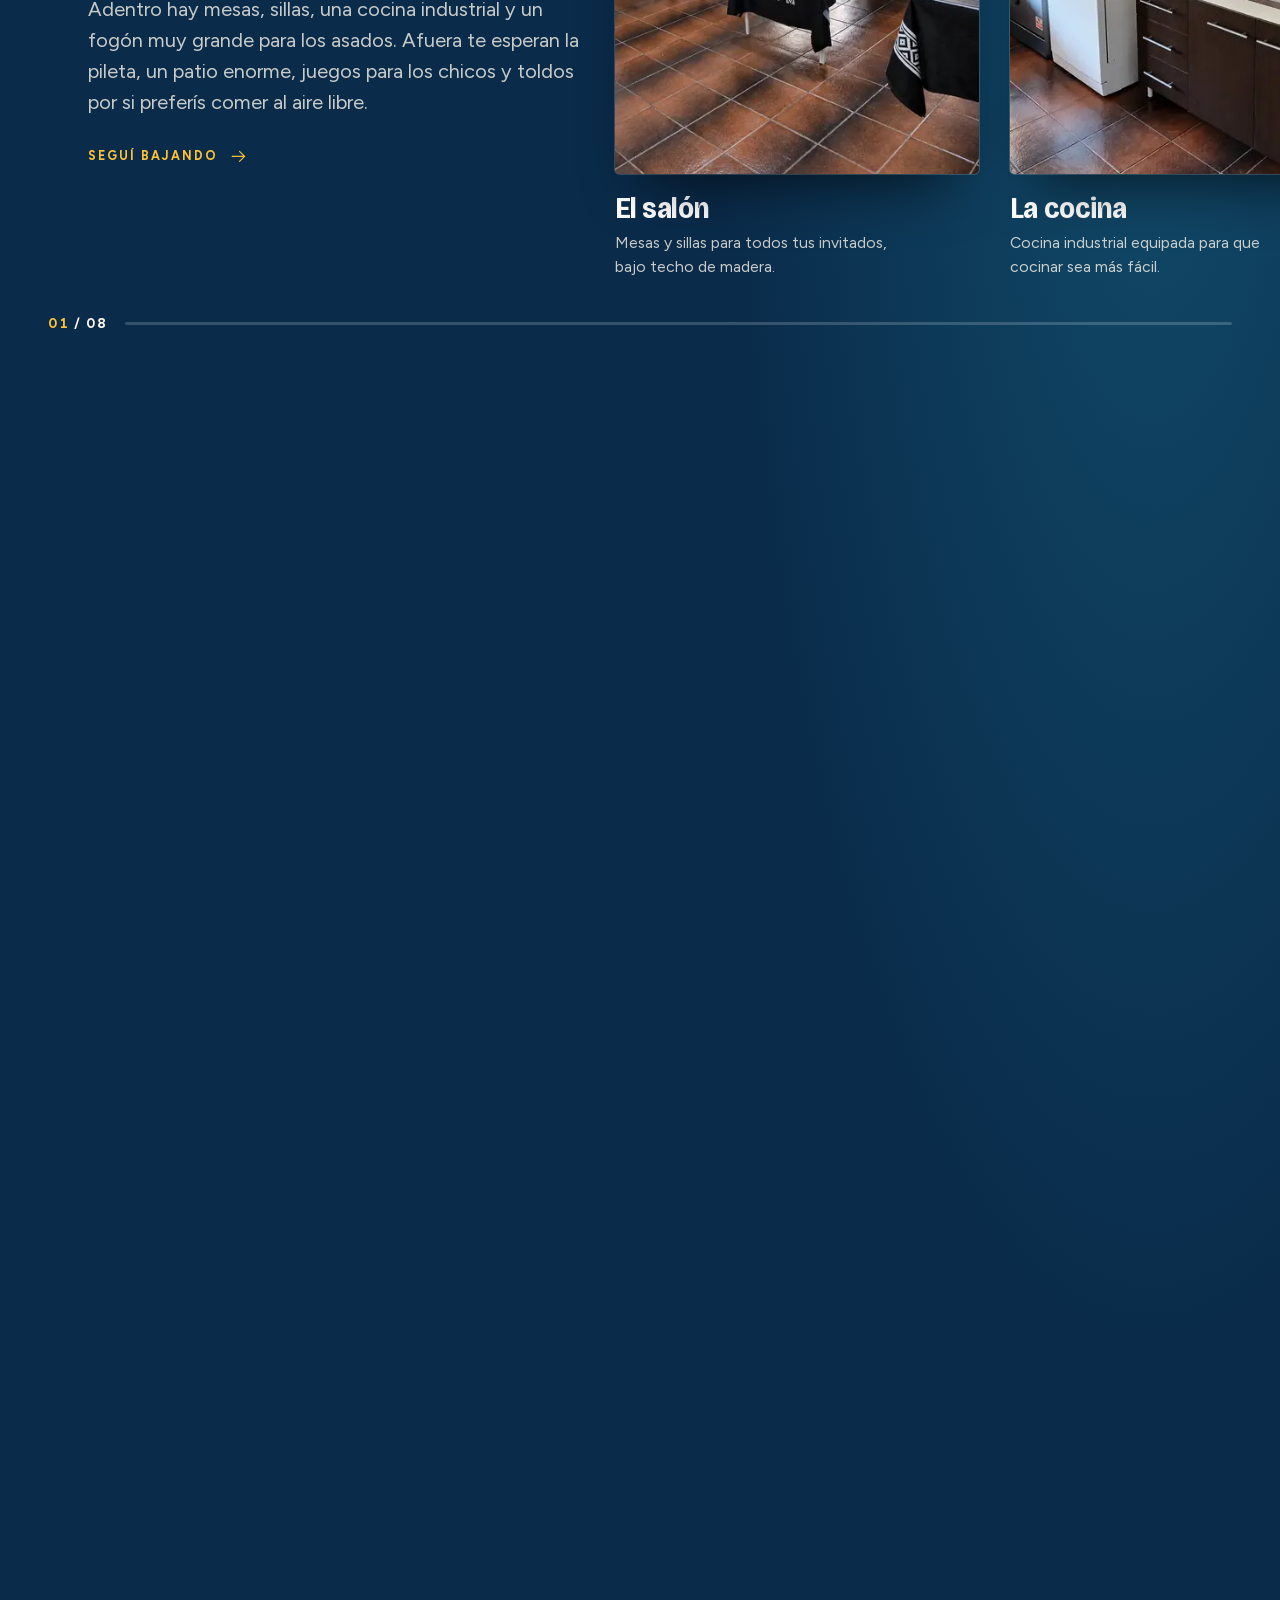
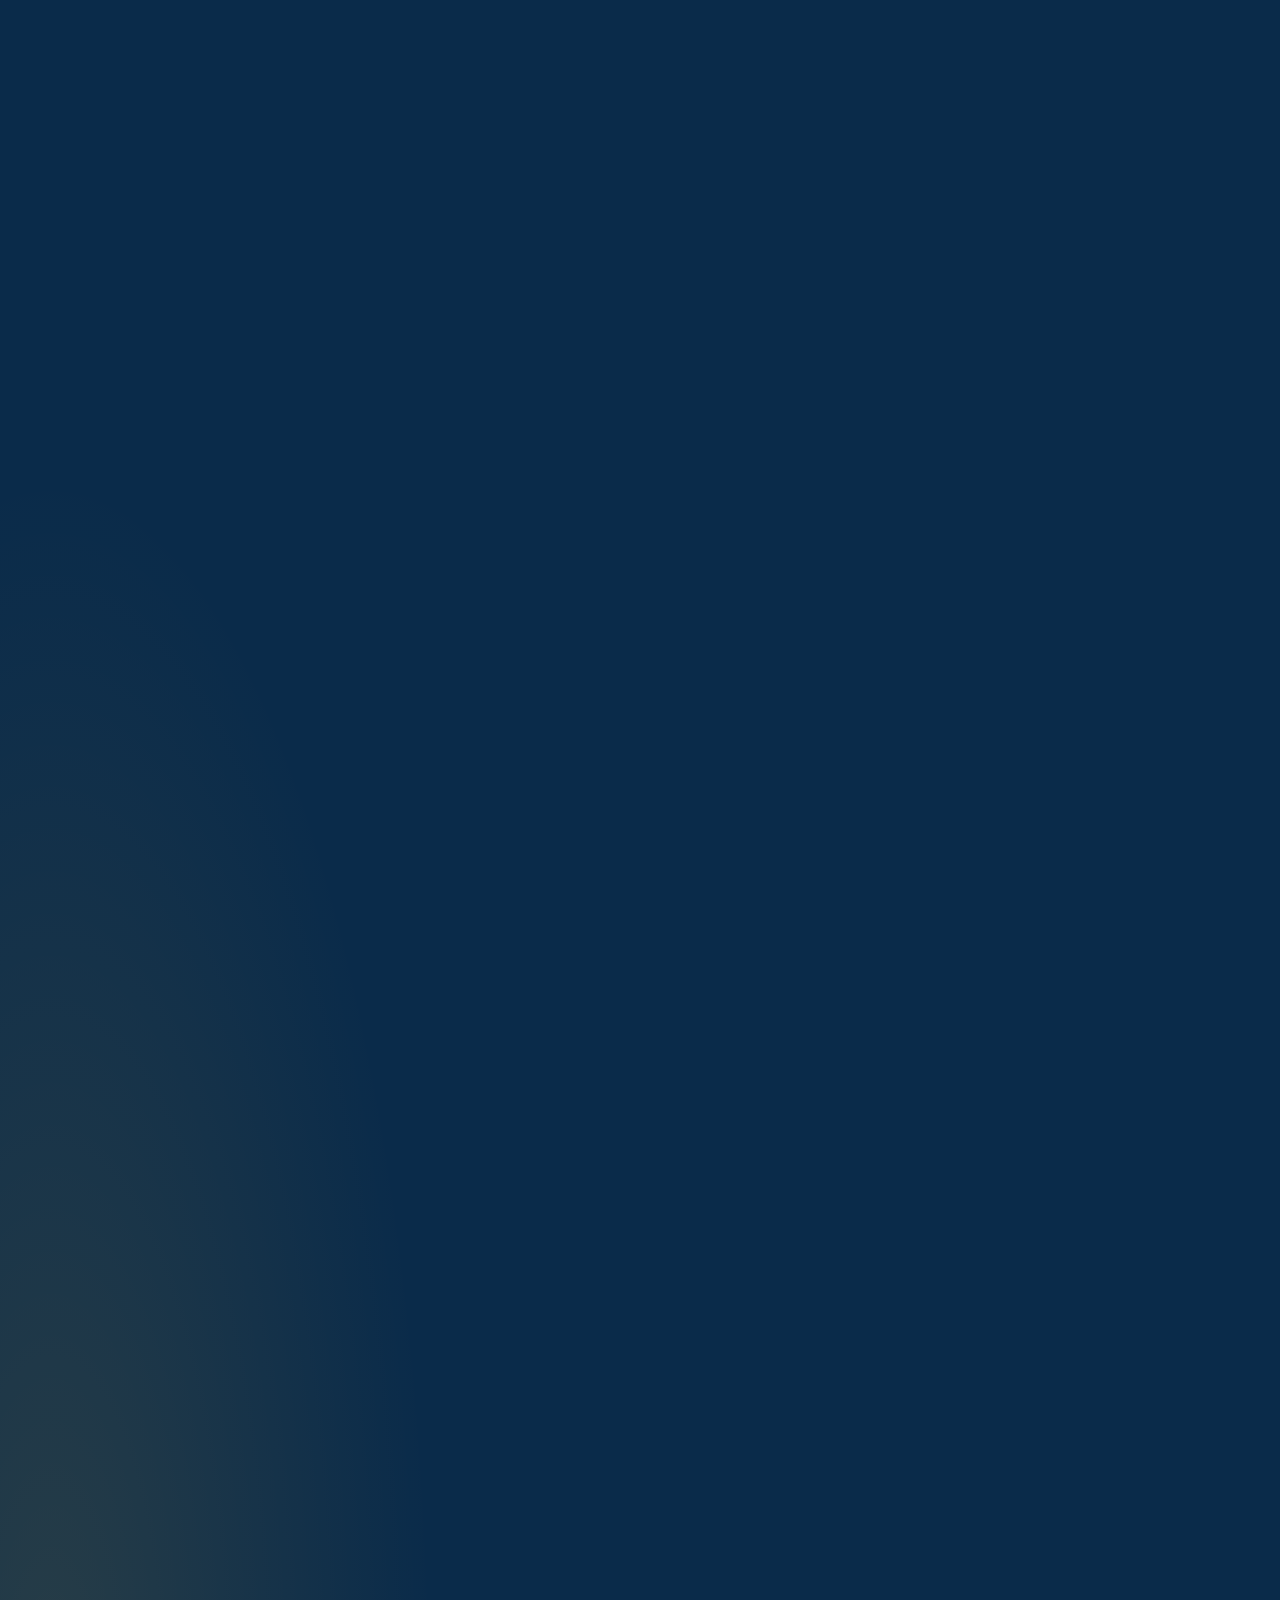
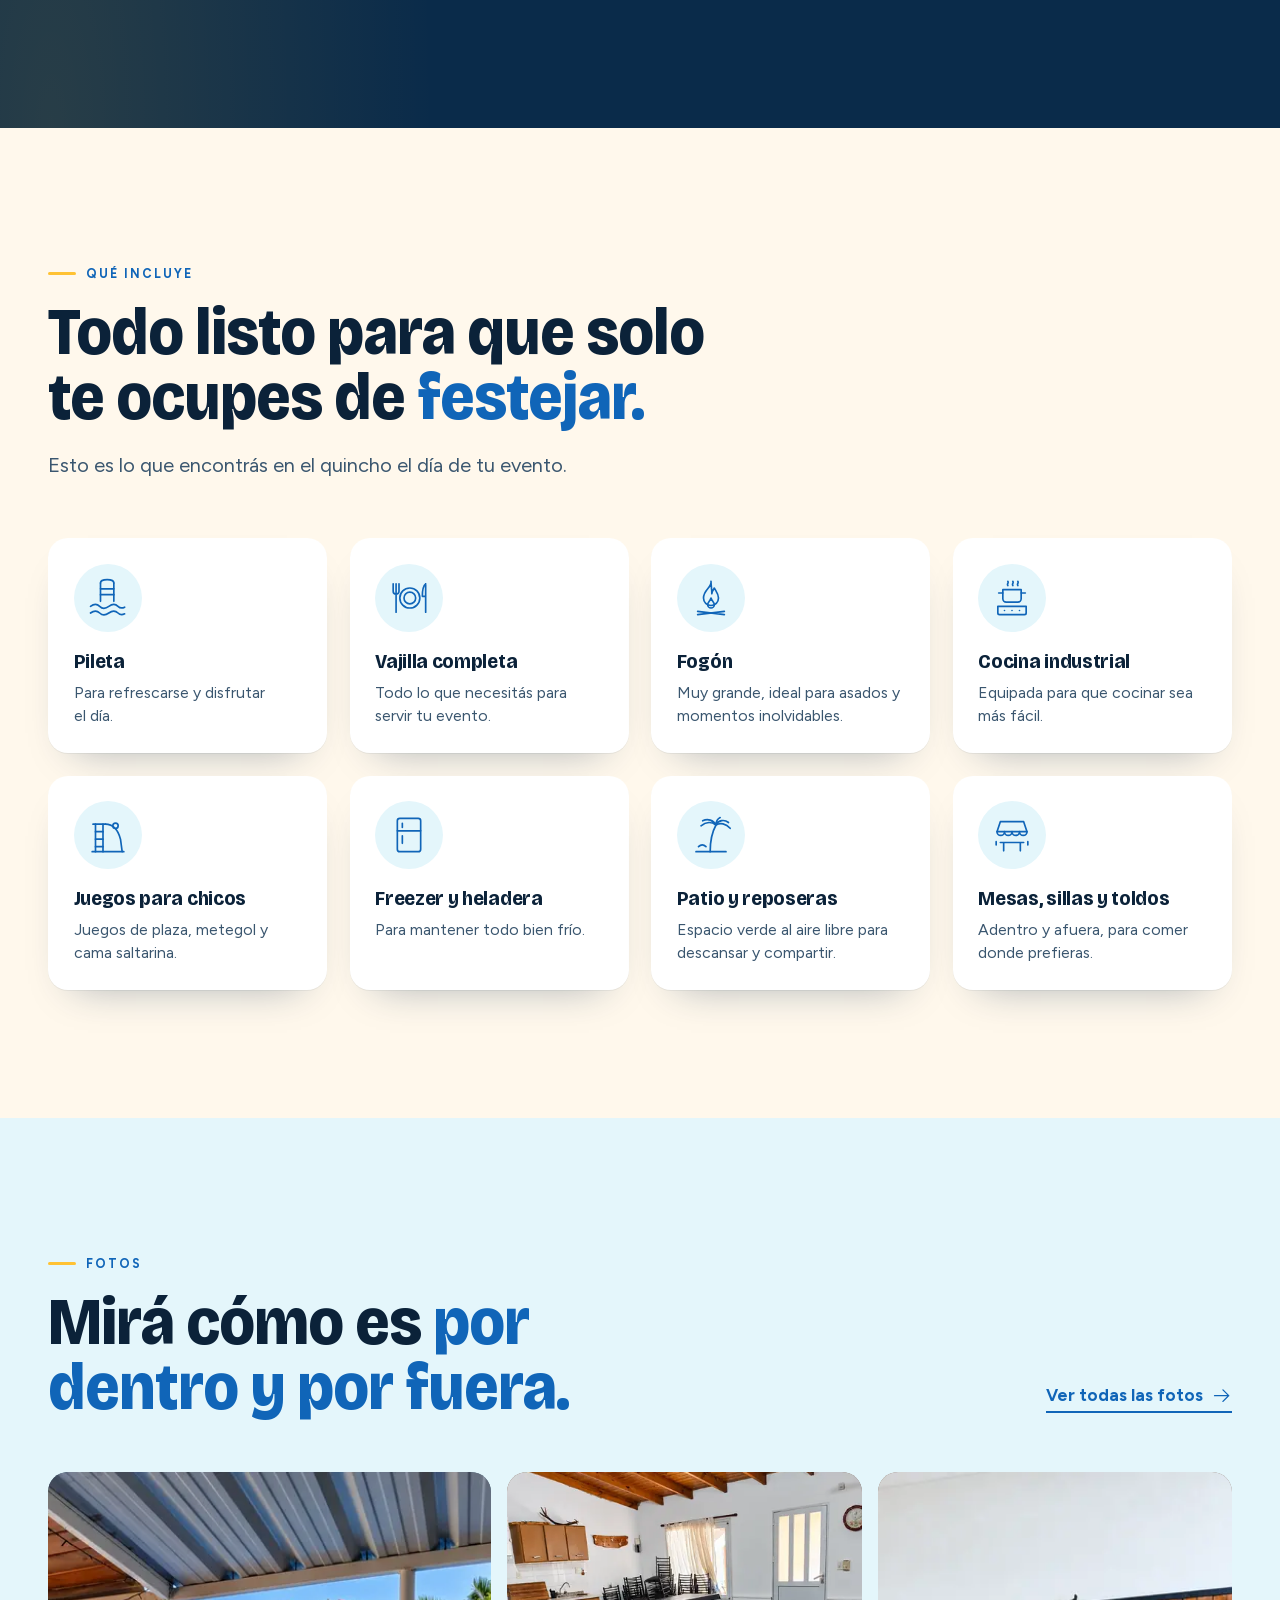
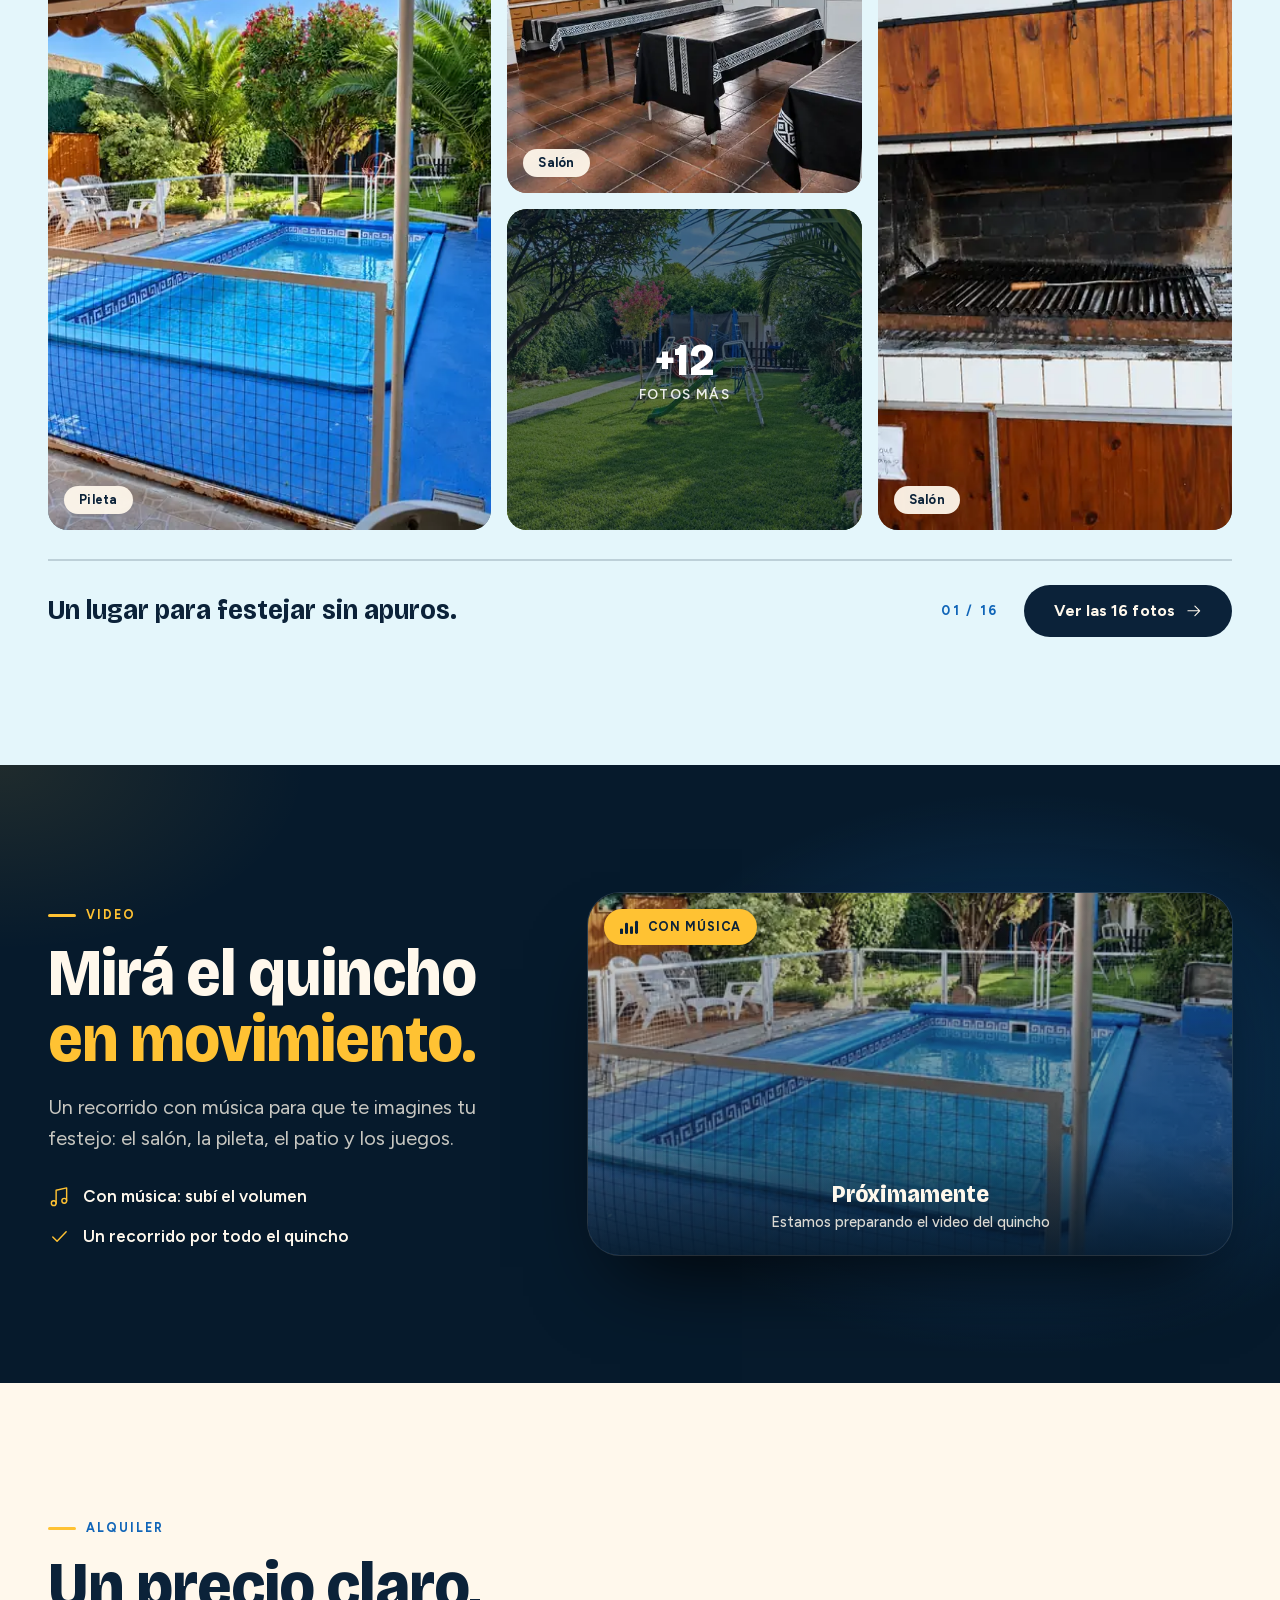
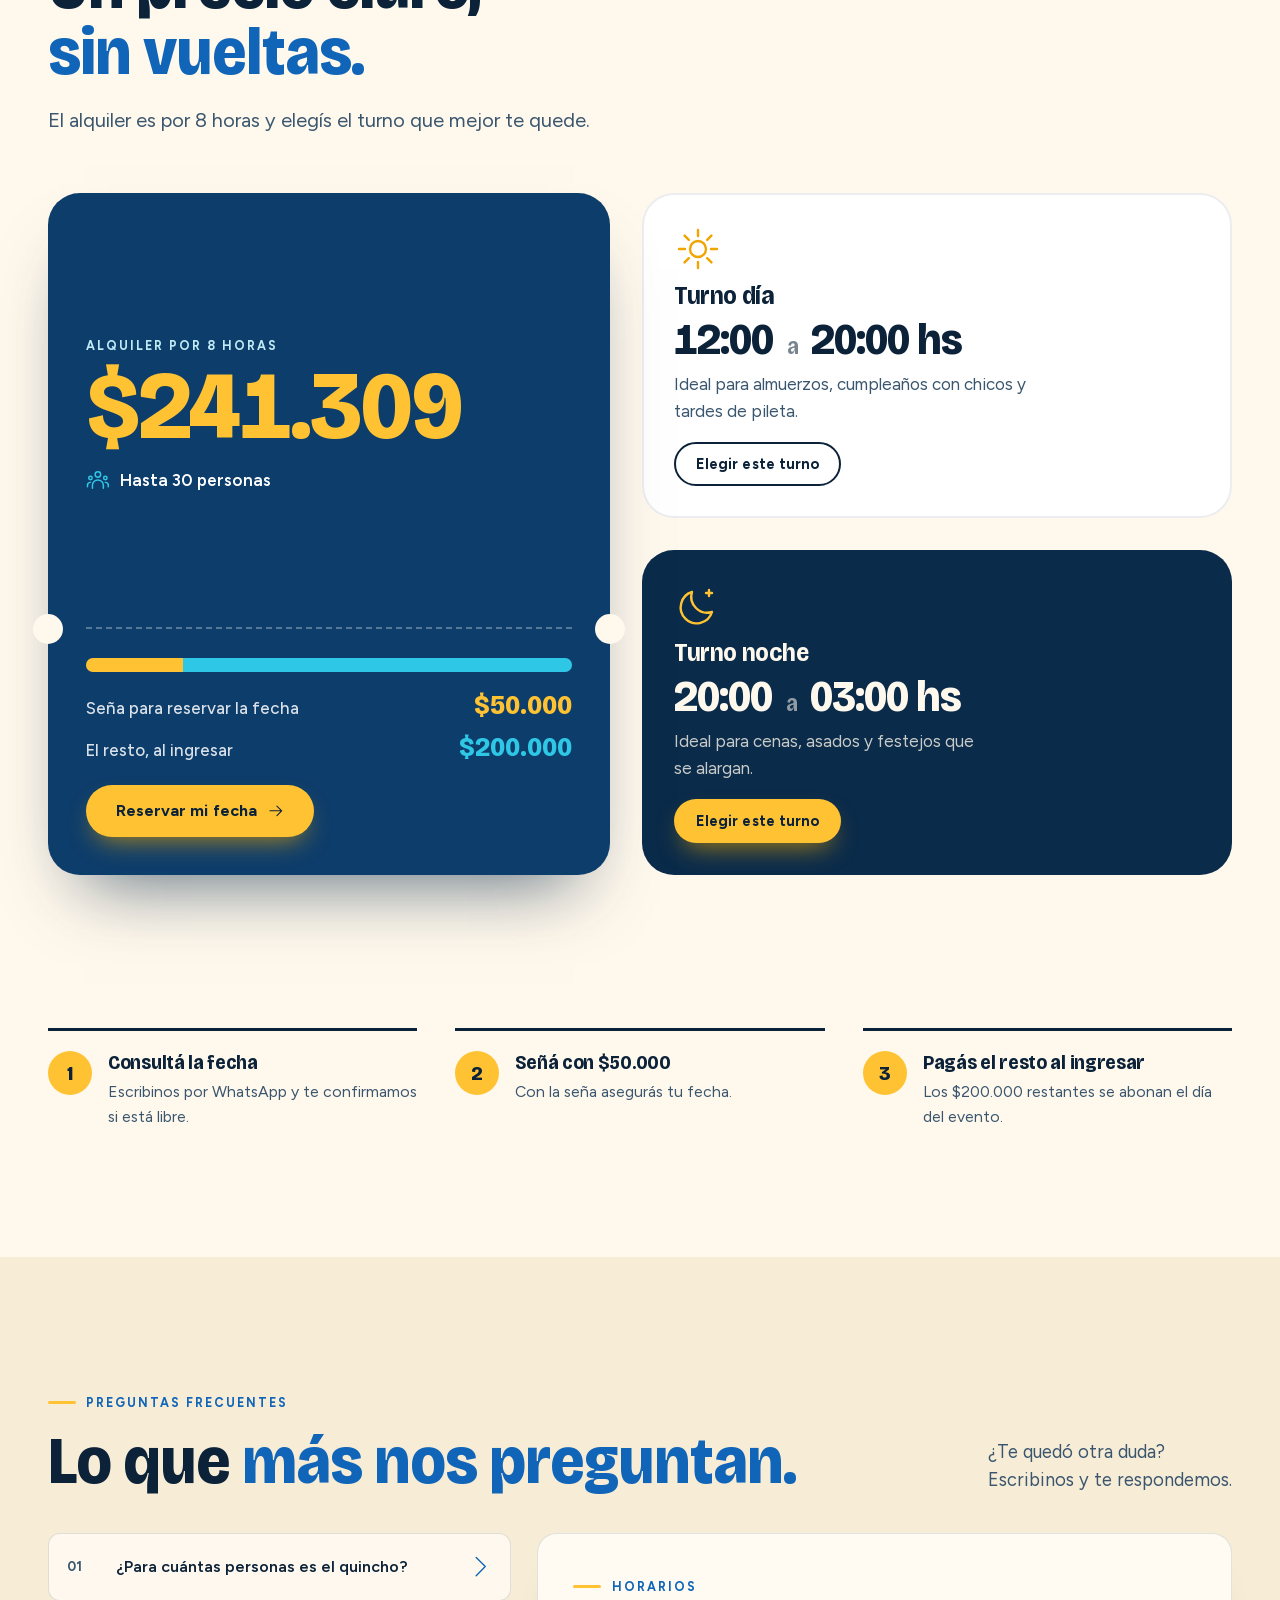
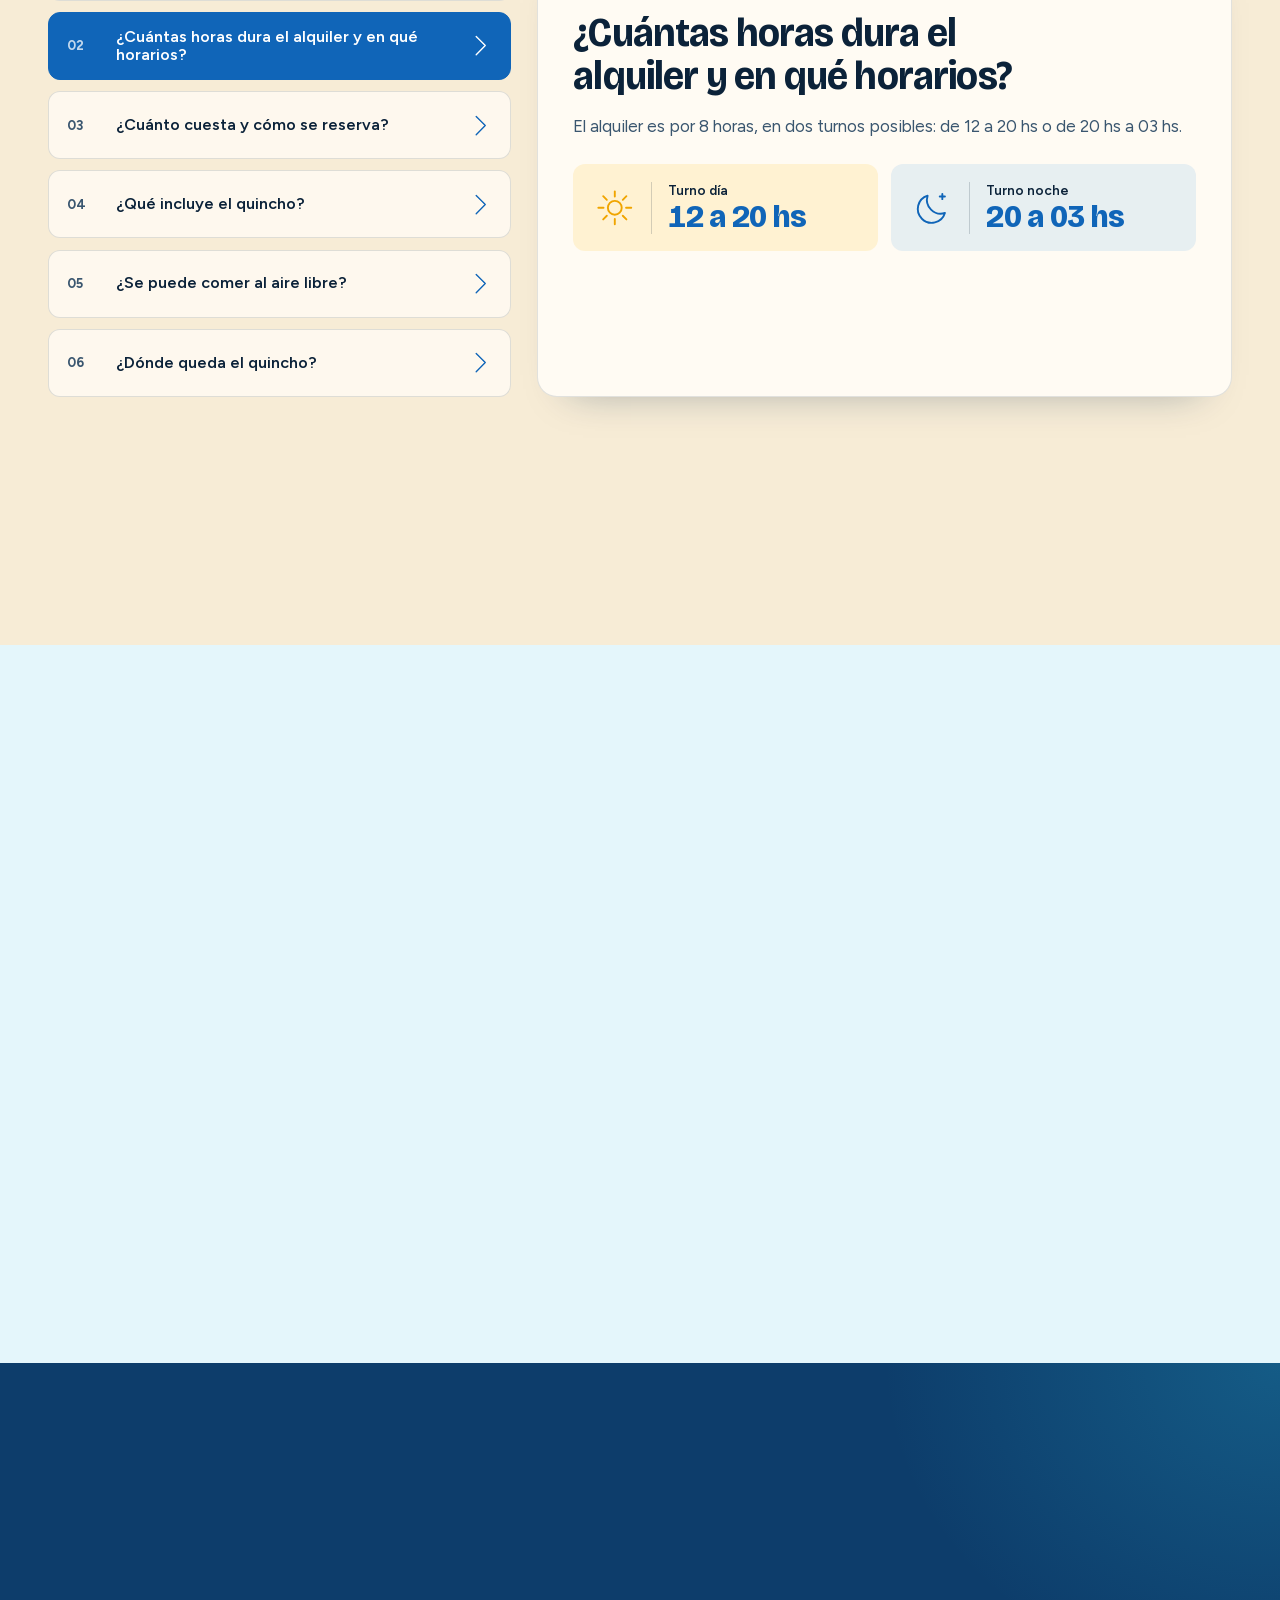
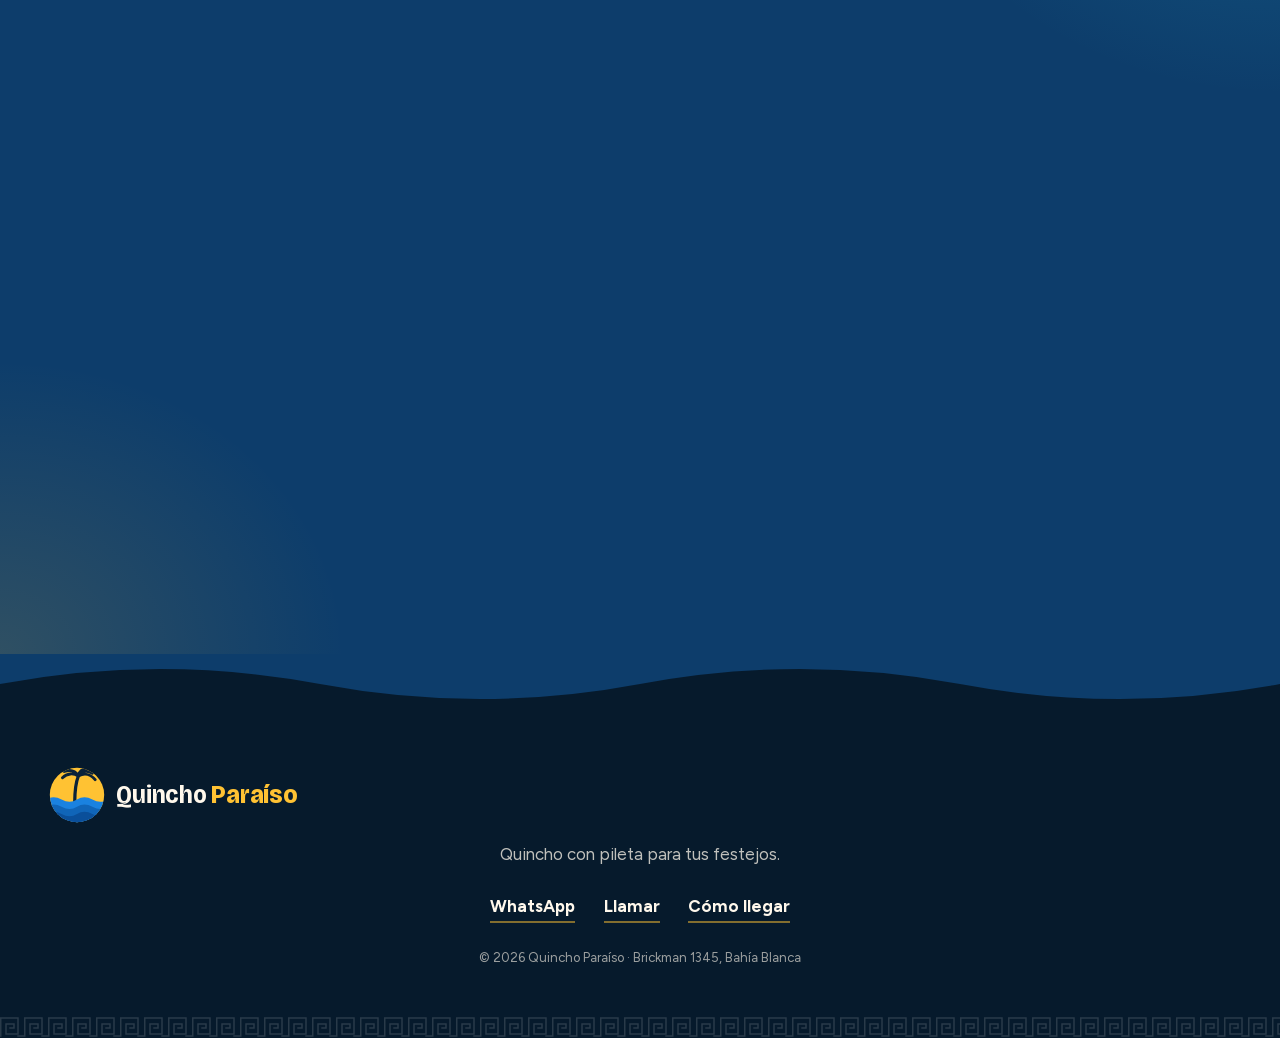
==== commit 0cb46af9: "efecto de animacion renovado" ====
--- a/index.html
+++ b/index.html
@@ -75,14 +75,14 @@
 
 <link rel="preload" href="assets/fonts/bricolage.woff2" as="font" type="font/woff2" crossorigin>
 <link rel="preload" href="assets/fonts/figtree.woff2" as="font" type="font/woff2" crossorigin>
-<link rel="preload" as="image" href="assets/img/pileta-800.webp" imagesrcset="assets/img/pileta-480.webp 480w, assets/img/pileta-800.webp 800w, assets/img/pileta-960.webp 960w" imagesizes="(min-width: 1000px) 480px, 76vw" fetchpriority="high">
+<link rel="preload" as="image" href="assets/img/pileta-800.webp" imagesrcset="assets/img/pileta-480.webp 480w, assets/img/pileta-800.webp 800w, assets/img/pileta-1086.webp 1086w" imagesizes="(min-width: 1000px) 480px, 76vw" fetchpriority="high">
 <link rel="stylesheet" href="css/base.css?v=20261012g">
 <link rel="stylesheet" href="css/sections.css?v=20261012g">
 <link rel="stylesheet" href="css/gallery.css?v=20261012g">
-<link rel="stylesheet" href="css/motion.css?v=20261012g">
+<link rel="stylesheet" href="css/motion.css?v=20261025a">
 <!-- helpers y boot son chiquitos y van primero: marcan que hay JavaScript y arrancan la pantalla de carga -->
 <script src="js/helpers.js?v=20261012g"></script>
-<script src="js/boot.js?v=20261012g"></script>
+<script src="js/boot.js?v=20261025a"></script>
 <script src="js/data.js?v=20261012g" defer></script>
 <script src="js/ui.js?v=20261012g" defer></script>
 <script src="js/gallery.js?v=20261012g" defer></script>
@@ -128,26 +128,37 @@
   </defs>
 </svg>
 
-<!-- pantalla de carga: la pileta se llena mientras se preparan las fuentes y la página -->
-<div class="loader" id="loader" role="status" aria-live="polite" aria-label="Cargando Quincho Paraíso">
+<!-- Una pequeña postal de verano. Solo espera las fuentes y la foto principal. -->
+<div class="loader" id="loader" aria-label="Bienvenido a Quincho Paraíso">
+  <div class="loader__top" aria-hidden="true">
+    <span>QUINCHO PARAÍSO</span><span>BAHÍA BLANCA, AR</span>
+  </div>
   <div class="loader__in">
-    <div class="loader__mark">
-      <svg viewBox="0 0 64 64" aria-hidden="true">
-        <defs><clipPath id="ldClip"><circle cx="32" cy="32" r="30"/></clipPath></defs>
-        <circle cx="32" cy="32" r="30" fill="#ffc233"/>
-        <g clip-path="url(#ldClip)">
-          <path d="M29.5 40C29.5 29 30 20 33.5 11" stroke="#0b2239" stroke-width="3.6" fill="none" stroke-linecap="round"/>
-          <path d="M33.5 11C28 7.5 21 8 16 13M33.5 11C30 5 24 4 18 6M33.5 11C40 7.5 47 9 52 15M33.5 11C38 5 44 5 49 8M33.5 11C34 6 38 3 43 3" stroke="#0b2239" stroke-width="3.2" fill="none" stroke-linecap="round"/>
-          <g class="loader__water">
-            <path d="M-2 37q8-5 17 0t17 0 17 0 17 0V66H-2Z" fill="#1a82e0"/>
-            <path d="M-2 45q8-5 17 0t17 0 17 0 17 0V66H-2Z" fill="#1065b8"/>
-            <path d="M-2 53q8-5 17 0t17 0 17 0 17 0V66H-2Z" fill="#0a4f9a"/>
-          </g>
-        </g>
-      </svg>
-    </div>
-    <p class="loader__name">Quincho <b>Paraíso</b></p>
-    <div class="loader__bar" aria-hidden="true"><i></i></div>
+    <div class="loader__scene" aria-hidden="true">
+      <div class="loader__portal">
+        <div class="loader__sun"></div>
+        <svg class="loader__palm" viewBox="0 0 120 150" fill="none">
+          <path d="M57 150C53 111 56 74 69 39" stroke="currentColor" stroke-width="5"/>
+          <path d="M69 39C45 18 20 28 9 49C31 39 48 40 69 39ZM69 39C48 13 33 9 16 17C37 20 53 29 69 39ZM69 39C85 17 107 22 119 43C100 34 85 35 69 39ZM69 39C72 13 88 4 106 9C89 17 79 26 69 39ZM69 39C56 25 53 9 59 1C66 12 71 25 69 39Z" fill="currentColor"/>
+        </svg>
+        <div class="loader__water">
+          <svg class="loader__wave loader__wave--back" viewBox="0 0 800 180" preserveAspectRatio="none"><path d="M0 24Q50 0 100 24T200 24T300 24T400 24T500 24T600 24T700 24T800 24V180H0Z"/></svg>
+          <svg class="loader__wave loader__wave--front" viewBox="0 0 800 180" preserveAspectRatio="none"><path d="M0 24Q50 0 100 24T200 24T300 24T400 24T500 24T600 24T700 24T800 24V180H0Z"/></svg>
+          <span class="loader__glint"></span>
+        </div>
+      </div>
+      <svg class="loader__spark loader__spark--a" viewBox="0 0 32 32"><path d="M16 0C18 12 20 14 32 16C20 18 18 20 16 32C14 20 12 18 0 16C12 14 14 12 16 0Z"/></svg>
+      <svg class="loader__spark loader__spark--b" viewBox="0 0 32 32"><path d="M16 0C18 12 20 14 32 16C20 18 18 20 16 32C14 20 12 18 0 16C12 14 14 12 16 0Z"/></svg>
+    </div>
+    <p class="loader__name"><span class="loader__eyebrow">BIENVENIDOS A</span><span class="loader__word"><b>Paraíso<span class="loader__dot">.</span></b></span></p>
+    <p class="loader__tagline">Un lugar para estar bien.</p>
+  </div>
+  <div class="loader__bottom">
+    <div class="loader__progress">
+      <p class="loader__status" id="loaderStatus" role="status">Preparando tu lugar…</p>
+      <div class="loader__bar" aria-hidden="true"><i></i></div>
+    </div>
+    <button class="loader__skip" id="loaderSkip" type="button">Entrar <span aria-hidden="true">↗</span></button>
   </div>
 </div>
 
@@ -202,11 +213,11 @@
     </div>
 
     <div class="hero__art">
-      <figure class="arch arch--a ph" style="--ph:#396f9b" data-par="-.05">
-        <img id="heroImg" src="assets/img/pileta-800.webp" srcset="assets/img/pileta-480.webp 480w, assets/img/pileta-800.webp 800w, assets/img/pileta-960.webp 960w" sizes="(min-width: 1000px) 480px, 76vw" width="960" height="1280" alt="Pileta azul con borde de cenefa griega, palmeras y laureles en flor" fetchpriority="high" decoding="async">
+      <figure class="arch arch--a ph" style="--ph:#377b9b" data-par="-.05">
+        <img id="heroImg" src="assets/img/pileta-800.webp" srcset="assets/img/pileta-480.webp 480w, assets/img/pileta-800.webp 800w, assets/img/pileta-1086.webp 1086w" sizes="(min-width: 1000px) 480px, 76vw" width="1086" height="1448" alt="Pileta azul con borde de cenefa griega, palmeras y laureles en flor" fetchpriority="high" decoding="async">
       </figure>
-      <figure class="arch arch--b ph" style="--ph:#776b72" data-par=".1">
-        <img src="assets/img/deck-reposeras-480.webp" srcset="assets/img/deck-reposeras-480.webp 480w, assets/img/deck-reposeras-800.webp 800w" sizes="(min-width: 1000px) 230px, 38vw" width="960" height="1280" alt="Deck de madera con sillas blancas y mesa ratona" loading="lazy" decoding="async">
+      <figure class="arch arch--b ph" style="--ph:#936e51" data-par=".1">
+        <img src="assets/img/deck-reposeras-480.webp" srcset="assets/img/deck-reposeras-480.webp 480w, assets/img/deck-reposeras-800.webp 800w, assets/img/deck-reposeras-1086.webp 1086w" sizes="(min-width: 1000px) 230px, 38vw" width="1086" height="1448" alt="Deck de madera con sillas blancas y mesa ratona" loading="lazy" decoding="async">
       </figure>
       <div class="sticker sticker--a" aria-hidden="true" data-par=".12"><svg class="i" viewBox="0 0 48 48"><use href="#i-people"/></svg><b>30</b><span>personas</span></div>
       <div class="badge" aria-hidden="true" data-par=".08">
@@ -248,60 +259,78 @@
         <div class="tour__intro">
           <p class="eyebrow">El lugar</p>
           <h2 id="tour-t">Recorré <em>el quincho</em></h2>
-          <p class="lead">Adentro hay mesas, sillas y un fogón muy grande para los asados. Afuera te esperan la pileta, un patio enorme, juegos para los chicos y toldos por si preferís comer al aire libre.</p>
+          <p class="lead">Adentro hay mesas, sillas, una cocina industrial y un fogón muy grande para los asados. Afuera te esperan la pileta, un patio enorme, juegos para los chicos y toldos por si preferís comer al aire libre.</p>
           <p class="tour__hint"><span>Seguí bajando</span><svg class="i" viewBox="0 0 48 48" aria-hidden="true"><use href="#i-go"/></svg></p>
         </div>
 
         <article class="stop">
-          <button class="stop__photo ph" type="button" data-open="salon-fogon" style="--ph:#746d69" aria-label="Ampliar foto: el salón">
-            <img src="[data-uri]" data-src="assets/img/salon-fogon-800.webp" data-srcset="assets/img/salon-fogon-480.webp 480w, assets/img/salon-fogon-800.webp 800w, assets/img/salon-fogon-1280.webp 1280w" sizes="(min-width: 901px) 390px, 78vw" width="1280" height="960" alt="Salón con mesas servidas, sillas y decoración con globos" decoding="async"><noscript><img src="assets/img/salon-fogon-800.webp" srcset="assets/img/salon-fogon-480.webp 480w, assets/img/salon-fogon-800.webp 800w, assets/img/salon-fogon-1280.webp 1280w" sizes="(min-width: 901px) 390px, 78vw" width="1280" height="960" alt="Salón con mesas servidas, sillas y decoración con globos" loading="lazy" decoding="async"></noscript>
+          <button class="stop__photo ph" type="button" data-open="salon" style="--ph:#836a5c" aria-label="Ampliar foto: el salón">
+            <img src="[data-uri]" data-src="assets/img/salon-800.webp" data-srcset="assets/img/salon-480.webp 480w, assets/img/salon-800.webp 800w, assets/img/salon-1086.webp 1086w" sizes="(min-width: 901px) 390px, 78vw" width="1086" height="1448" alt="Salón con varias mesas largas vestidas, listo para un evento" decoding="async"><noscript><img src="assets/img/salon-800.webp" srcset="assets/img/salon-480.webp 480w, assets/img/salon-800.webp 800w, assets/img/salon-1086.webp 1086w" sizes="(min-width: 901px) 390px, 78vw" width="1086" height="1448" alt="Salón con varias mesas largas vestidas, listo para un evento" loading="lazy" decoding="async"></noscript>
           </button>
           <span class="stop__n" aria-hidden="true">01</span>
           <h3>El salón</h3>
-          <p>Mesas y sillas para todos tus invitados. Adentro también está el fogón, muy grande, ideal para los asados.</p>
-        </article>
-
-        <article class="stop">
-          <button class="stop__photo ph" type="button" data-open="mesa-servida" style="--ph:#8a837f" aria-label="Ampliar foto: la mesa lista">
+          <p>Mesas y sillas para todos tus invitados, bajo techo de madera.</p>
+        </article>
+
+        <article class="stop">
+          <button class="stop__photo ph" type="button" data-open="cocina" style="--ph:#877a72" aria-label="Ampliar foto: la cocina">
+            <img src="[data-uri]" data-src="assets/img/cocina-800.webp" data-srcset="assets/img/cocina-480.webp 480w, assets/img/cocina-800.webp 800w, assets/img/cocina-1086.webp 1086w" sizes="(min-width: 901px) 390px, 78vw" width="1086" height="1448" alt="Cocina industrial equipada, con horno, anafe y lavavajillas" decoding="async"><noscript><img src="assets/img/cocina-800.webp" srcset="assets/img/cocina-480.webp 480w, assets/img/cocina-800.webp 800w, assets/img/cocina-1086.webp 1086w" sizes="(min-width: 901px) 390px, 78vw" width="1086" height="1448" alt="Cocina industrial equipada, con horno, anafe y lavavajillas" loading="lazy" decoding="async"></noscript>
+          </button>
+          <span class="stop__n" aria-hidden="true">02</span>
+          <h3>La cocina</h3>
+          <p>Cocina industrial equipada para que cocinar sea más fácil.</p>
+        </article>
+
+        <article class="stop">
+          <button class="stop__photo ph" type="button" data-open="parrilla" style="--ph:#897264" aria-label="Ampliar foto: el fogón">
+            <img src="[data-uri]" data-src="assets/img/parrilla-800.webp" data-srcset="assets/img/parrilla-480.webp 480w, assets/img/parrilla-800.webp 800w, assets/img/parrilla-1086.webp 1086w" sizes="(min-width: 901px) 390px, 78vw" width="1086" height="1448" alt="Fogón de material con parrilla grande, ideal para asados" decoding="async"><noscript><img src="assets/img/parrilla-800.webp" srcset="assets/img/parrilla-480.webp 480w, assets/img/parrilla-800.webp 800w, assets/img/parrilla-1086.webp 1086w" sizes="(min-width: 901px) 390px, 78vw" width="1086" height="1448" alt="Fogón de material con parrilla grande, ideal para asados" loading="lazy" decoding="async"></noscript>
+          </button>
+          <span class="stop__n" aria-hidden="true">03</span>
+          <h3>El fogón</h3>
+          <p>Muy grande, ideal para los asados y los momentos inolvidables.</p>
+        </article>
+
+        <article class="stop">
+          <button class="stop__photo ph" type="button" data-open="mesa-servida" style="--ph:#8f7c73" aria-label="Ampliar foto: la mesa lista">
             <img src="[data-uri]" data-src="assets/img/mesa-servida-800.webp" data-srcset="assets/img/mesa-servida-480.webp 480w, assets/img/mesa-servida-800.webp 800w, assets/img/mesa-servida-1280.webp 1280w" sizes="(min-width: 901px) 390px, 78vw" width="1280" height="960" alt="Mesa larga con platos, copas y servilletas listas para el festejo" decoding="async"><noscript><img src="assets/img/mesa-servida-800.webp" srcset="assets/img/mesa-servida-480.webp 480w, assets/img/mesa-servida-800.webp 800w, assets/img/mesa-servida-1280.webp 1280w" sizes="(min-width: 901px) 390px, 78vw" width="1280" height="960" alt="Mesa larga con platos, copas y servilletas listas para el festejo" loading="lazy" decoding="async"></noscript>
           </button>
-          <span class="stop__n" aria-hidden="true">02</span>
+          <span class="stop__n" aria-hidden="true">04</span>
           <h3>La mesa lista</h3>
           <p>Vajilla completa: todo lo que necesitás para servir tu evento sin llevar nada de tu casa.</p>
         </article>
 
         <article class="stop">
-          <button class="stop__photo ph" type="button" data-open="galeria-toldo" style="--ph:#686058" aria-label="Ampliar foto: la galería con toldo">
-            <img src="[data-uri]" data-src="assets/img/galeria-toldo-800.webp" data-srcset="assets/img/galeria-toldo-480.webp 480w, assets/img/galeria-toldo-800.webp 800w, assets/img/galeria-toldo-960.webp 960w" sizes="(min-width: 901px) 390px, 78vw" width="960" height="1280" alt="Galería cubierta con mesa larga y sillas, con la pileta al costado" decoding="async"><noscript><img src="assets/img/galeria-toldo-800.webp" srcset="assets/img/galeria-toldo-480.webp 480w, assets/img/galeria-toldo-800.webp 800w, assets/img/galeria-toldo-960.webp 960w" sizes="(min-width: 901px) 390px, 78vw" width="960" height="1280" alt="Galería cubierta con mesa larga y sillas, con la pileta al costado" loading="lazy" decoding="async"></noscript>
-          </button>
-          <span class="stop__n" aria-hidden="true">03</span>
+          <button class="stop__photo ph" type="button" data-open="galeria-toldo" style="--ph:#807060" aria-label="Ampliar foto: afuera, bajo toldo">
+            <img src="[data-uri]" data-src="assets/img/galeria-toldo-800.webp" data-srcset="assets/img/galeria-toldo-480.webp 480w, assets/img/galeria-toldo-800.webp 800w, assets/img/galeria-toldo-1086.webp 1086w" sizes="(min-width: 901px) 390px, 78vw" width="1086" height="1448" alt="Mesas y sillas bajo toldo, al aire libre junto a la pileta" decoding="async"><noscript><img src="assets/img/galeria-toldo-800.webp" srcset="assets/img/galeria-toldo-480.webp 480w, assets/img/galeria-toldo-800.webp 800w, assets/img/galeria-toldo-1086.webp 1086w" sizes="(min-width: 901px) 390px, 78vw" width="1086" height="1448" alt="Mesas y sillas bajo toldo, al aire libre junto a la pileta" loading="lazy" decoding="async"></noscript>
+          </button>
+          <span class="stop__n" aria-hidden="true">05</span>
           <h3>Afuera, bajo toldo</h3>
           <p>Mesa, sillas y toldos por si preferís comer al aire libre, con la pileta a un costado.</p>
         </article>
 
         <article class="stop">
-          <button class="stop__photo ph" type="button" data-open="pileta-deck" style="--ph:#4d6c90" aria-label="Ampliar foto: la pileta">
-            <img src="[data-uri]" data-src="assets/img/pileta-deck-800.webp" data-srcset="assets/img/pileta-deck-480.webp 480w, assets/img/pileta-deck-800.webp 800w, assets/img/pileta-deck-960.webp 960w" sizes="(min-width: 901px) 390px, 78vw" width="960" height="1280" alt="Pileta con borde de cenefa, deck de madera y palmeras de fondo" decoding="async"><noscript><img src="assets/img/pileta-deck-800.webp" srcset="assets/img/pileta-deck-480.webp 480w, assets/img/pileta-deck-800.webp 800w, assets/img/pileta-deck-960.webp 960w" sizes="(min-width: 901px) 390px, 78vw" width="960" height="1280" alt="Pileta con borde de cenefa, deck de madera y palmeras de fondo" loading="lazy" decoding="async"></noscript>
-          </button>
-          <span class="stop__n" aria-hidden="true">04</span>
+          <button class="stop__photo ph" type="button" data-open="pileta-techada" style="--ph:#547788" aria-label="Ampliar foto: la pileta">
+            <img src="[data-uri]" data-src="assets/img/pileta-techada-800.webp" data-srcset="assets/img/pileta-techada-480.webp 480w, assets/img/pileta-techada-800.webp 800w, assets/img/pileta-techada-1086.webp 1086w" sizes="(min-width: 901px) 390px, 78vw" width="1086" height="1448" alt="Pileta bajo techo con cortina enrollada, rodeada de palmeras y jardín" decoding="async"><noscript><img src="assets/img/pileta-techada-800.webp" srcset="assets/img/pileta-techada-480.webp 480w, assets/img/pileta-techada-800.webp 800w, assets/img/pileta-techada-1086.webp 1086w" sizes="(min-width: 901px) 390px, 78vw" width="1086" height="1448" alt="Pileta bajo techo con cortina enrollada, rodeada de palmeras y jardín" loading="lazy" decoding="async"></noscript>
+          </button>
+          <span class="stop__n" aria-hidden="true">06</span>
           <h3>La pileta</h3>
           <p>Para refrescarse y disfrutar el día, con el deck y el verde alrededor.</p>
         </article>
 
         <article class="stop">
-          <button class="stop__photo ph" type="button" data-open="patio-jardin" style="--ph:#737773" aria-label="Ampliar foto: el patio">
-            <img src="[data-uri]" data-src="assets/img/patio-jardin-800.webp" data-srcset="assets/img/patio-jardin-480.webp 480w, assets/img/patio-jardin-800.webp 800w, assets/img/patio-jardin-960.webp 960w" sizes="(min-width: 901px) 390px, 78vw" width="960" height="1280" alt="Patio con césped, plantas y una palmera al sol de la tarde" decoding="async"><noscript><img src="assets/img/patio-jardin-800.webp" srcset="assets/img/patio-jardin-480.webp 480w, assets/img/patio-jardin-800.webp 800w, assets/img/patio-jardin-960.webp 960w" sizes="(min-width: 901px) 390px, 78vw" width="960" height="1280" alt="Patio con césped, plantas y una palmera al sol de la tarde" loading="lazy" decoding="async"></noscript>
-          </button>
-          <span class="stop__n" aria-hidden="true">05</span>
+          <button class="stop__photo ph" type="button" data-open="patio-pileta" style="--ph:#547d9c" aria-label="Ampliar foto: el patio">
+            <img src="[data-uri]" data-src="assets/img/patio-pileta-800.webp" data-srcset="assets/img/patio-pileta-480.webp 480w, assets/img/patio-pileta-800.webp 800w, assets/img/patio-pileta-1086.webp 1086w" sizes="(min-width: 901px) 390px, 78vw" width="1086" height="1448" alt="Deck junto a la pileta con reposeras blancas y palmera de fondo" decoding="async"><noscript><img src="assets/img/patio-pileta-800.webp" srcset="assets/img/patio-pileta-480.webp 480w, assets/img/patio-pileta-800.webp 800w, assets/img/patio-pileta-1086.webp 1086w" sizes="(min-width: 901px) 390px, 78vw" width="1086" height="1448" alt="Deck junto a la pileta con reposeras blancas y palmera de fondo" loading="lazy" decoding="async"></noscript>
+          </button>
+          <span class="stop__n" aria-hidden="true">07</span>
           <h3>El patio</h3>
           <p>Un patio amplio con espacio verde y reposeras para descansar al sol.</p>
         </article>
 
         <article class="stop">
-          <button class="stop__photo ph" type="button" data-open="juegos" style="--ph:#707053" aria-label="Ampliar foto: los juegos">
-            <img src="[data-uri]" data-src="assets/img/juegos-800.webp" data-srcset="assets/img/juegos-480.webp 480w, assets/img/juegos-800.webp 800w, assets/img/juegos-960.webp 960w" sizes="(min-width: 901px) 390px, 78vw" width="960" height="1280" alt="Tobogán verde y hamacas en el sector de juegos del patio" decoding="async"><noscript><img src="assets/img/juegos-800.webp" srcset="assets/img/juegos-480.webp 480w, assets/img/juegos-800.webp 800w, assets/img/juegos-960.webp 960w" sizes="(min-width: 901px) 390px, 78vw" width="960" height="1280" alt="Tobogán verde y hamacas en el sector de juegos del patio" loading="lazy" decoding="async"></noscript>
-          </button>
-          <span class="stop__n" aria-hidden="true">06</span>
+          <button class="stop__photo ph" type="button" data-open="juegos-jardin" style="--ph:#5d713b" aria-label="Ampliar foto: los juegos">
+            <img src="[data-uri]" data-src="assets/img/juegos-jardin-800.webp" data-srcset="assets/img/juegos-jardin-480.webp 480w, assets/img/juegos-jardin-800.webp 800w, assets/img/juegos-jardin-1086.webp 1086w" sizes="(min-width: 901px) 390px, 78vw" width="1086" height="1448" alt="Juegos de plaza entre palmeras y canteros floridos" decoding="async"><noscript><img src="assets/img/juegos-jardin-800.webp" srcset="assets/img/juegos-jardin-480.webp 480w, assets/img/juegos-jardin-800.webp 800w, assets/img/juegos-jardin-1086.webp 1086w" sizes="(min-width: 901px) 390px, 78vw" width="1086" height="1448" alt="Juegos de plaza entre palmeras y canteros floridos" loading="lazy" decoding="async"></noscript>
+          </button>
+          <span class="stop__n" aria-hidden="true">08</span>
           <h3>Juegos para los chicos</h3>
           <p>Juegos de plaza, metegol y cama saltarina para que los más chicos se diviertan.</p>
         </article>
@@ -313,7 +342,7 @@
       </div>
 
       <div class="tour__ui" aria-hidden="true">
-        <span class="tour__count num"><b id="tourNow">01</b> / 06</span>
+        <span class="tour__count num"><b id="tourNow">01</b> / 08</span>
         <div class="tour__bar"><i id="tourBar"></i></div>
       </div>
       <div class="tour__arrows">
@@ -386,15 +415,15 @@
       <div class="gmain">
         <div class="gtrack" id="gtrack" tabindex="0" role="group" aria-label="Fotos del quincho"></div>
         <div class="gc" id="gcap"></div>
-        <div class="gcount" id="gcount" aria-live="polite">01 / 09</div>
+        <div class="gcount" id="gcount" aria-live="polite">01 / 16</div>
       </div>
       <div class="gthumbs" id="gthumbs" role="group" aria-label="Elegir foto"></div>
     </div>
 
     <div class="gfoot" data-reveal>
       <p class="gtag">Un lugar para festejar sin apuros.</p>
-      <span class="gnum" id="gnum">01 / 09</span>
-      <button class="btn btn--ink gbtn" type="button" data-open="cur"><span id="gbtnTxt">Ver las 9 fotos</span><svg class="i i-go" viewBox="0 0 48 48" aria-hidden="true"><use href="#i-go"/></svg></button>
+      <span class="gnum" id="gnum">01 / 16</span>
+      <button class="btn btn--ink gbtn" type="button" data-open="cur"><span id="gbtnTxt">Ver las 16 fotos</span><svg class="i i-go" viewBox="0 0 48 48" aria-hidden="true"><use href="#i-go"/></svg></button>
     </div>
   </div>
 </section>
@@ -414,7 +443,7 @@
 
     <!-- Para publicar el video: guardalo en assets/video/quincho.mp4 (ver README). Mientras no esté, se muestra "Próximamente". -->
     <div class="vframe" id="vframe" data-reveal>
-      <img class="vframe__poster ph" id="vposter" src="assets/img/pileta-deck-800.webp" srcset="assets/img/pileta-deck-480.webp 480w, assets/img/pileta-deck-800.webp 800w, assets/img/pileta-deck-960.webp 960w" sizes="(min-width: 900px) 560px, 92vw" width="960" height="1280" alt="" style="--ph:#4d6c90" loading="lazy" fetchpriority="low" decoding="async">
+      <img class="vframe__poster ph" id="vposter" src="assets/img/pileta-techada-800.webp" srcset="assets/img/pileta-techada-480.webp 480w, assets/img/pileta-techada-800.webp 800w, assets/img/pileta-techada-1086.webp 1086w" sizes="(min-width: 900px) 560px, 92vw" width="1086" height="1448" alt="" style="--ph:#547788" loading="lazy" fetchpriority="low" decoding="async">
       <div class="vframe__shade" aria-hidden="true"></div>
       <div class="vframe__badge" aria-hidden="true"><span class="eq"><i></i><i></i><i></i><i></i></span>Con música</div>
       <button class="vframe__play" id="vplay" type="button" aria-label="Reproducir el video del quincho"><svg class="i" viewBox="0 0 48 48" aria-hidden="true"><use href="#i-play"/></svg></button>
--- a/css/motion.css
+++ b/css/motion.css
@@ -11,26 +11,86 @@
 /* sin JavaScript no hay pantalla de carga ni nada escondido esperando animarse */
 html.no-js .loader{display:none}
 
-/* ---------- pantalla de carga: la pileta se llena ---------- */
-.loader{position:fixed;inset:0;z-index:1000;display:grid;place-items:center;color:var(--cream);
-  background:radial-gradient(120% 90% at 50% 25%,var(--pool-800) 0%,var(--pool-900) 55%,var(--pool-950) 100%);
-  transition:opacity .7s var(--ease),visibility .7s;
-  animation:ld-failsafe .01s 10s forwards} /* red de seguridad: si el script falla, a los 10 s igual se abre */
-html.is-ready .loader{opacity:0;visibility:hidden;pointer-events:none}
+/* ---------- postal de bienvenida: sol, agua y un telón azul ----------
+   Sin imágenes extra, filtros, canvas ni trabajo JavaScript por cuadro.
+   El progreso refleja recursos resueltos; las olas solo animan transform. */
+.loader{position:fixed;inset:0;z-index:1000;display:grid;grid-template-rows:auto 1fr auto;
+  padding:clamp(1.25rem,3.5vw,3rem);color:var(--cream);overflow:hidden;isolation:isolate;
+  padding-top:max(clamp(1.25rem,3.5vw,3rem),env(safe-area-inset-top));
+  padding-bottom:max(clamp(1.25rem,3.5vw,3rem),env(safe-area-inset-bottom));
+  background:radial-gradient(ellipse at 50% 42%,#164d72 0%,var(--pool-900) 48%,var(--pool-950) 100%);
+  transition:transform .72s cubic-bezier(.76,0,.24,1),visibility 0s .72s;
+  animation:ld-failsafe .01s 7s forwards}
+.loader::before{content:"";position:absolute;inset:12px;border:1px solid rgba(191,234,245,.13);border-radius:3px;pointer-events:none;z-index:-1}
+.loader::after{content:"";position:absolute;left:0;right:0;bottom:0;height:4px;background:var(--sun)}
+html.is-ready .loader{transform:translateY(-101%);visibility:hidden;pointer-events:none}
 html.no-loader .loader{display:none}
-html.js:not(.is-ready){overflow:hidden;animation:ld-unlock .01s 10s forwards}
-.loader__in{display:grid;justify-items:center;gap:1.1rem;padding:2rem;text-align:center}
-.loader__mark{width:clamp(96px,26vw,132px);aspect-ratio:1;filter:drop-shadow(0 18px 36px rgba(0,0,0,.45));animation:ld-in .9s var(--ease-out) both}
-.loader__mark svg{width:100%;height:100%}
-.loader__water{transform:translateY(calc((1 - var(--p,0))*34px));transition:transform .7s var(--ease)}
-.loader__name{font-family:var(--display);font-weight:700;font-size:clamp(1.5rem,6vw,2rem);line-height:1;letter-spacing:-.01em;animation:ld-up .8s .2s var(--ease-out) both}
-.loader__name b{color:var(--sun);font-weight:800}
-.loader__bar{width:min(220px,58vw);height:3px;border-radius:3px;background:rgba(255,255,255,.18);overflow:hidden;animation:ld-up .8s .35s var(--ease-out) both}
-.loader__bar i{display:block;height:100%;background:var(--sun);transform-origin:left;transform:scaleX(var(--p,0));transition:transform .5s var(--ease)}
-@keyframes ld-in{from{opacity:0;transform:scale(.8)}to{opacity:1;transform:none}}
-@keyframes ld-up{from{opacity:0;transform:translateY(14px)}to{opacity:1;transform:none}}
-@keyframes ld-failsafe{to{opacity:0;pointer-events:none}}
+html.js:not(.is-ready):not(.no-loader){overflow:hidden;animation:ld-unlock .01s 7s forwards}
+.loader__top,.loader__bottom{display:flex;justify-content:space-between;align-items:center;gap:1.5rem;width:100%;max-width:1440px;margin-inline:auto}
+.loader__top{font-size:.65rem;font-weight:600;letter-spacing:.18em;color:var(--aqua-200);padding:.5rem}
+.loader__in{display:grid;align-content:center;justify-items:center;gap:1rem;padding:1.5rem 0;text-align:center;
+  transition:opacity .22s ease,transform .65s var(--ease)}
+html.is-ready .loader__in{opacity:0;transform:translateY(-28px)}
+.loader__scene{position:relative;width:clamp(126px,20vh,192px);aspect-ratio:4/5;margin-bottom:.5rem;animation:ld-scene .8s var(--ease-out) both}
+.loader__portal{position:absolute;inset:0;overflow:hidden;border-radius:50% 50% 8px 8px;
+  background:linear-gradient(160deg,#2e728d,#b0d8d2);border:1px solid rgba(255,248,236,.45)}
+.loader__sun{position:absolute;left:21%;top:15%;width:58%;aspect-ratio:1;border-radius:50%;background:var(--sun);
+  box-shadow:0 0 0 12px rgba(255,194,51,.09),0 0 0 25px rgba(255,194,51,.05);animation:ld-sun 1s var(--ease-out) both}
+.loader__palm{position:absolute;right:-9%;bottom:20%;width:72%;height:77%;color:var(--pool-950);transform:rotate(9deg);transform-origin:50% 100%}
+.loader__water{position:absolute;inset:56% 0 -24%;transform:translateY(calc((1 - var(--p,0))*24%));transition:transform .65s var(--ease)}
+.loader__wave{position:absolute;top:0;left:0;width:200%;max-width:none;height:100%;animation:ld-wave 5s linear infinite;fill:var(--pool-500)}
+.loader__wave--front{top:12%;fill:var(--pool-600);animation-duration:7s;animation-direction:reverse}
+.loader__glint{position:absolute;left:34%;top:29%;width:32%;height:2px;background:rgba(255,248,236,.65);border-radius:50%;
+  box-shadow:8px 9px 0 -0.3px rgba(255,248,236,.4),-5px 18px 0 -0.5px rgba(255,248,236,.3);animation:ld-glint 2.4s ease-in-out infinite alternate}
+.loader__spark{position:absolute;width:26px;fill:var(--sun);animation:ld-spark .85s .18s var(--ease-out) both}
+.loader__spark--a{top:16%;left:-29%}
+.loader__spark--b{width:15px;right:-23%;bottom:21%;animation-delay:.3s}
+.loader__name{font-family:var(--display);line-height:1;text-wrap:nowrap}
+.loader__eyebrow{display:block;font:600 .65rem var(--sans);letter-spacing:.38em;margin-bottom:.6rem;color:var(--aqua-200);animation:ld-up .6s .08s var(--ease-out) both}
+.loader__word{display:block;overflow:hidden;padding:0 .08em .12em}
+.loader__word b{display:block;padding-inline:.1em;font-size:clamp(4rem,12vw,8.5rem);font-weight:800;letter-spacing:-.065em;animation:ld-word .85s .1s var(--ease-out) both}
+.loader__dot{color:var(--sun)}
+.loader__tagline{font-size:clamp(.85rem,2vw,1rem);color:var(--aqua-200);letter-spacing:.02em;animation:ld-up .65s .23s var(--ease-out) both}
+.loader__bottom{padding:.5rem}
+.loader__progress{width:min(240px,58vw)}
+.loader__status{font-size:.72rem;color:var(--aqua-200);margin-bottom:.75rem}
+.loader__bar{height:2px;background:rgba(191,234,245,.18);overflow:hidden}
+.loader__bar i{display:block;height:100%;background:var(--sun);transform-origin:left;transform:scaleX(var(--p,0));transition:transform .35s var(--ease)}
+.loader__skip{display:flex;align-items:center;gap:1rem;min-height:44px;padding:.5rem .25rem;font-size:.8rem;color:var(--cream)}
+.loader__skip span{font-size:1.3rem;color:var(--sun);transition:transform .2s var(--ease)}
+.loader__skip:hover span{transform:translate(2px,-2px)}
+.loader__skip:focus-visible{outline-color:var(--sun)}
+@keyframes ld-scene{from{opacity:0;transform:translateY(20px) rotate(-5deg) scale(.9)}to{opacity:1;transform:none}}
+@keyframes ld-sun{from{transform:translateY(65%) scale(.75)}to{transform:none}}
+@keyframes ld-word{from{transform:translateY(110%) rotate(3deg)}to{transform:none}}
+@keyframes ld-up{from{opacity:0;transform:translateY(12px)}to{opacity:1;transform:none}}
+@keyframes ld-wave{to{transform:translateX(-50%)}}
+@keyframes ld-glint{to{opacity:.4;transform:translateX(8px) scaleX(.8)}}
+@keyframes ld-spark{from{opacity:0;transform:scale(.3) rotate(-40deg)}to{opacity:1;transform:none}}
+@keyframes ld-failsafe{to{opacity:0;visibility:hidden;pointer-events:none}}
 @keyframes ld-unlock{to{overflow:visible}}
+.lite .loader,.return-visit .loader{transition:opacity .24s ease,visibility 0s .24s}
+html.is-ready.lite .loader,html.is-ready.return-visit .loader{transform:none;opacity:0}
+.lite .loader__in *,.return-visit .loader__in *{animation:none}
+.lite .loader__in,.return-visit .loader__in{transition:opacity .2s;transform:none}
+.loader.is-paused *{animation-play-state:paused!important}
+@media(max-width:480px){
+  .loader__top{font-size:.52rem;letter-spacing:.12em;gap:.75rem}
+  .loader__in{gap:.65rem}
+  .loader__scene{width:140px}
+  .loader__bottom{gap:1rem}
+}
+@media(max-height:600px){
+  .loader__in{gap:.35rem;padding:.5rem 0}
+  .loader__scene{width:84px;margin-bottom:0}
+  .loader__word b{font-size:3.6rem}
+  .loader__eyebrow{margin-bottom:.3rem;font-size:.55rem}
+  .loader__tagline{font-size:.8rem}
+}
+@media(prefers-reduced-motion:reduce){
+  .loader{display:none}
+  html.js:not(.is-ready){overflow:visible;animation:none}
+}
 
 /* ---------- entrada del hero: arranca cuando se abre la pantalla de carga ---------- */
 html.is-ready .hero__eyebrow{animation:rise .9s var(--ease-out) .25s backwards}
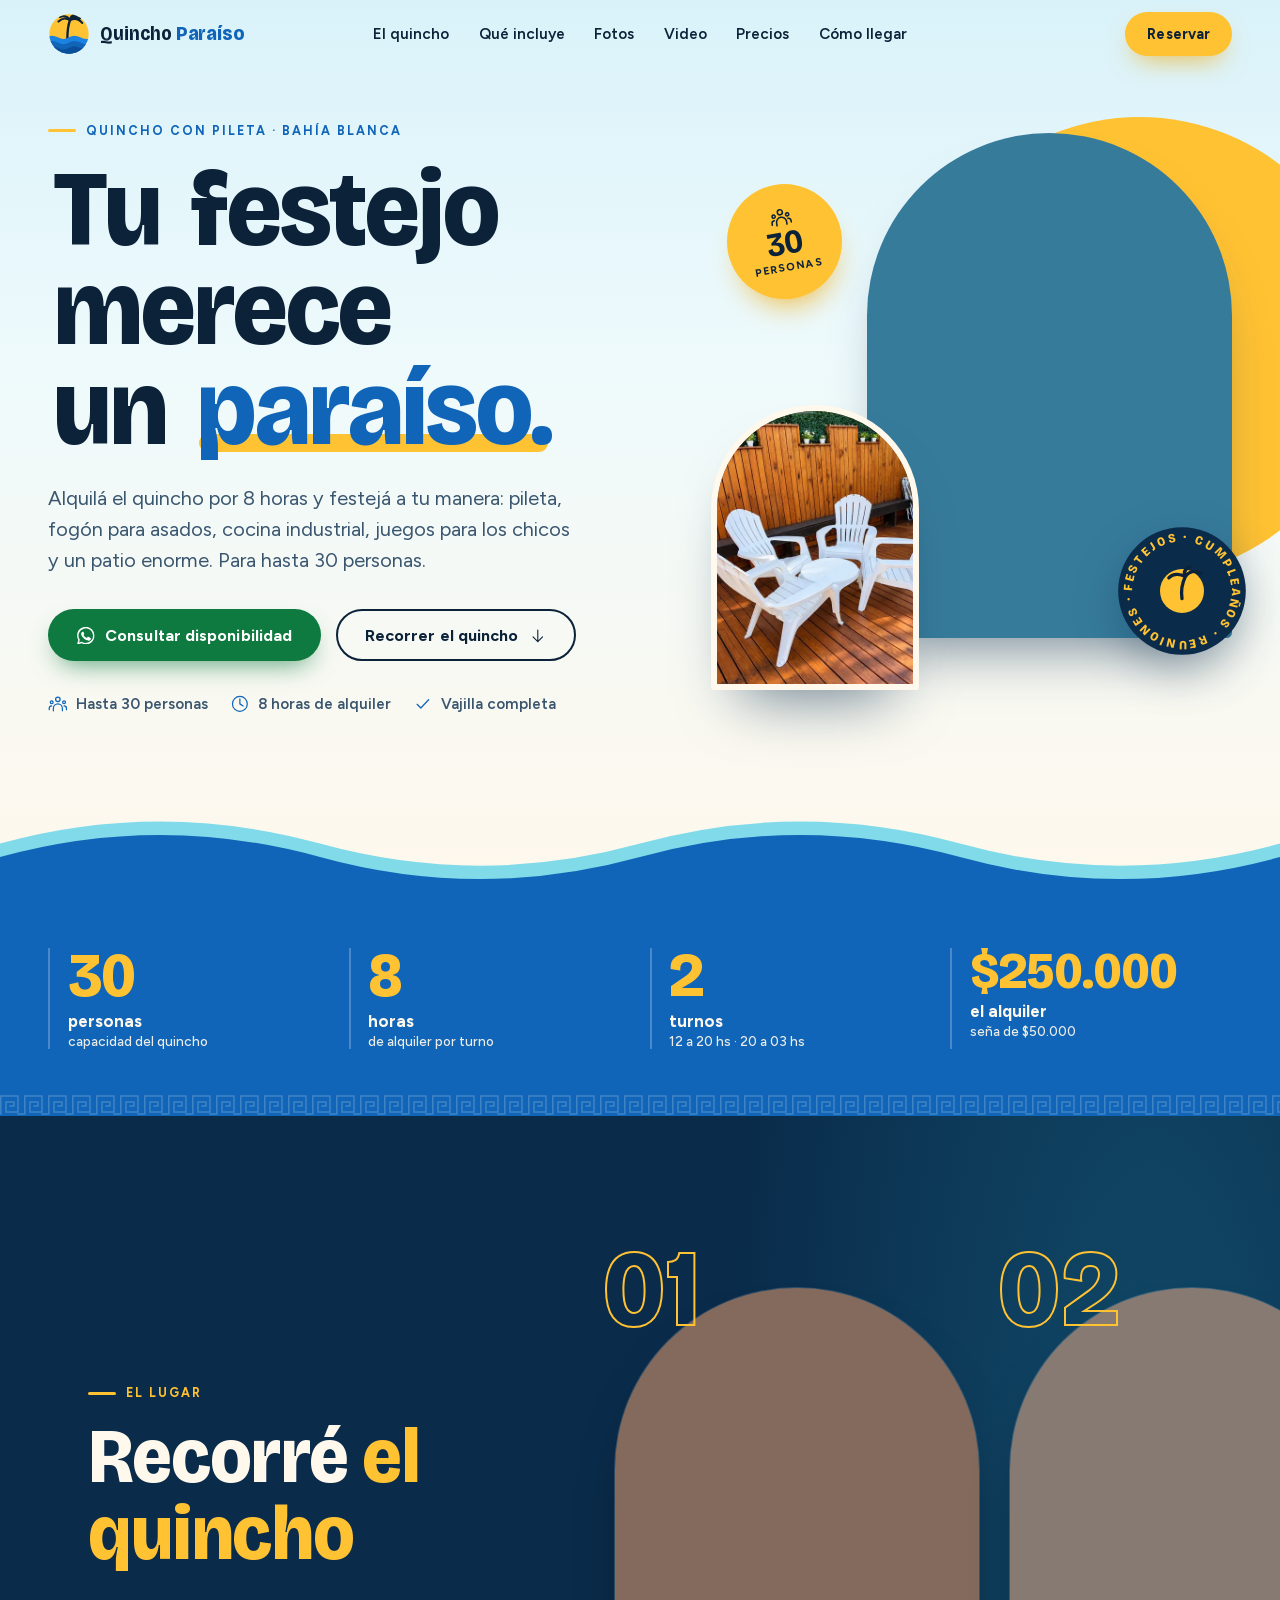
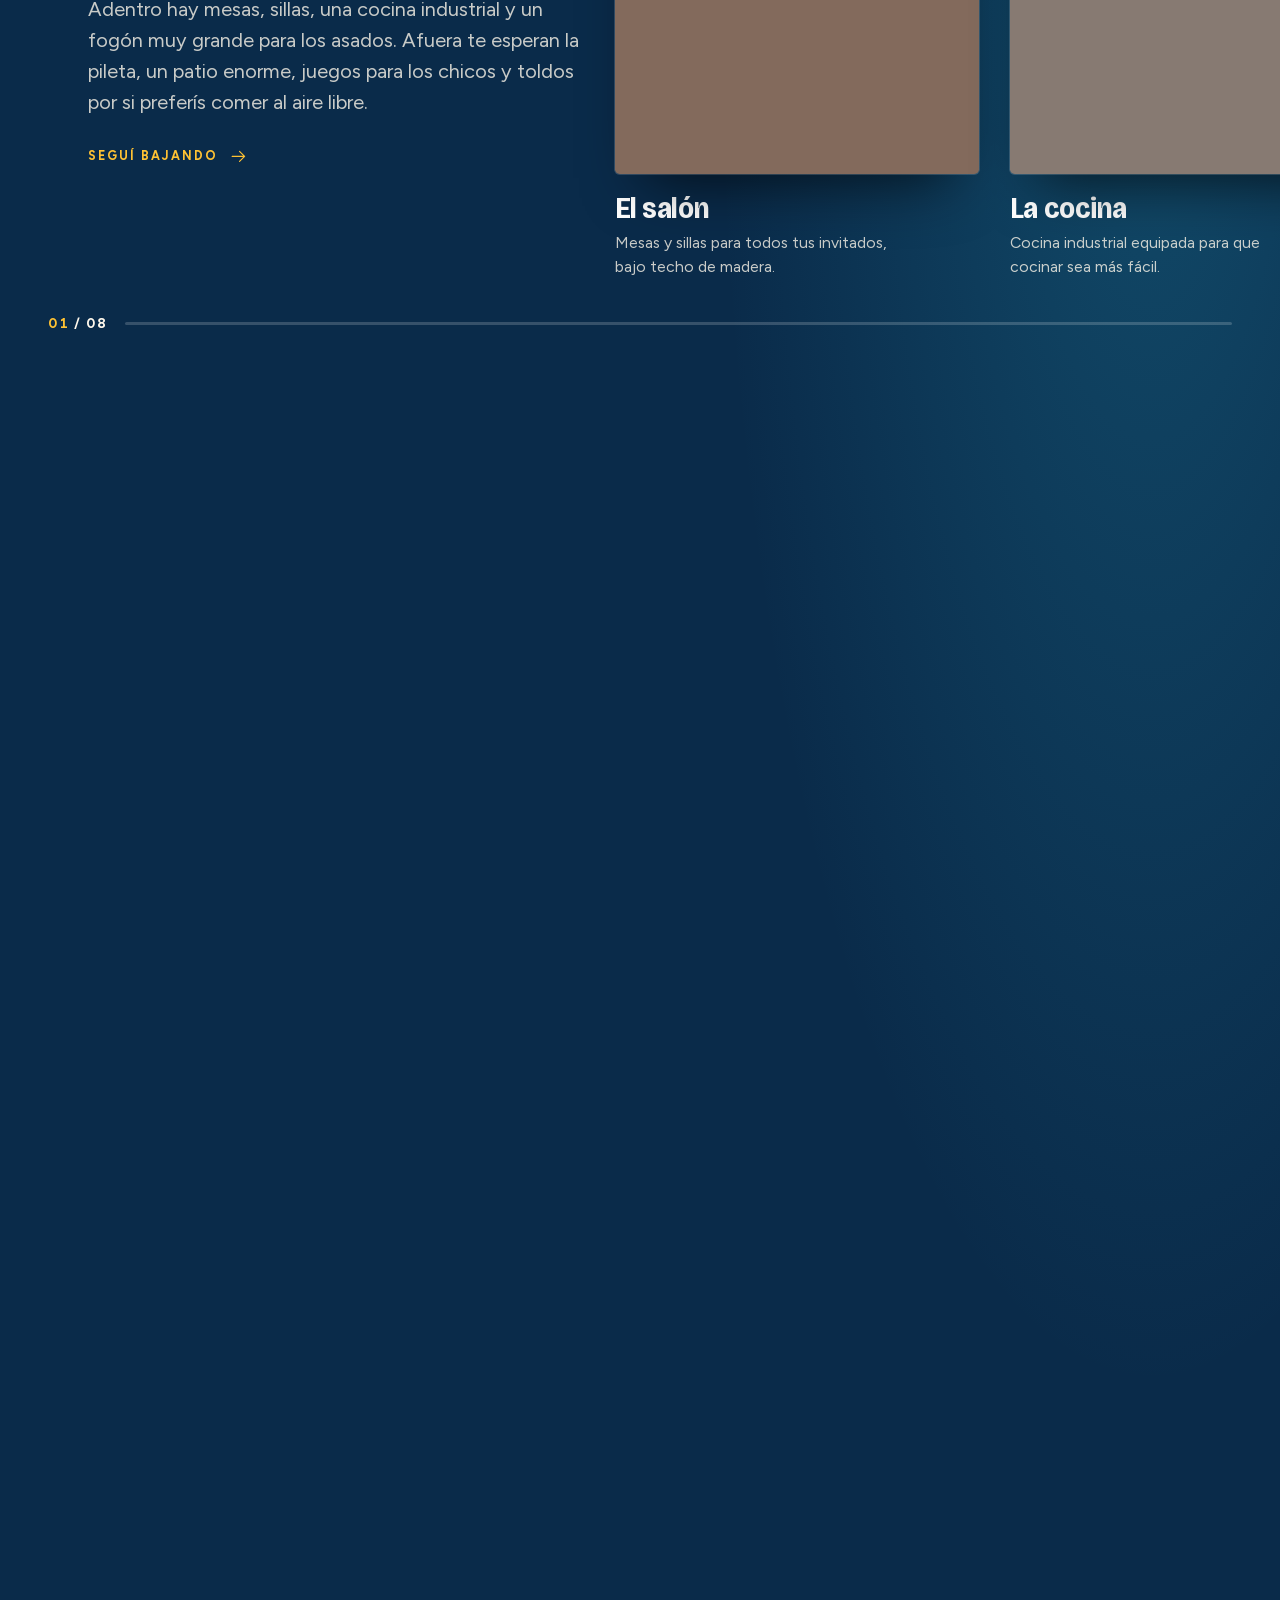
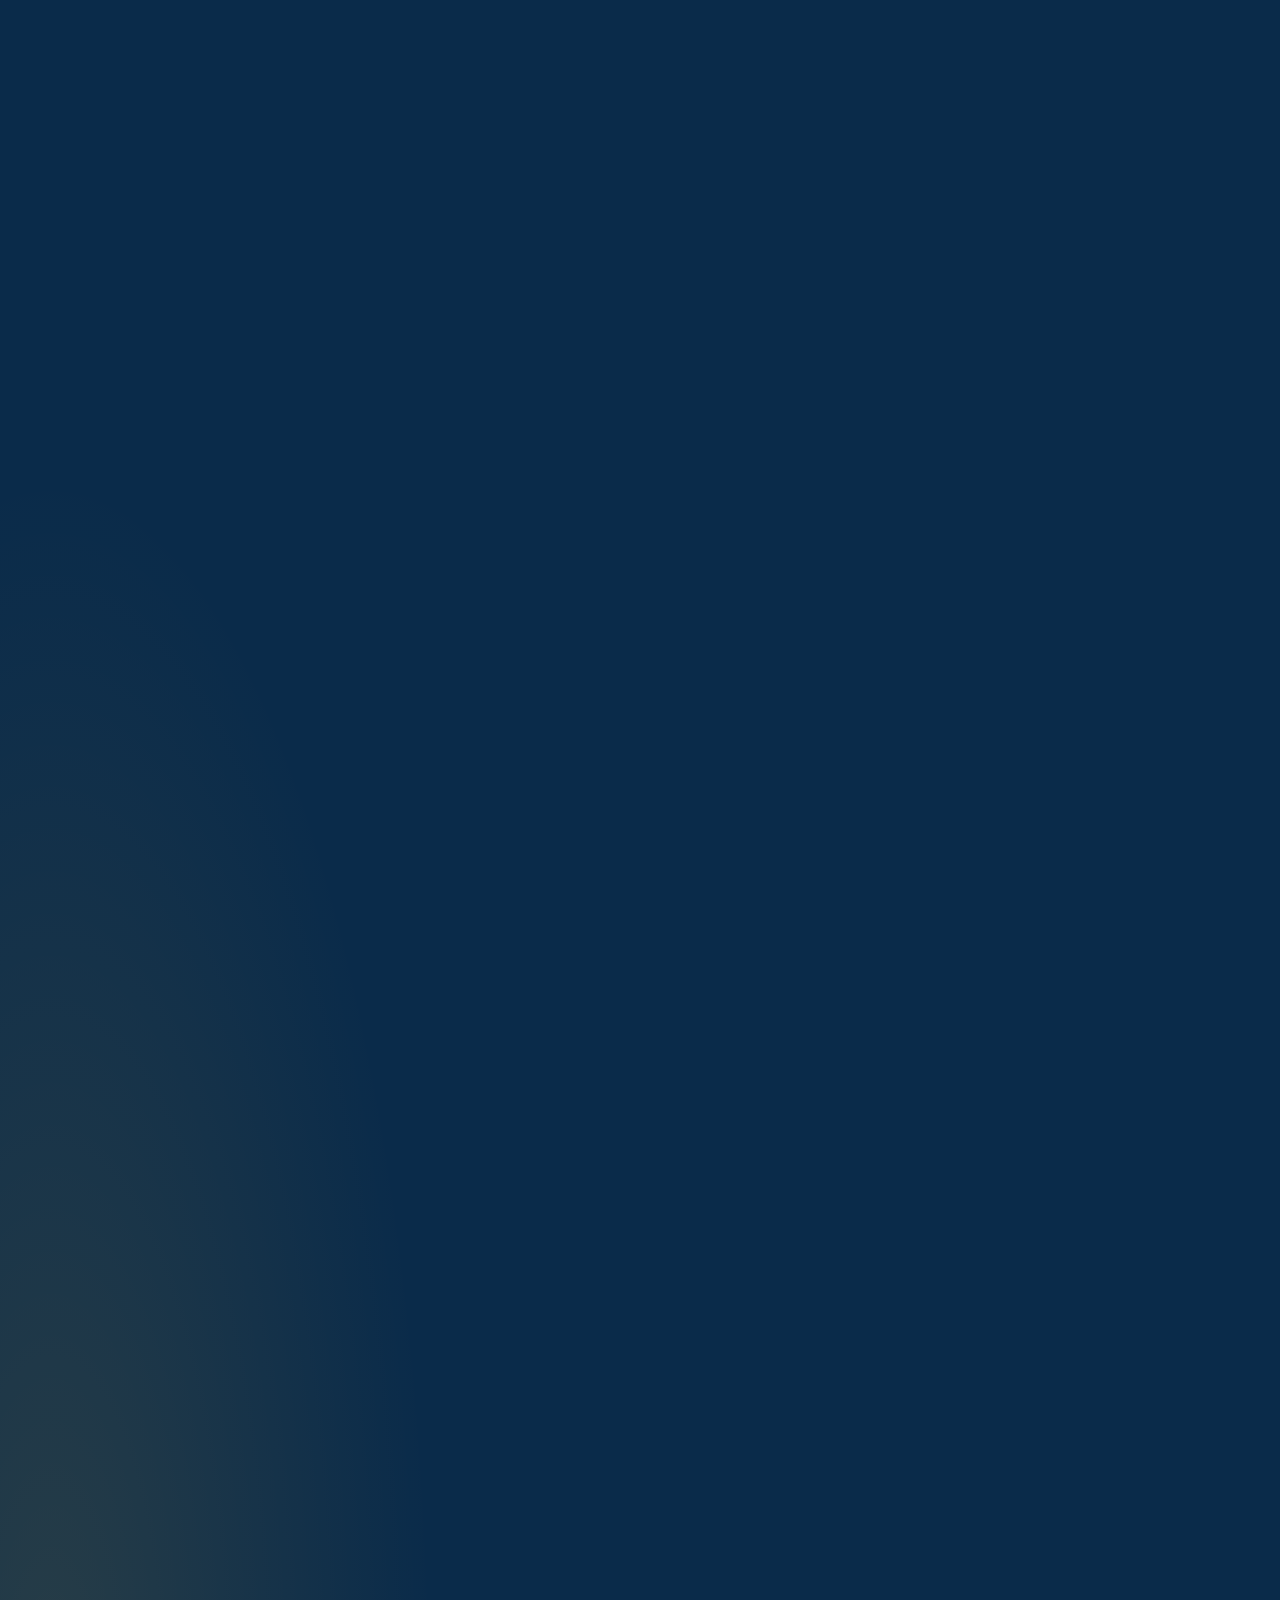
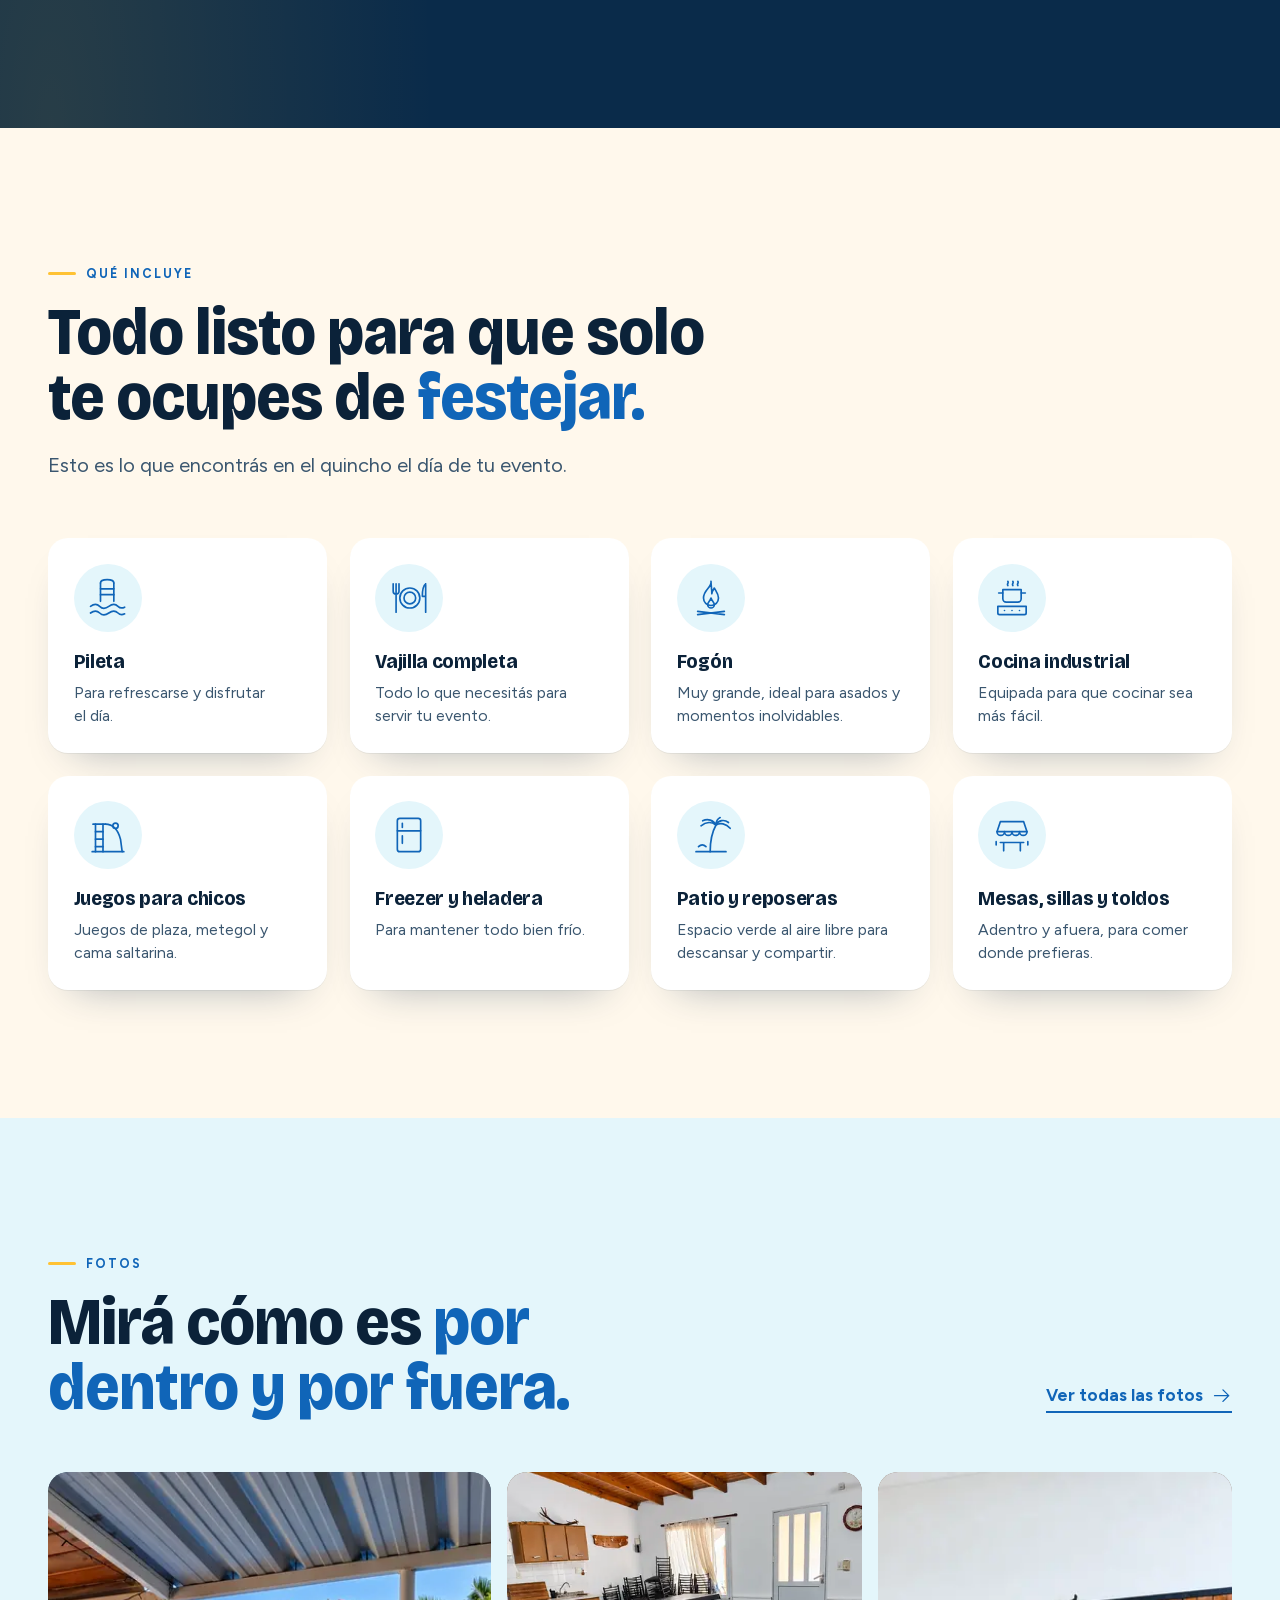
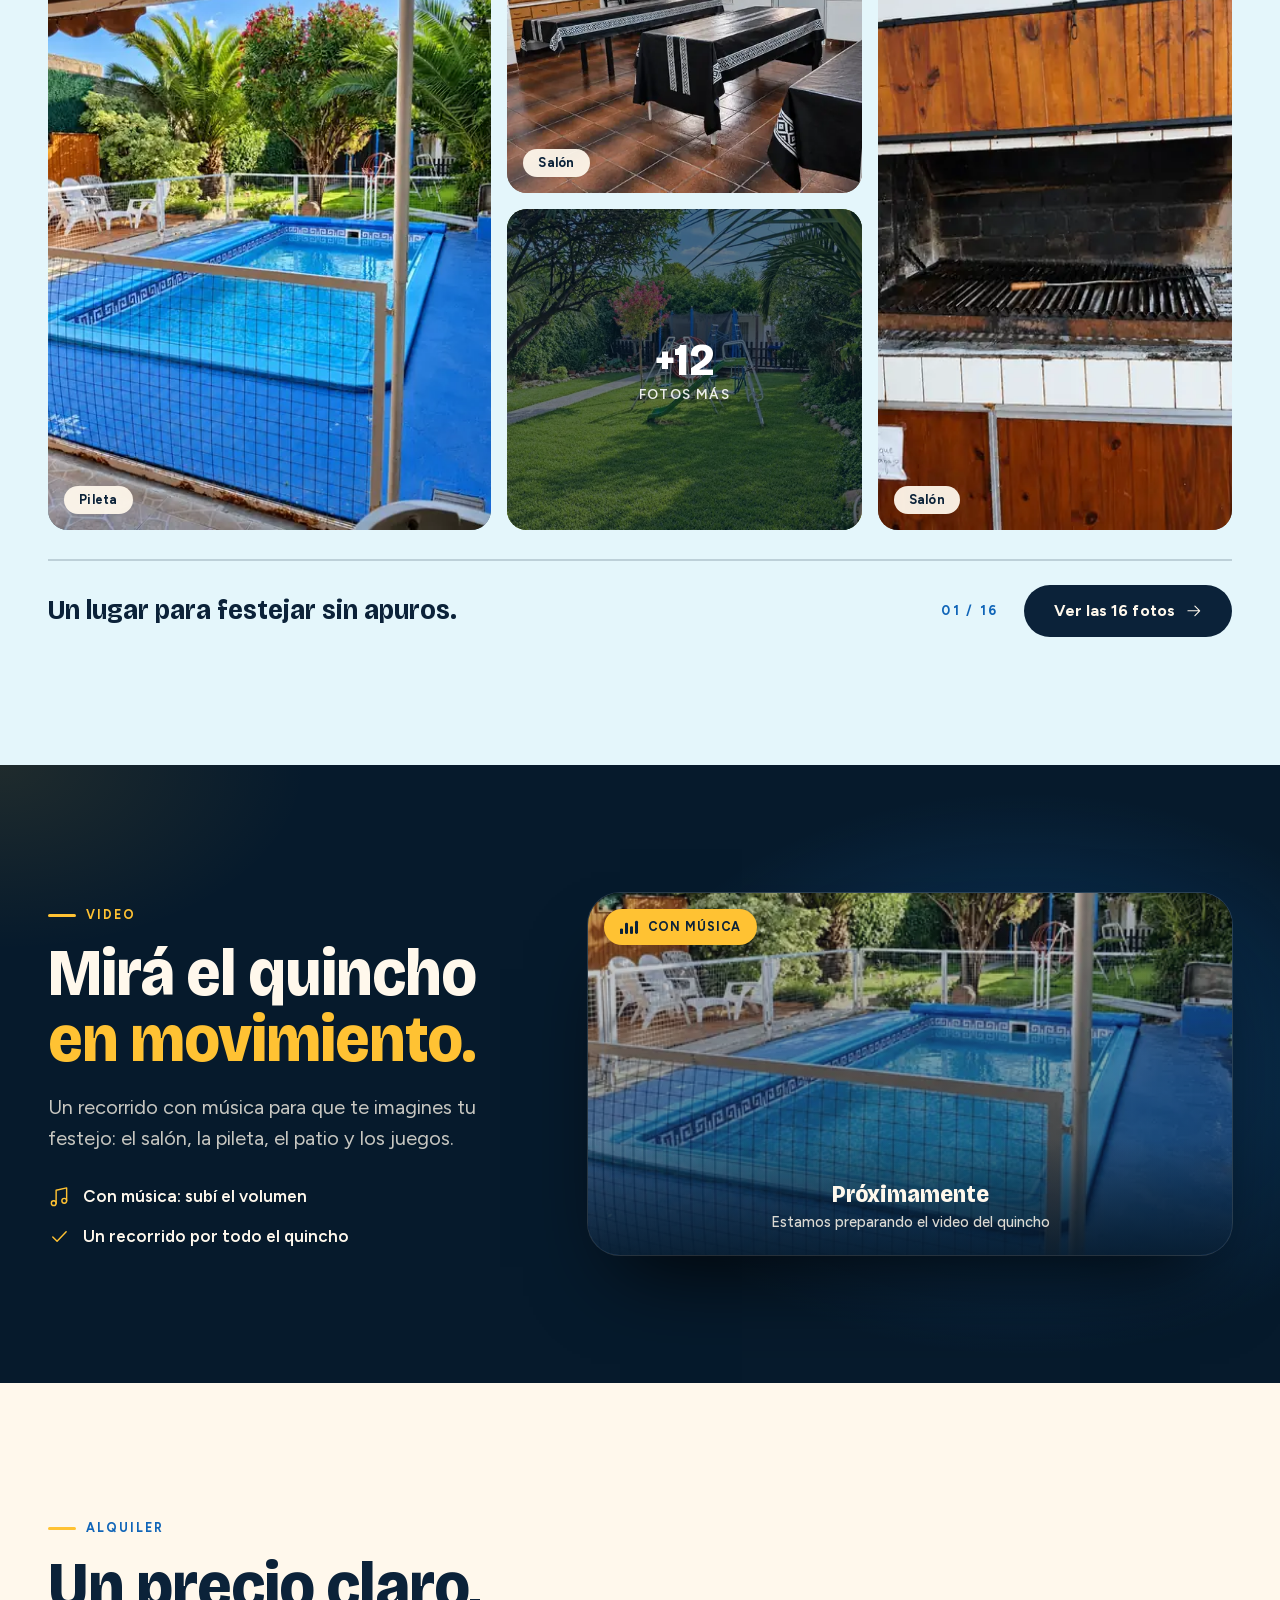
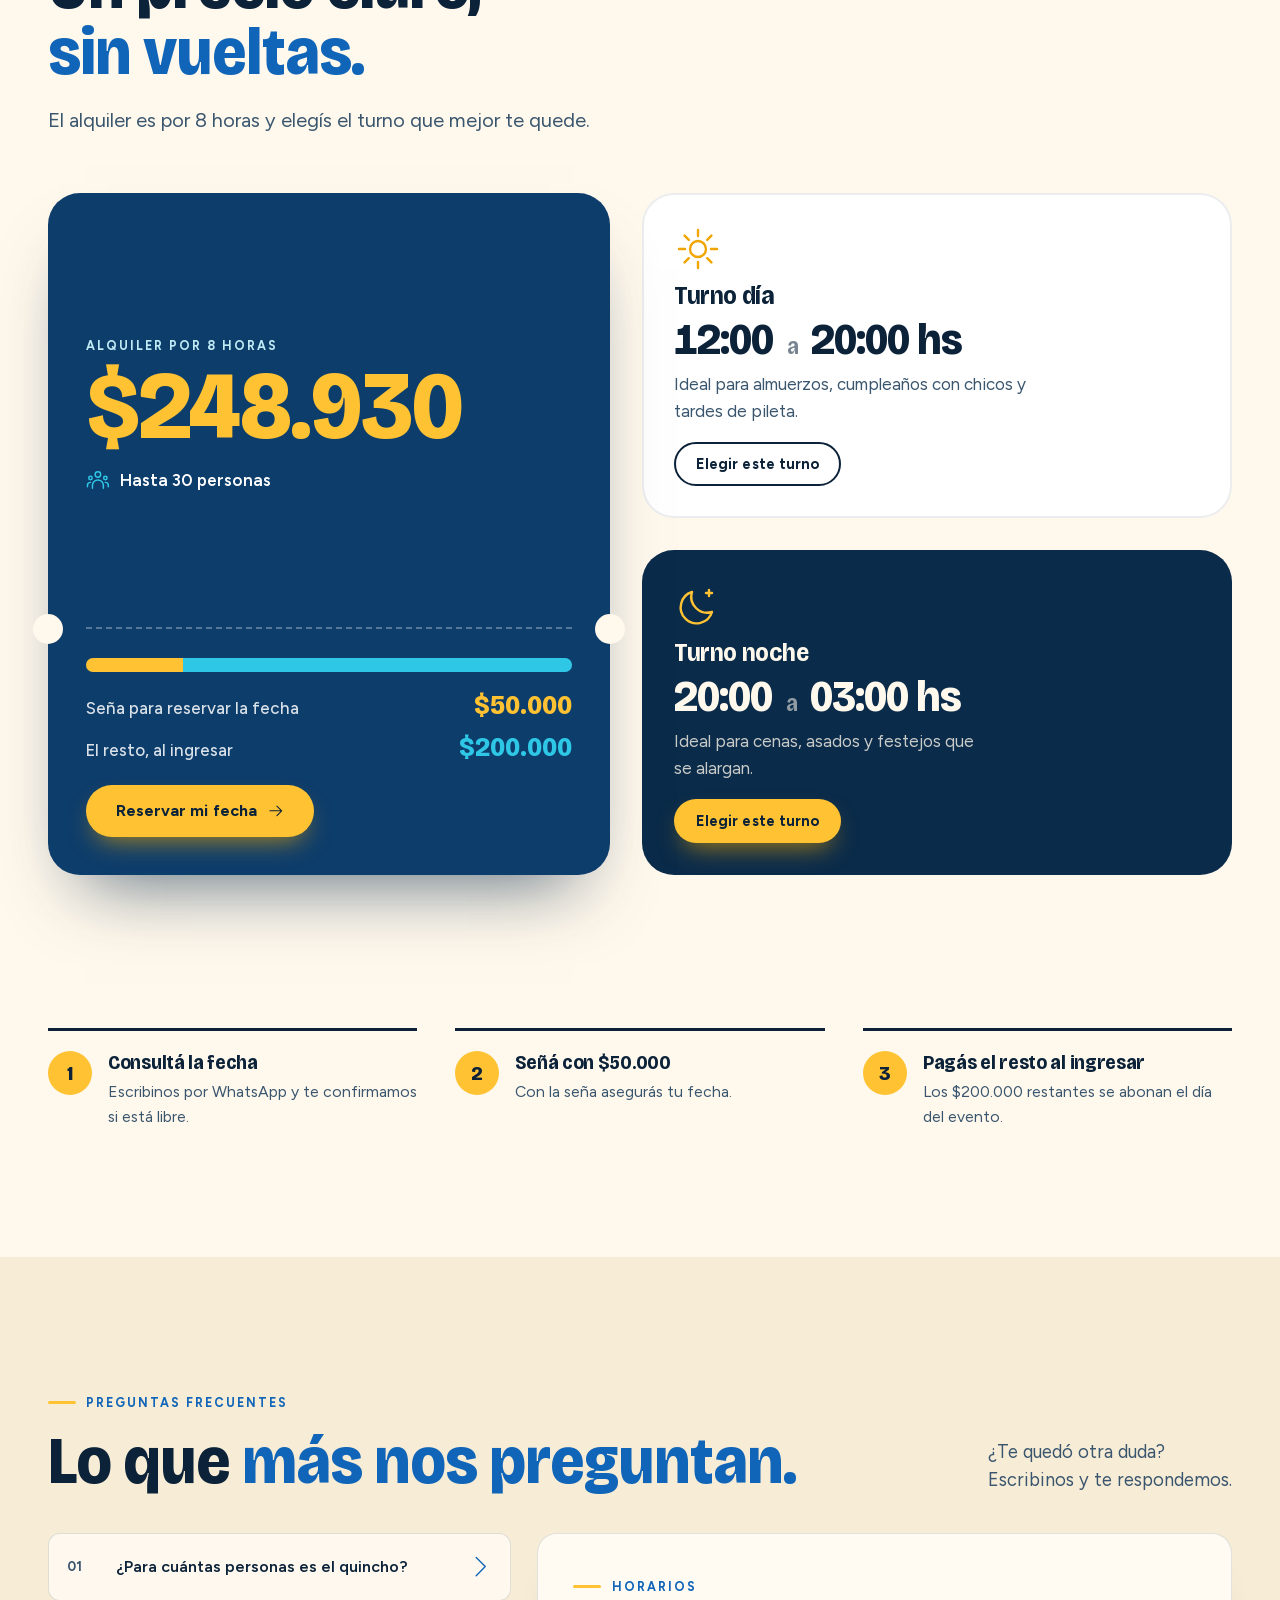
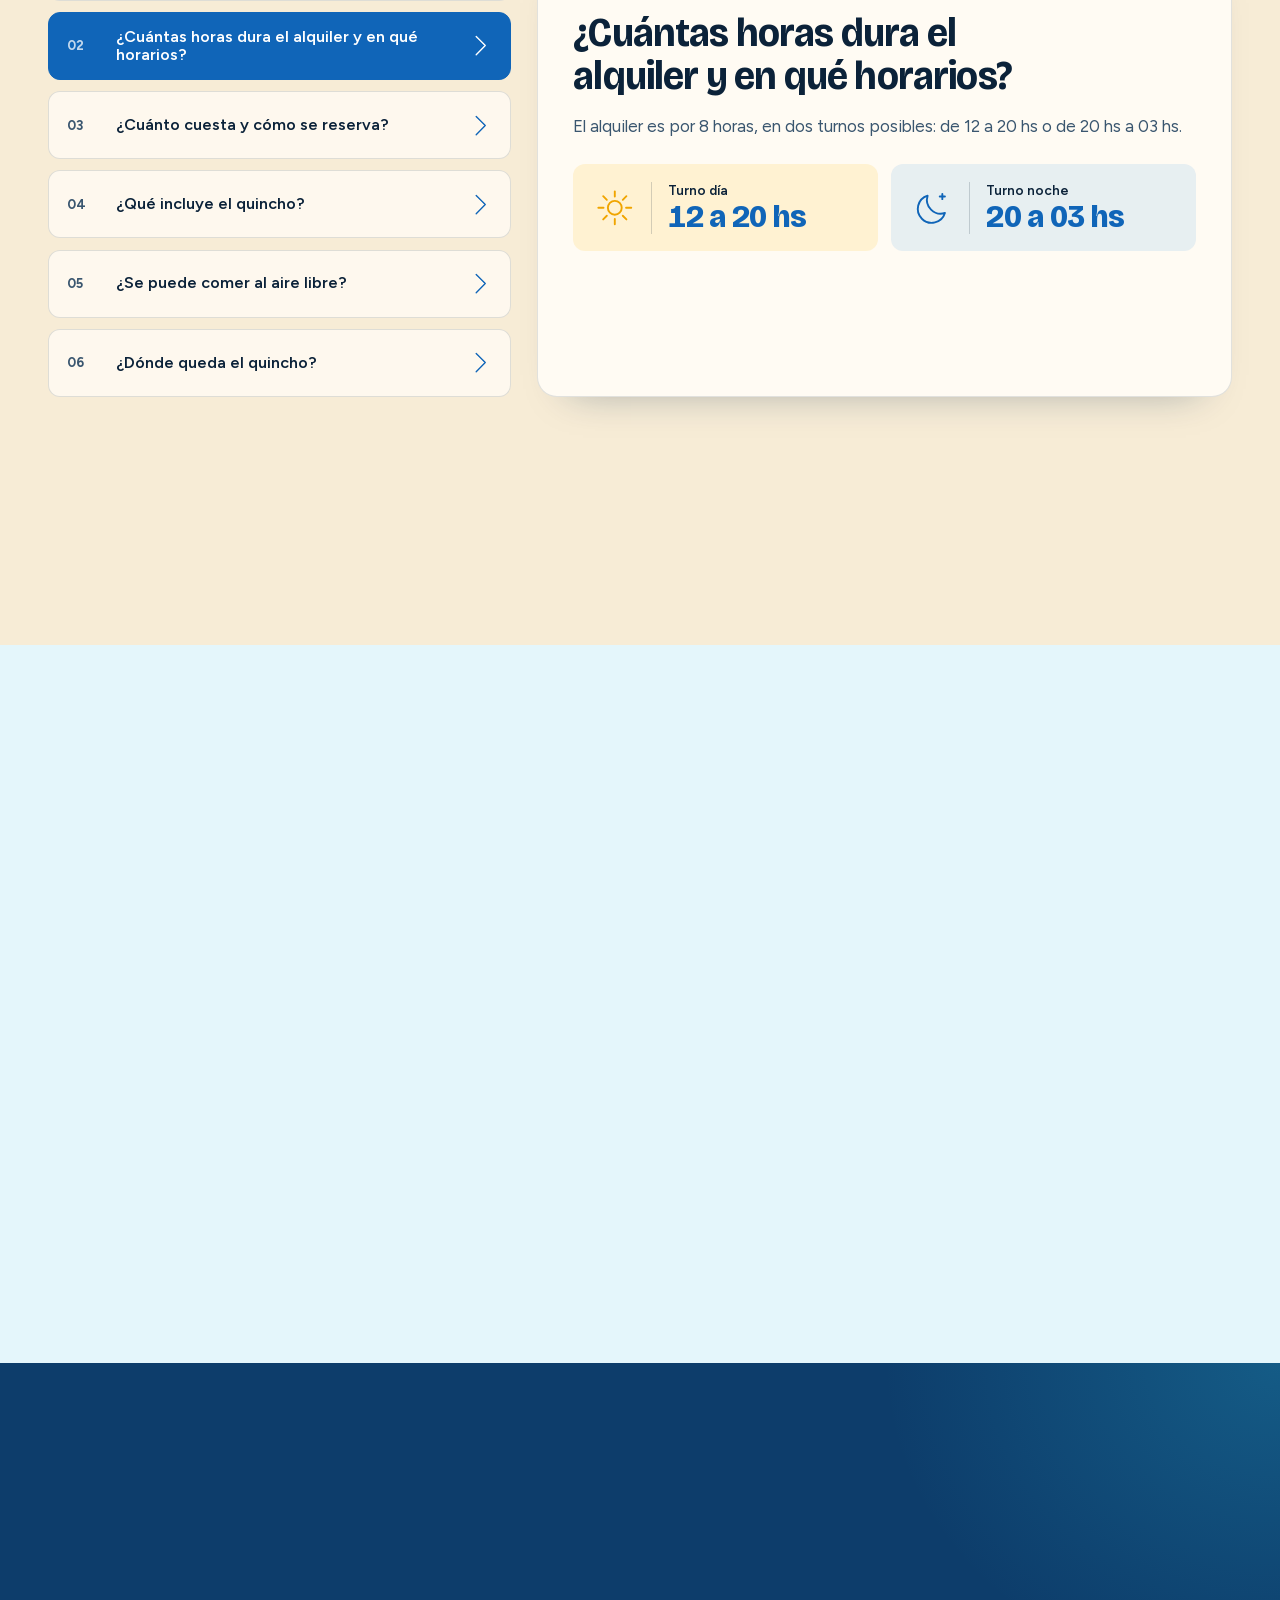
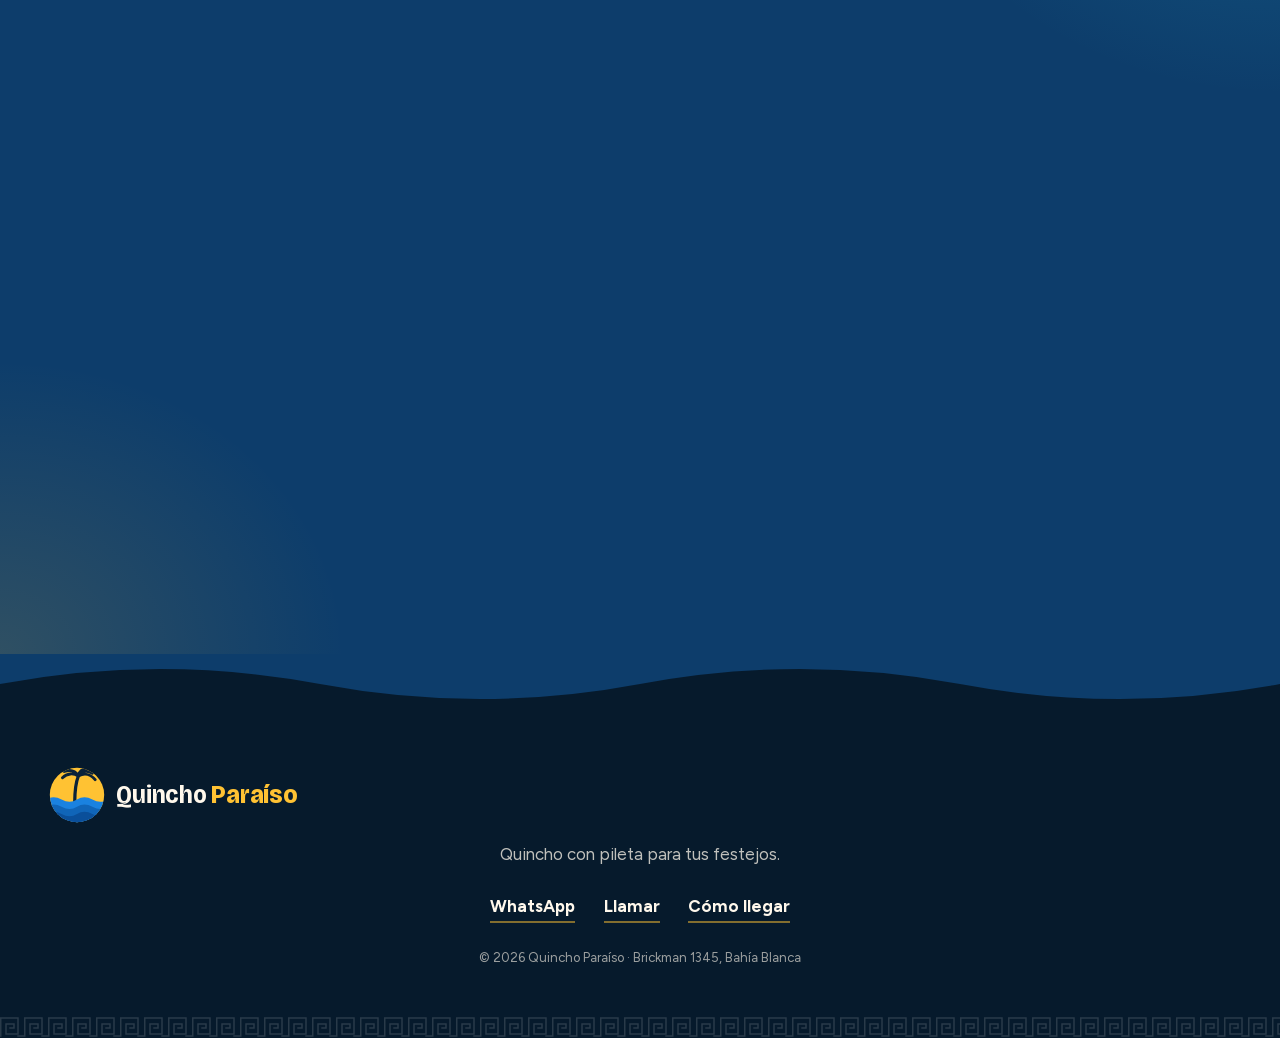
==== commit 9ab1117e: "change" ====
--- a/index.html
+++ b/index.html
@@ -6,16 +6,16 @@
 <title>Quincho Paraíso · Quincho con pileta para tus festejos en Bahía Blanca</title>
 <meta name="description" content="Quincho con pileta, fogón y juegos para festejos de hasta 30 personas en Bahía Blanca. Alquiler por 8 horas. Consultá la fecha por WhatsApp.">
 <meta name="robots" content="index,follow,max-image-preview:large">
-<link rel="canonical" href="https://quinchoparaiso.vercel.app/">
+<link rel="canonical" href="https://quinchoparaiso.com/">
 <meta name="theme-color" content="#0a2b4a">
 <meta name="format-detection" content="telephone=no">
 <meta property="og:type" content="website"><meta property="og:locale" content="es_AR"><meta property="og:site_name" content="Quincho Paraíso">
 <meta property="og:title" content="Quincho Paraíso · Quincho con pileta para tus festejos en Bahía Blanca">
 <meta property="og:description" content="Pileta, fogón para asados, cocina industrial, juegos para los chicos y un patio enorme. Para hasta 30 personas. Alquiler por 8 horas.">
-<meta property="og:url" content="https://quinchoparaiso.vercel.app/"><meta property="og:image" content="https://quinchoparaiso.vercel.app/assets/og-image.jpg">
+<meta property="og:url" content="https://quinchoparaiso.com/"><meta property="og:image" content="https://quinchoparaiso.com/assets/og-image.jpg">
 <meta property="og:image:width" content="1200"><meta property="og:image:height" content="630"><meta property="og:image:alt" content="Pileta del Quincho Paraíso con palmeras y laureles en flor">
 <meta name="twitter:card" content="summary_large_image"><meta name="twitter:title" content="Quincho Paraíso · Quincho con pileta para tus festejos en Bahía Blanca">
-<meta name="twitter:description" content="Pileta, fogón para asados, cocina industrial, juegos para los chicos y un patio enorme. Para hasta 30 personas."><meta name="twitter:image" content="https://quinchoparaiso.vercel.app/assets/og-image.jpg">
+<meta name="twitter:description" content="Pileta, fogón para asados, cocina industrial, juegos para los chicos y un patio enorme. Para hasta 30 personas."><meta name="twitter:image" content="https://quinchoparaiso.com/assets/og-image.jpg">
 <link rel="icon" href="favicon.ico" sizes="48x48"><link rel="icon" type="image/svg+xml" href="favicon.svg">
 <link rel="apple-touch-icon" href="assets/icons/apple-touch-icon.png">
 <link rel="manifest" href="manifest.webmanifest">
@@ -26,9 +26,9 @@
   "@type": ["LocalBusiness", "EventVenue"],
   "name": "Quincho Paraíso",
   "description": "Quincho con pileta, fogón, cocina industrial, juegos para chicos y patio para festejos de hasta 30 personas. Alquiler por 8 horas.",
-  "url": "https://quinchoparaiso.vercel.app/",
-  "image": ["https://quinchoparaiso.vercel.app/assets/og-image.jpg"],
-  "logo": "https://quinchoparaiso.vercel.app/assets/icons/icon-512.png",
+  "url": "https://quinchoparaiso.com/",
+  "image": ["https://quinchoparaiso.com/assets/og-image.jpg"],
+  "logo": "https://quinchoparaiso.com/assets/icons/icon-512.png",
   "telephone": "+542915761795",
   "address": {
     "@type": "PostalAddress",
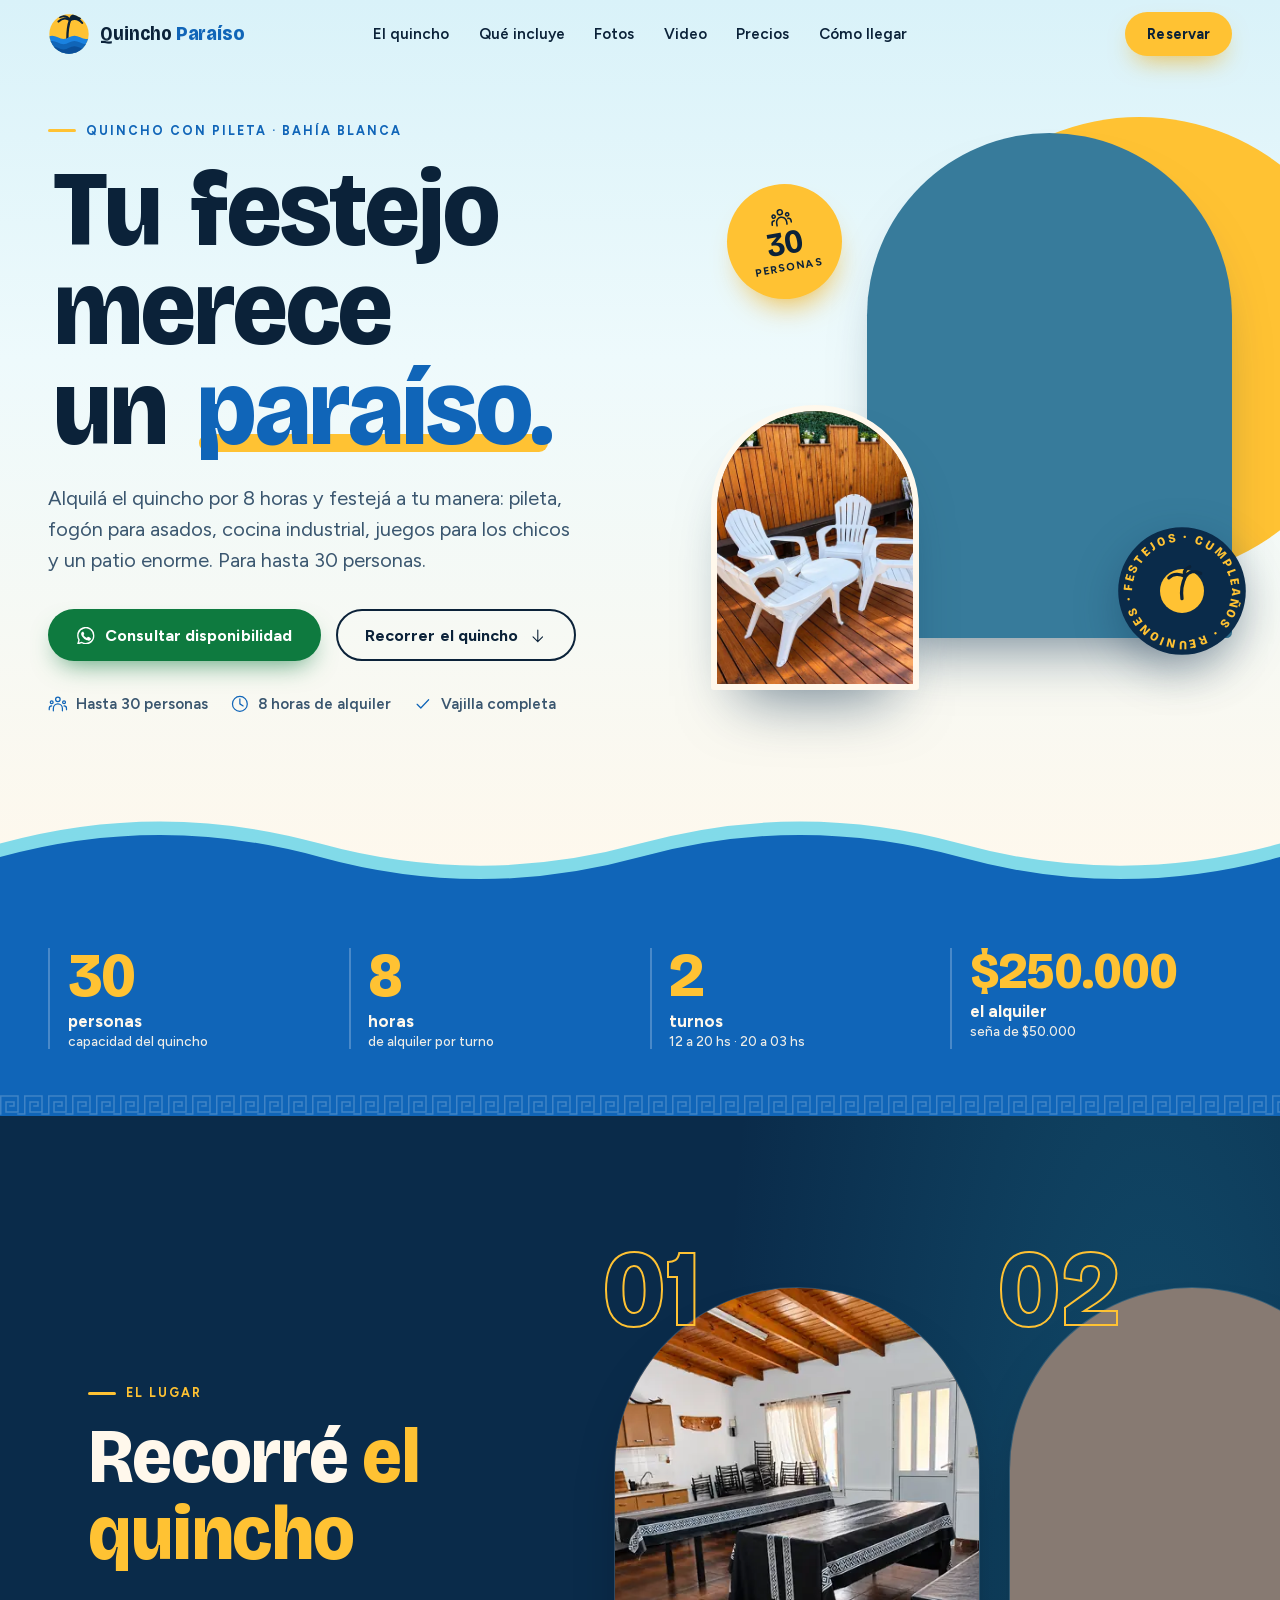
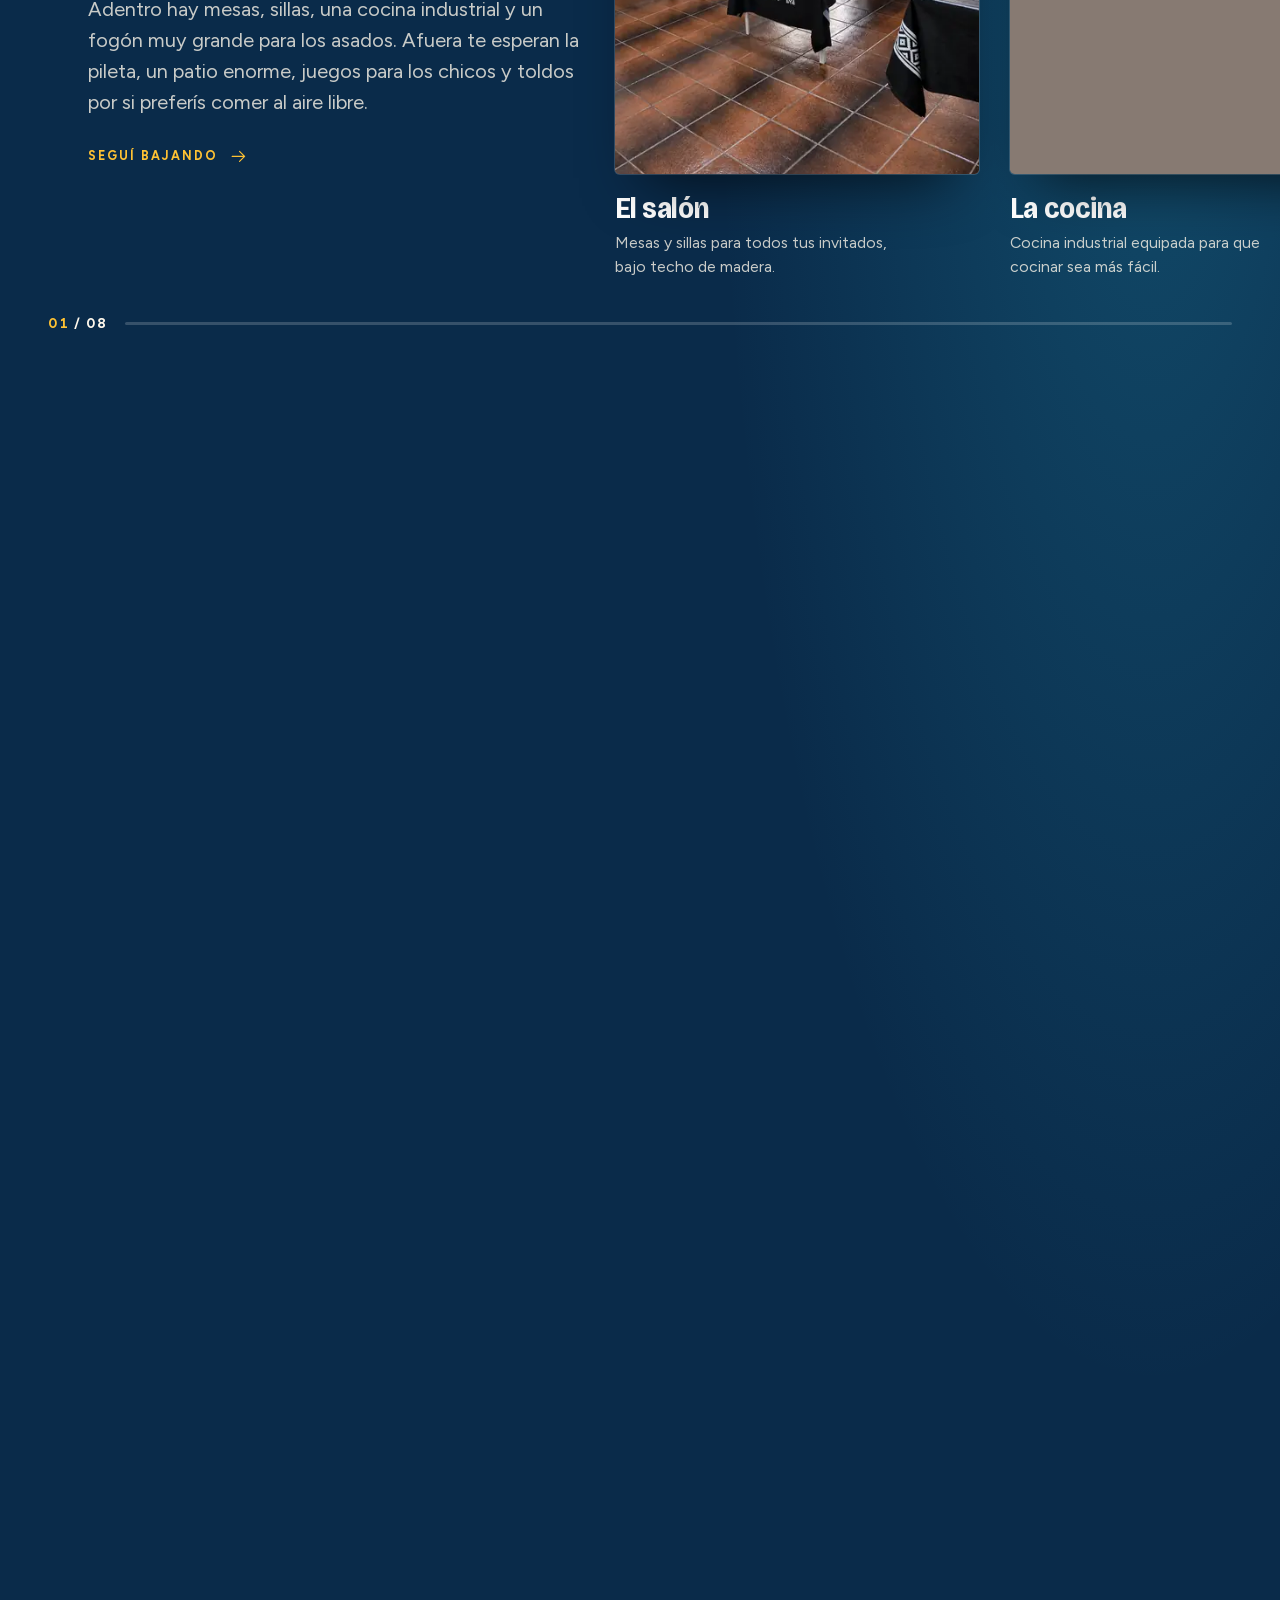
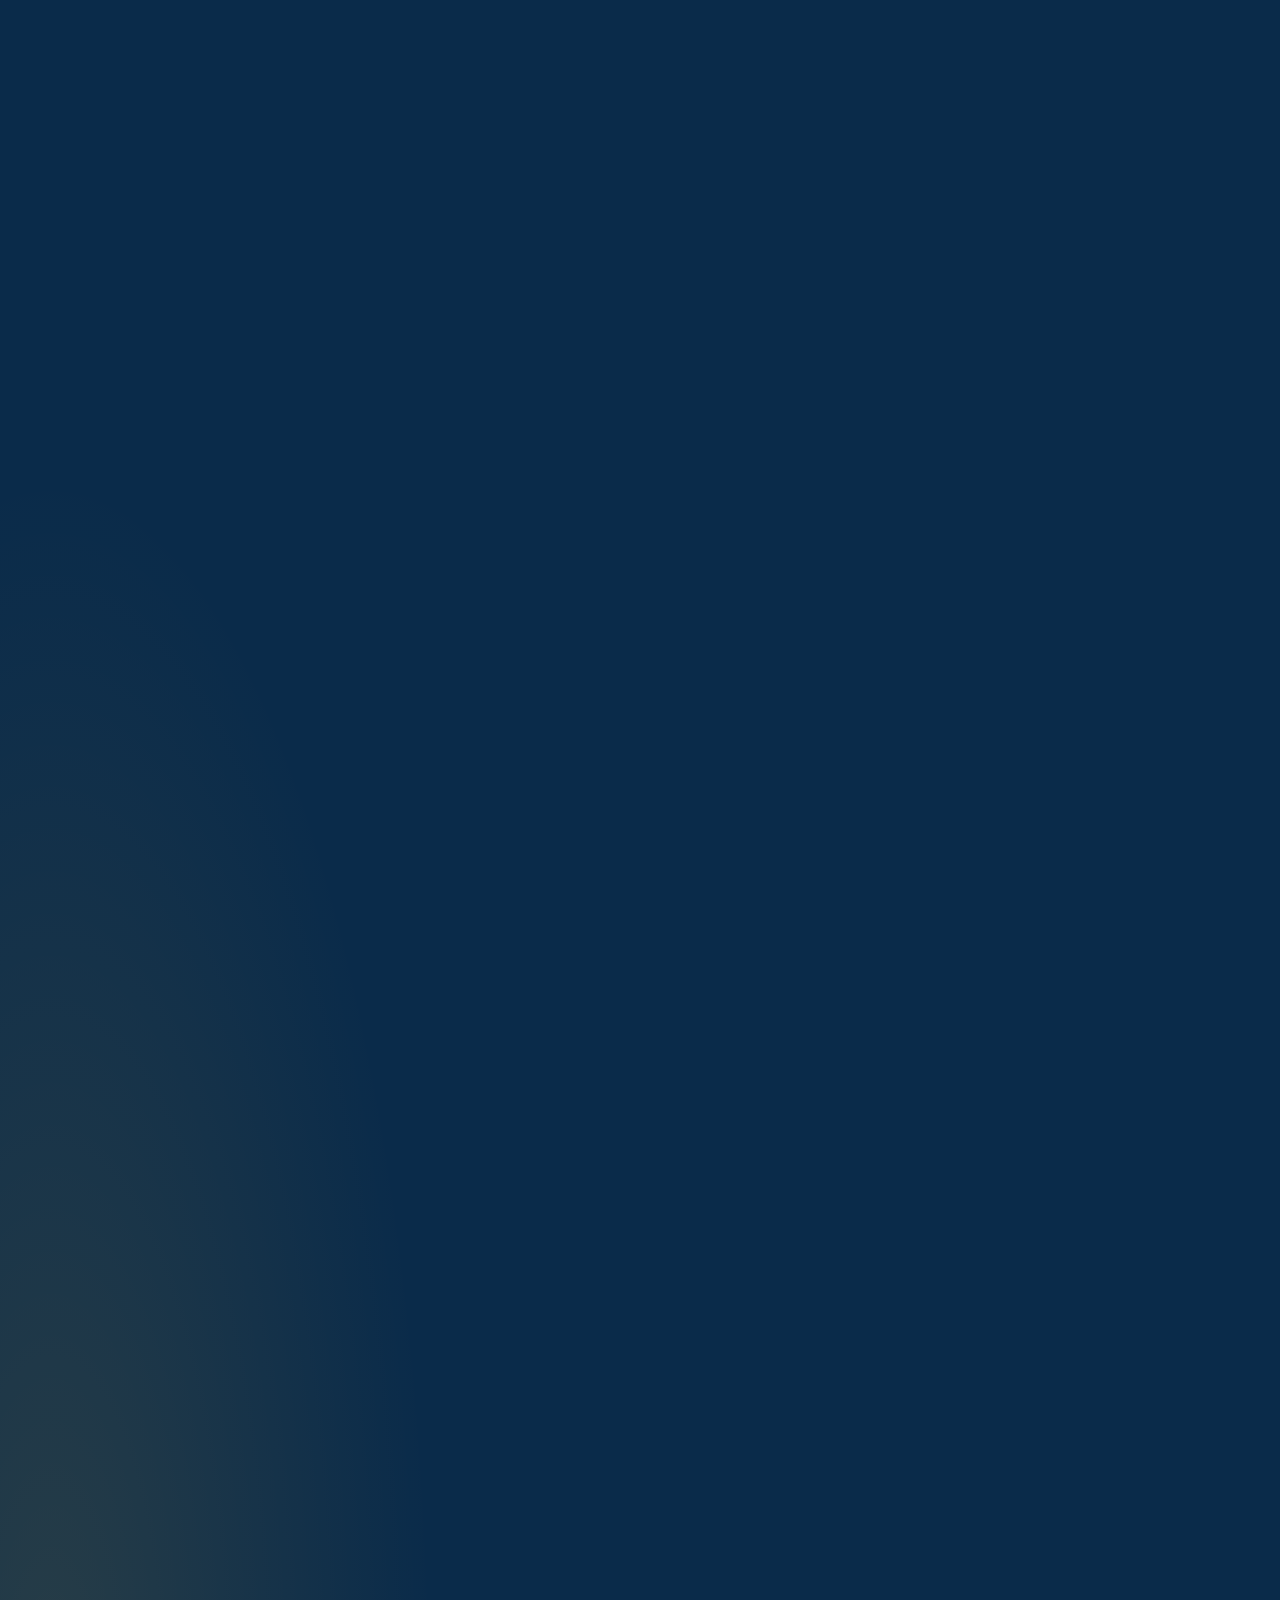
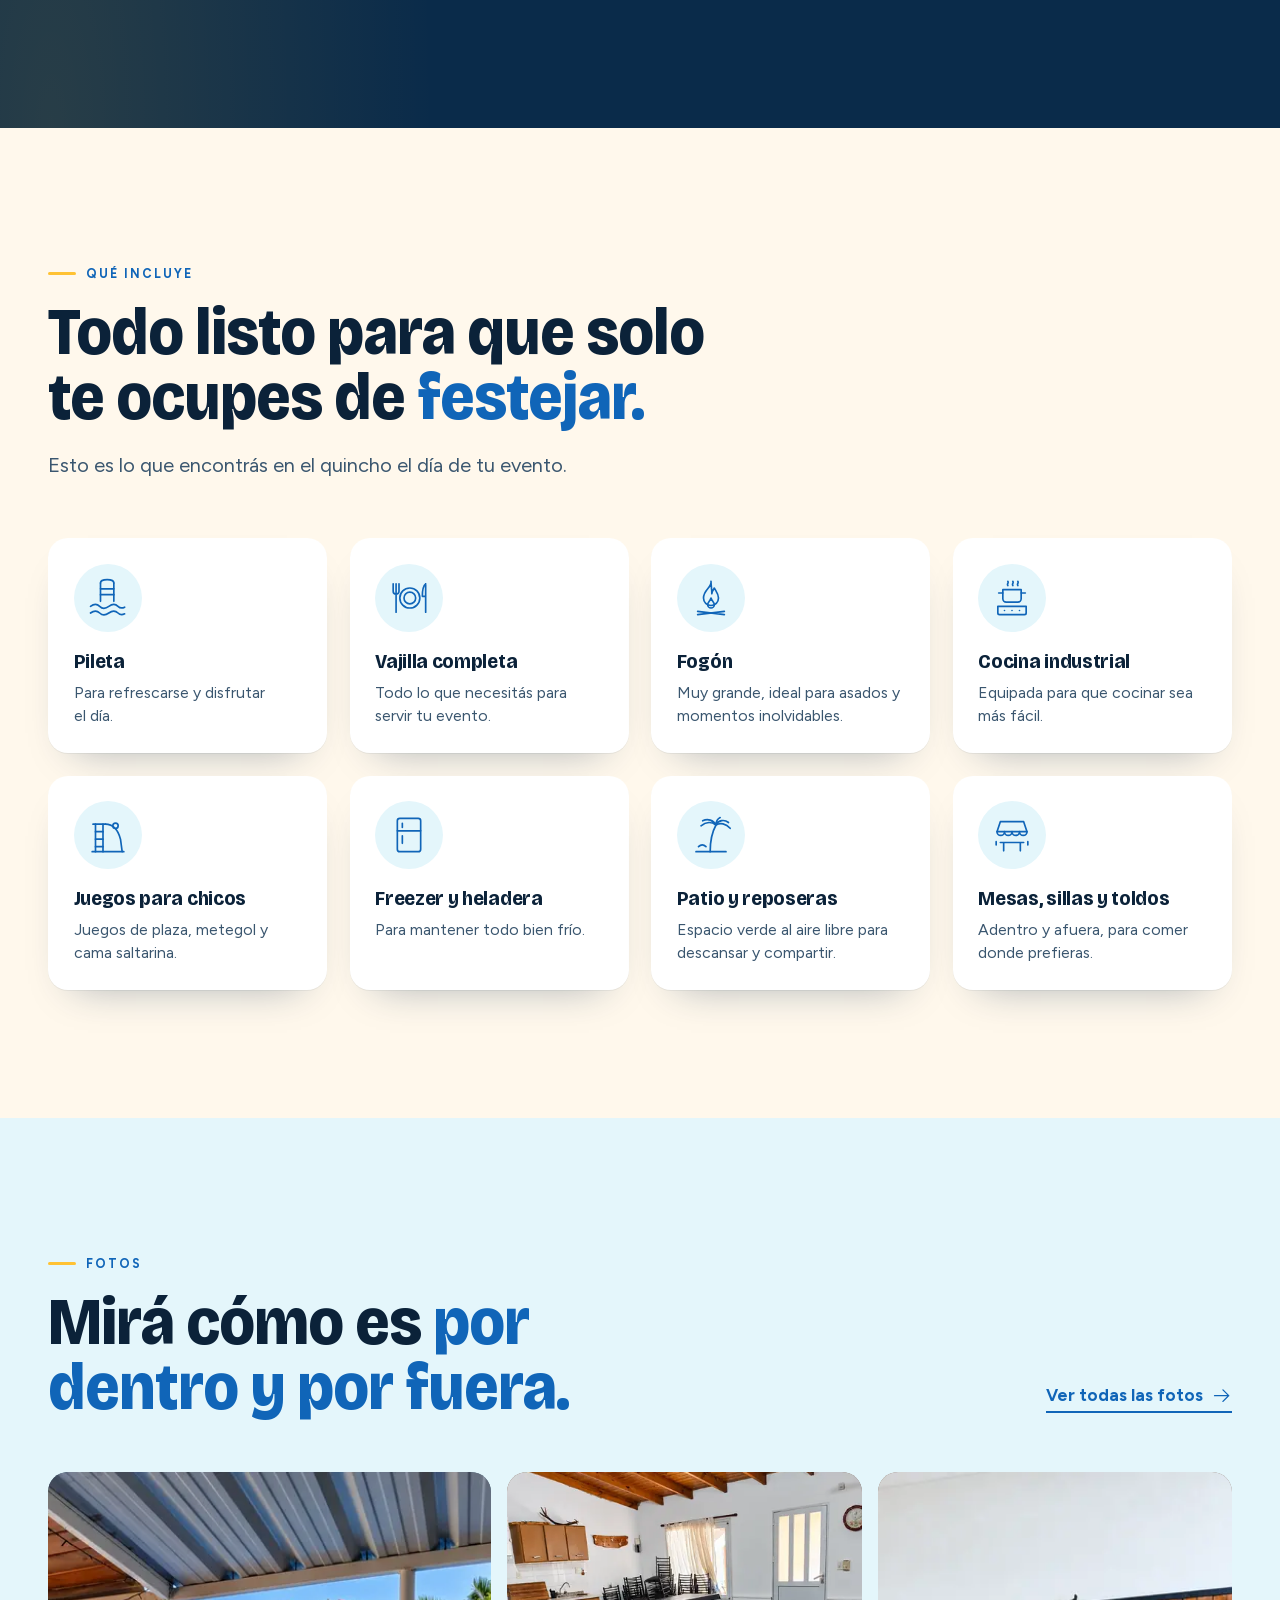
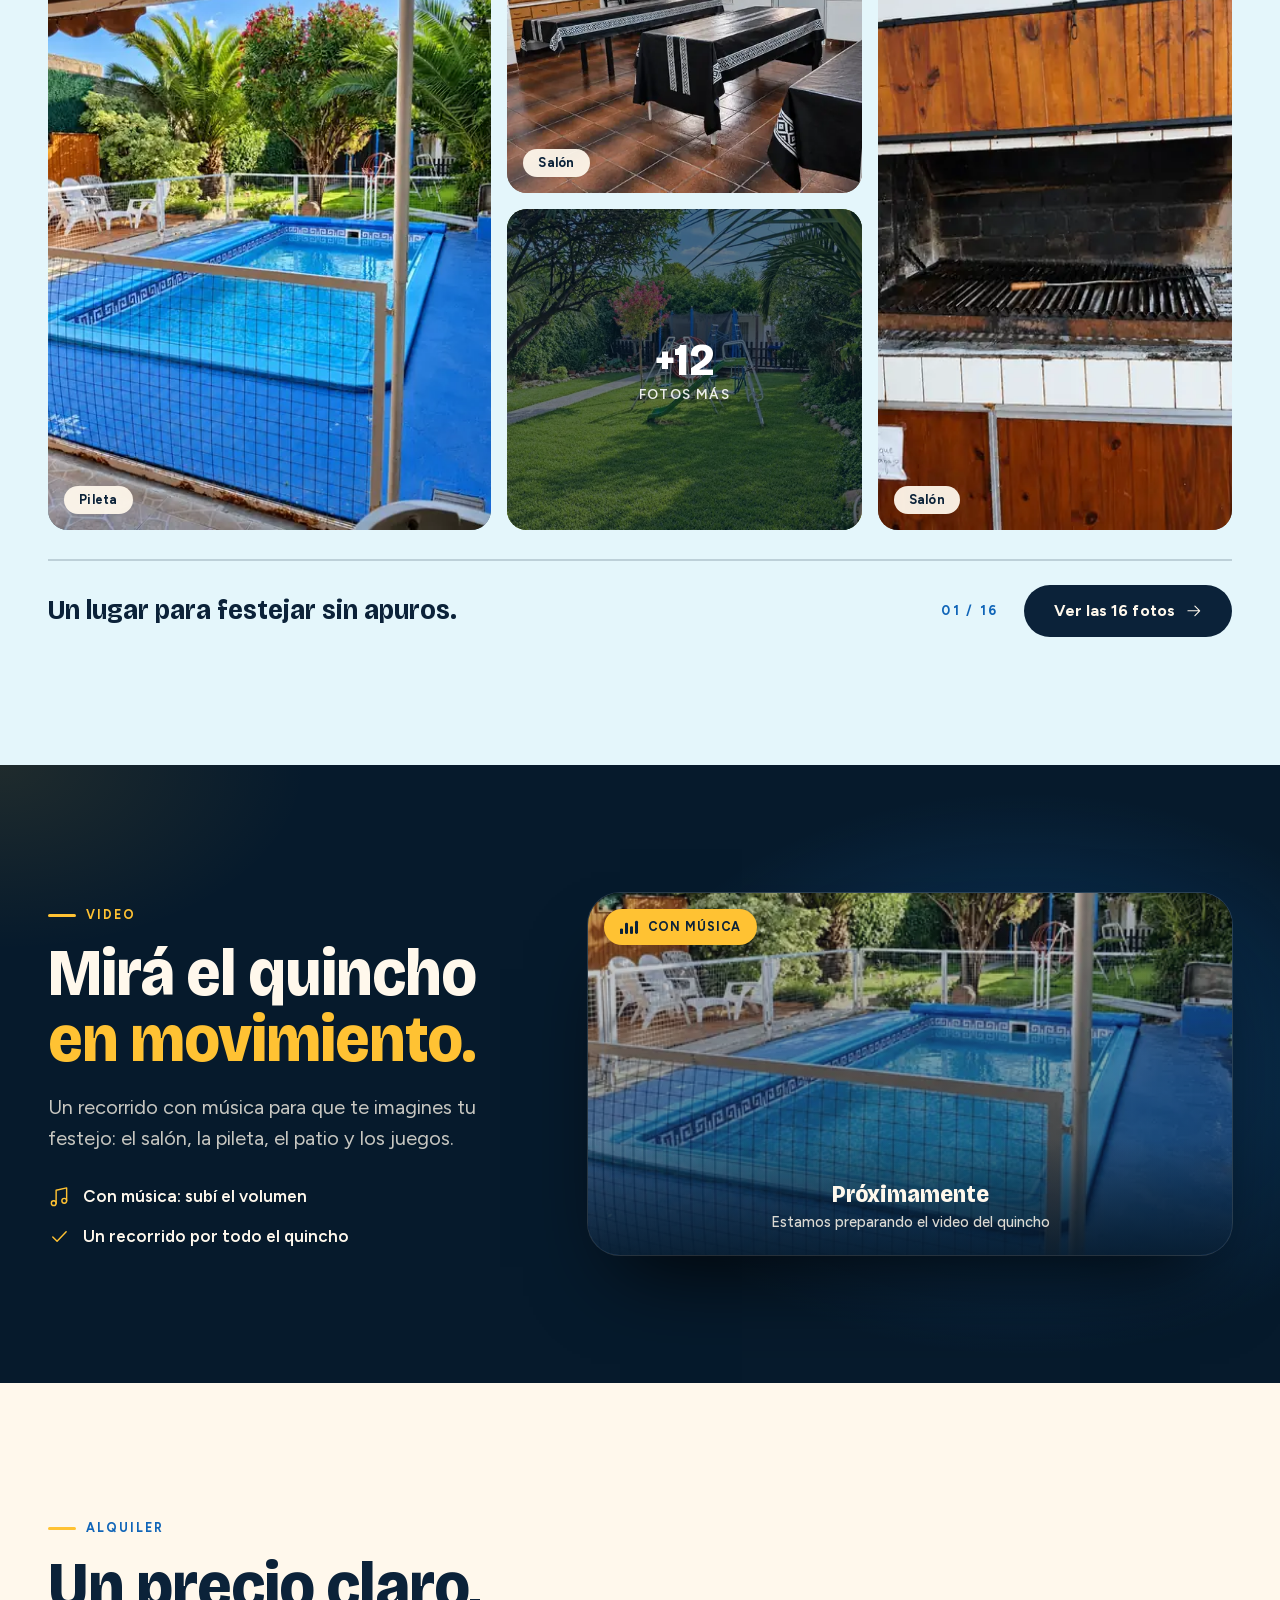
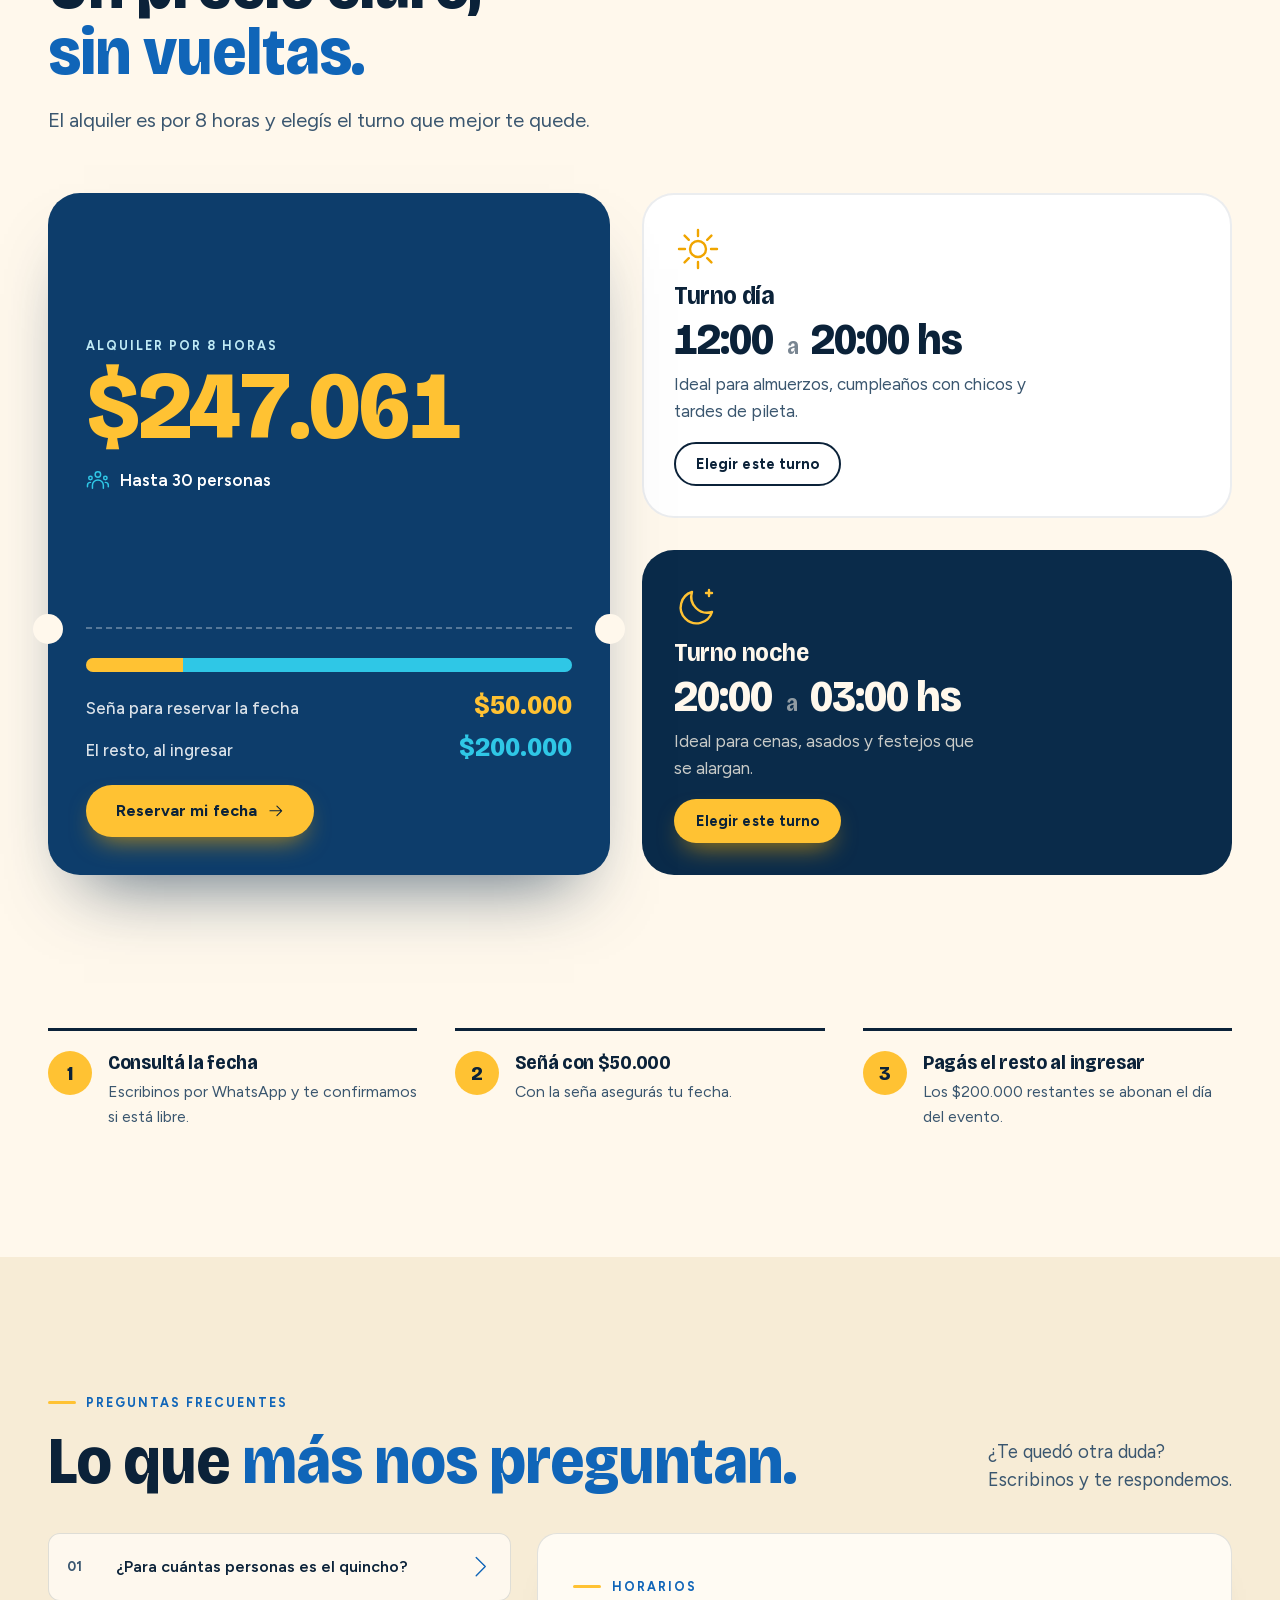
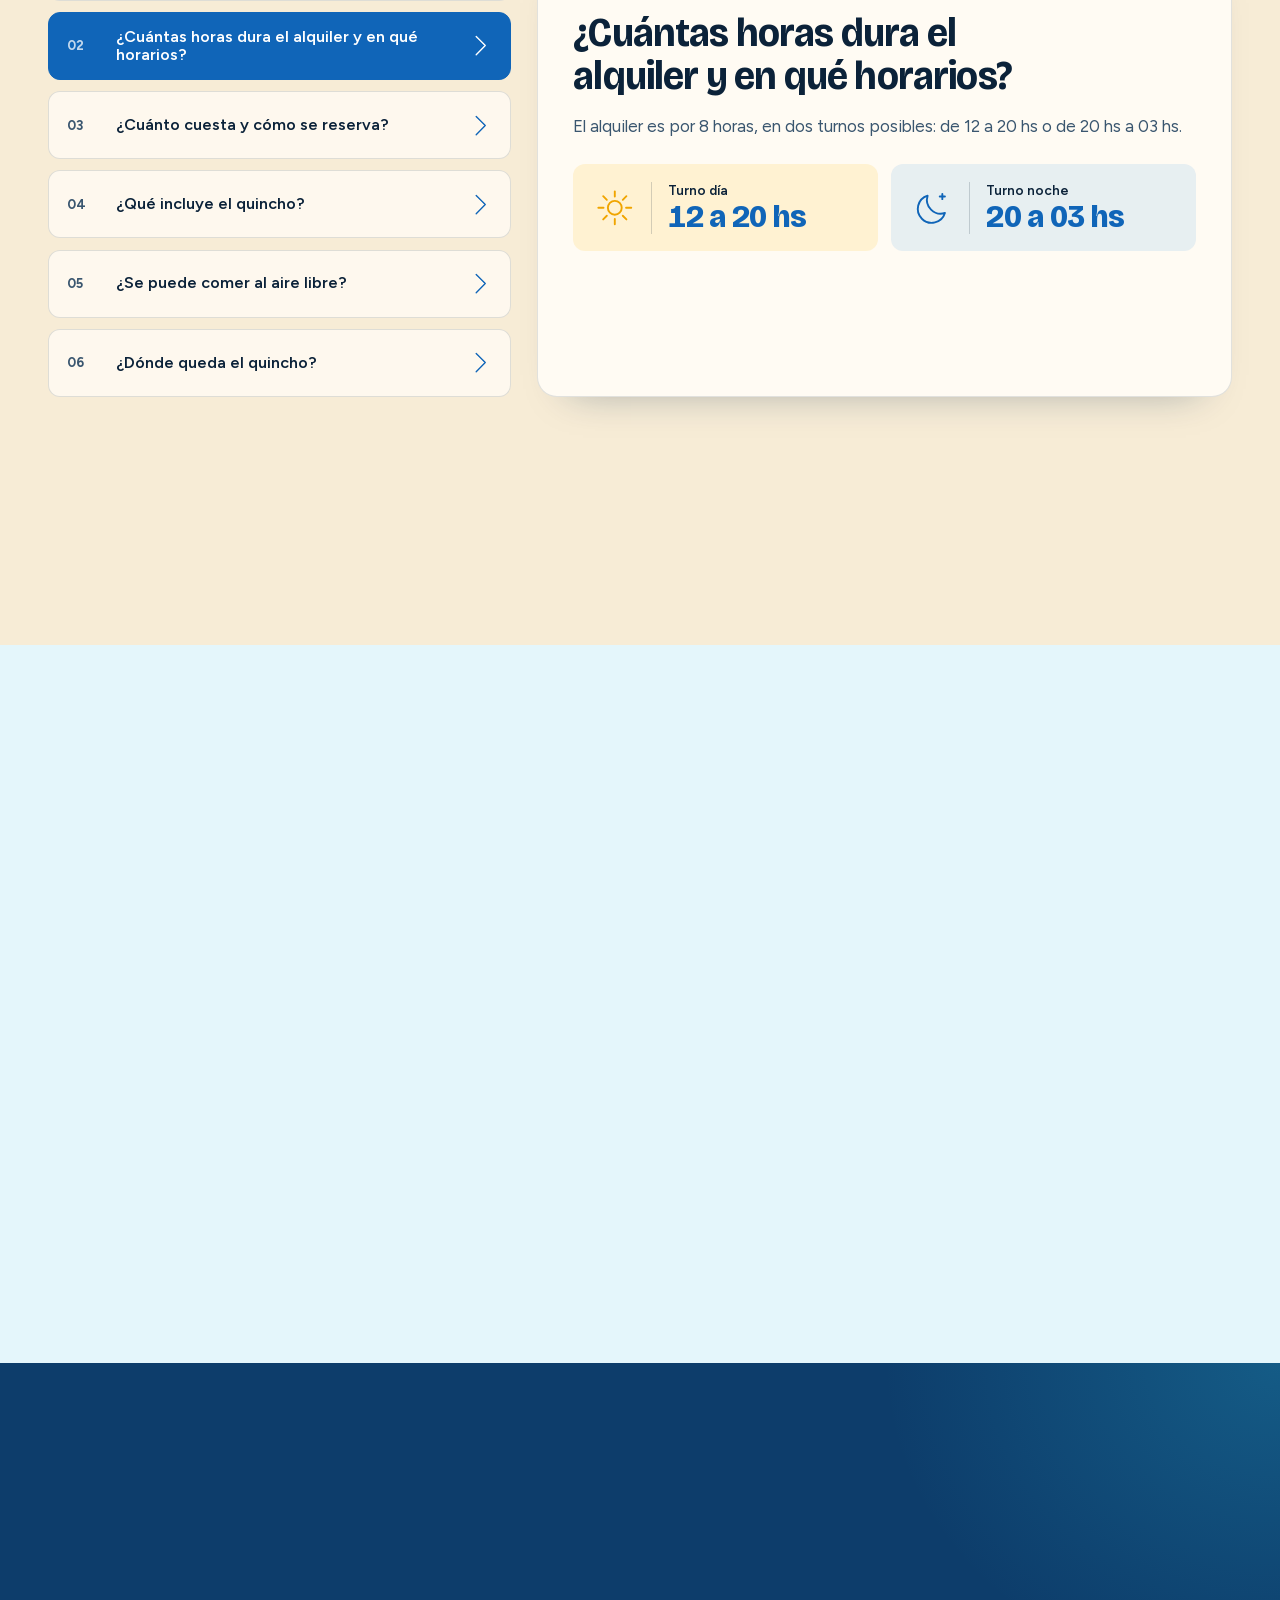
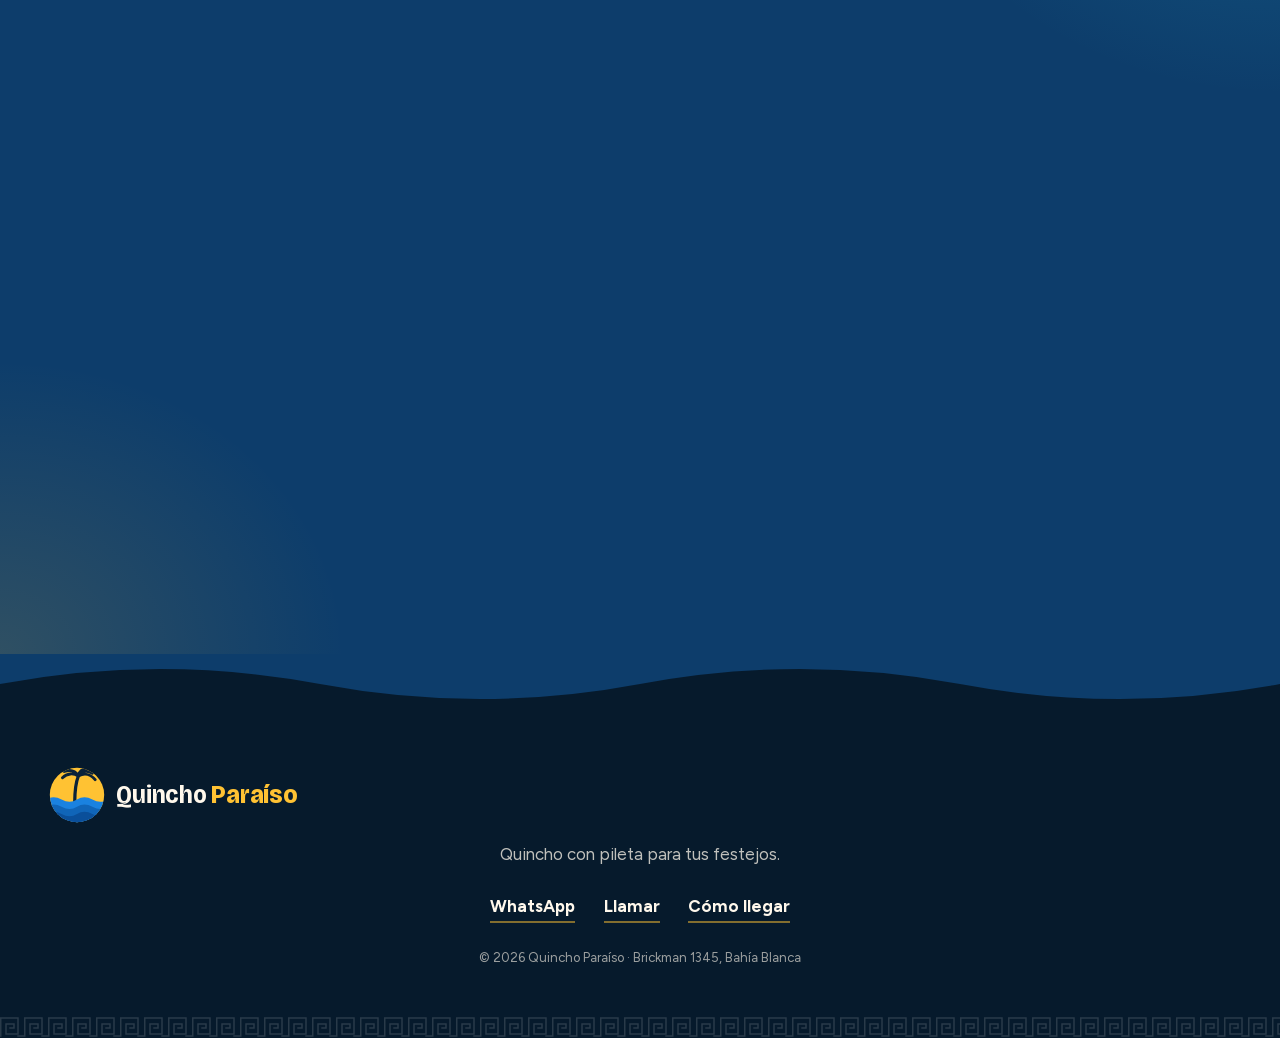
==== commit 76d208bb: "sitemap modified" ====
--- a/index.html
+++ b/index.html
@@ -3,18 +3,18 @@
 <head>
 <meta charset="utf-8">
 <meta name="viewport" content="width=device-width, initial-scale=1, viewport-fit=cover">
-<title>Quincho Paraíso · Quincho con pileta para tus festejos en Bahía Blanca</title>
-<meta name="description" content="Quincho con pileta, fogón y juegos para festejos de hasta 30 personas en Bahía Blanca. Alquiler por 8 horas. Consultá la fecha por WhatsApp.">
+<title>Quincho con pileta en Bahía Blanca | Quincho Paraíso</title>
+<meta name="description" content="Quincho con pileta, fogón y juegos para festejos de hasta 30 personas en Bahía Blanca. Alquiler por 8 horas. Consultá disponibilidad y reservá por WhatsApp.">
 <meta name="robots" content="index,follow,max-image-preview:large">
 <link rel="canonical" href="https://quinchoparaiso.com/">
 <meta name="theme-color" content="#0a2b4a">
 <meta name="format-detection" content="telephone=no">
 <meta property="og:type" content="website"><meta property="og:locale" content="es_AR"><meta property="og:site_name" content="Quincho Paraíso">
-<meta property="og:title" content="Quincho Paraíso · Quincho con pileta para tus festejos en Bahía Blanca">
+<meta property="og:title" content="Quincho con pileta en Bahía Blanca | Quincho Paraíso">
 <meta property="og:description" content="Pileta, fogón para asados, cocina industrial, juegos para los chicos y un patio enorme. Para hasta 30 personas. Alquiler por 8 horas.">
 <meta property="og:url" content="https://quinchoparaiso.com/"><meta property="og:image" content="https://quinchoparaiso.com/assets/og-image.jpg">
 <meta property="og:image:width" content="1200"><meta property="og:image:height" content="630"><meta property="og:image:alt" content="Pileta del Quincho Paraíso con palmeras y laureles en flor">
-<meta name="twitter:card" content="summary_large_image"><meta name="twitter:title" content="Quincho Paraíso · Quincho con pileta para tus festejos en Bahía Blanca">
+<meta name="twitter:card" content="summary_large_image"><meta name="twitter:title" content="Quincho con pileta en Bahía Blanca | Quincho Paraíso">
 <meta name="twitter:description" content="Pileta, fogón para asados, cocina industrial, juegos para los chicos y un patio enorme. Para hasta 30 personas."><meta name="twitter:image" content="https://quinchoparaiso.com/assets/og-image.jpg">
 <link rel="icon" href="favicon.ico" sizes="48x48"><link rel="icon" type="image/svg+xml" href="favicon.svg">
 <link rel="apple-touch-icon" href="assets/icons/apple-touch-icon.png">
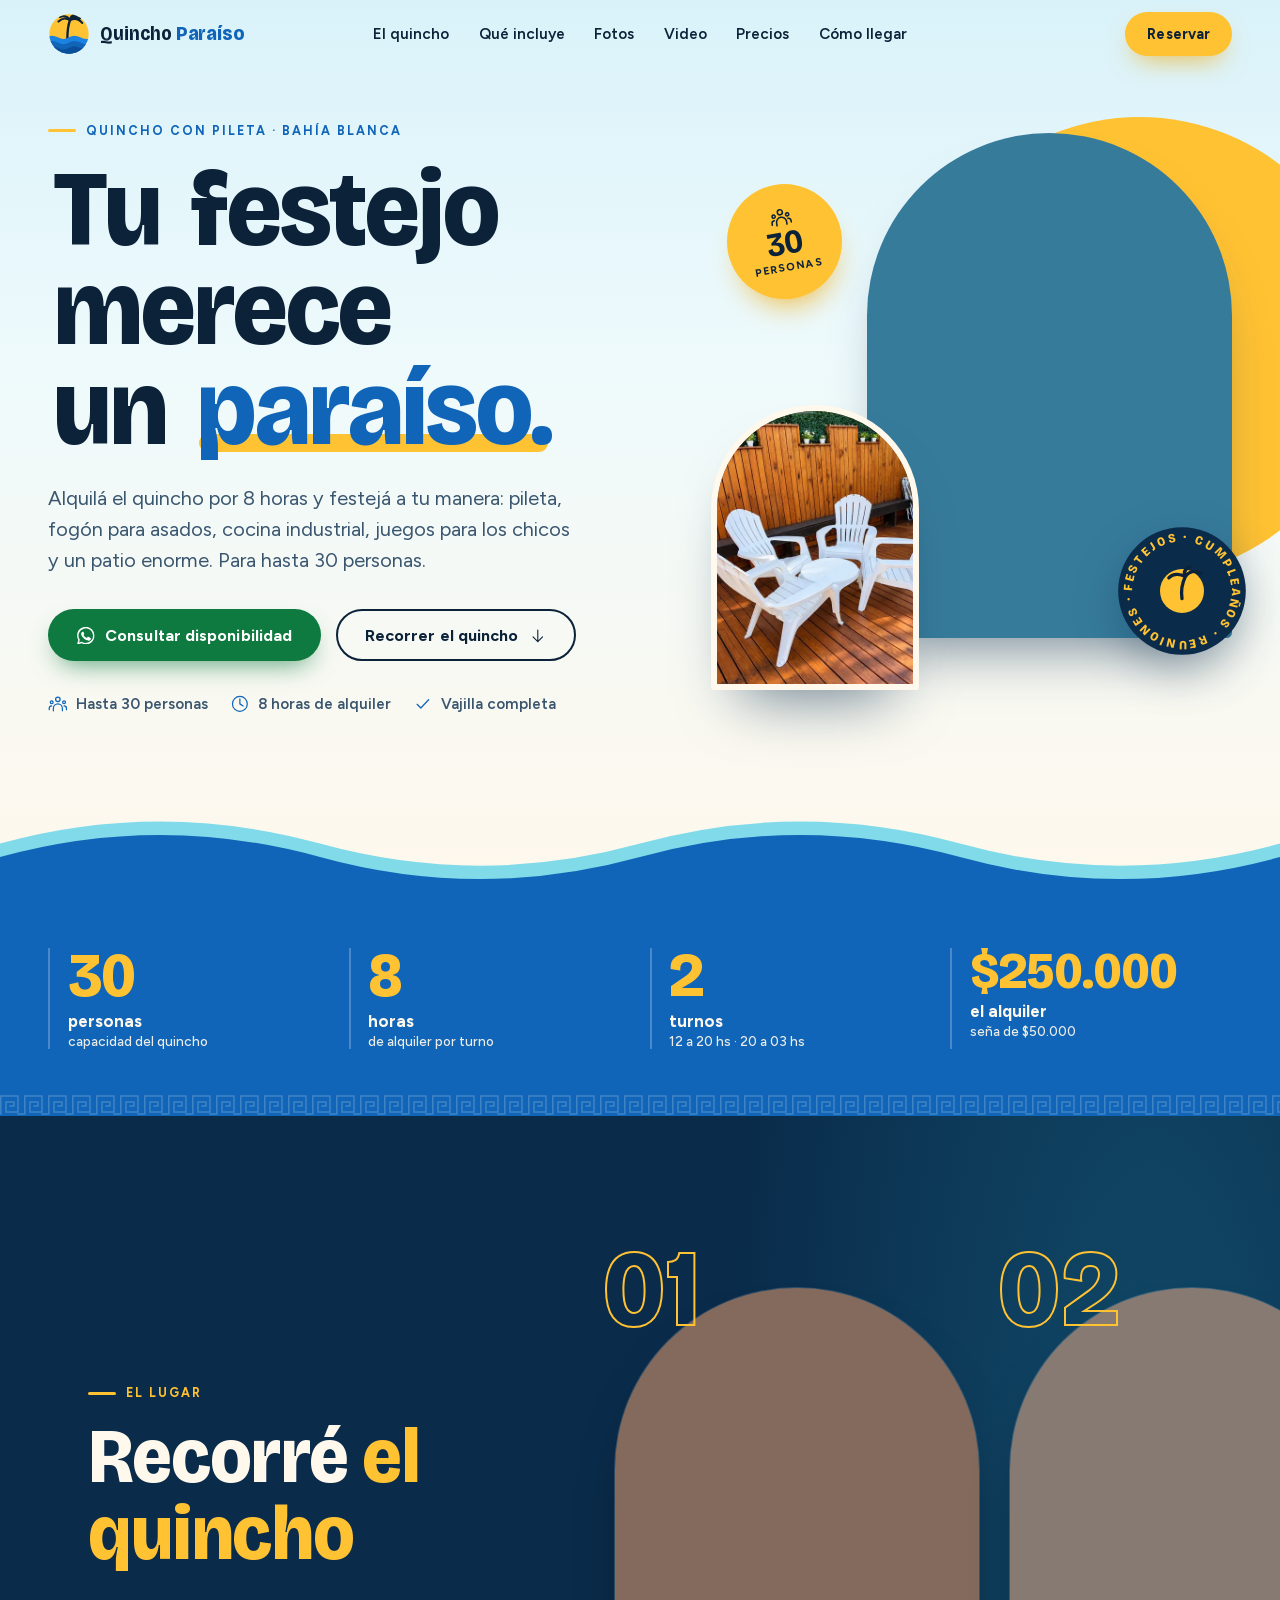
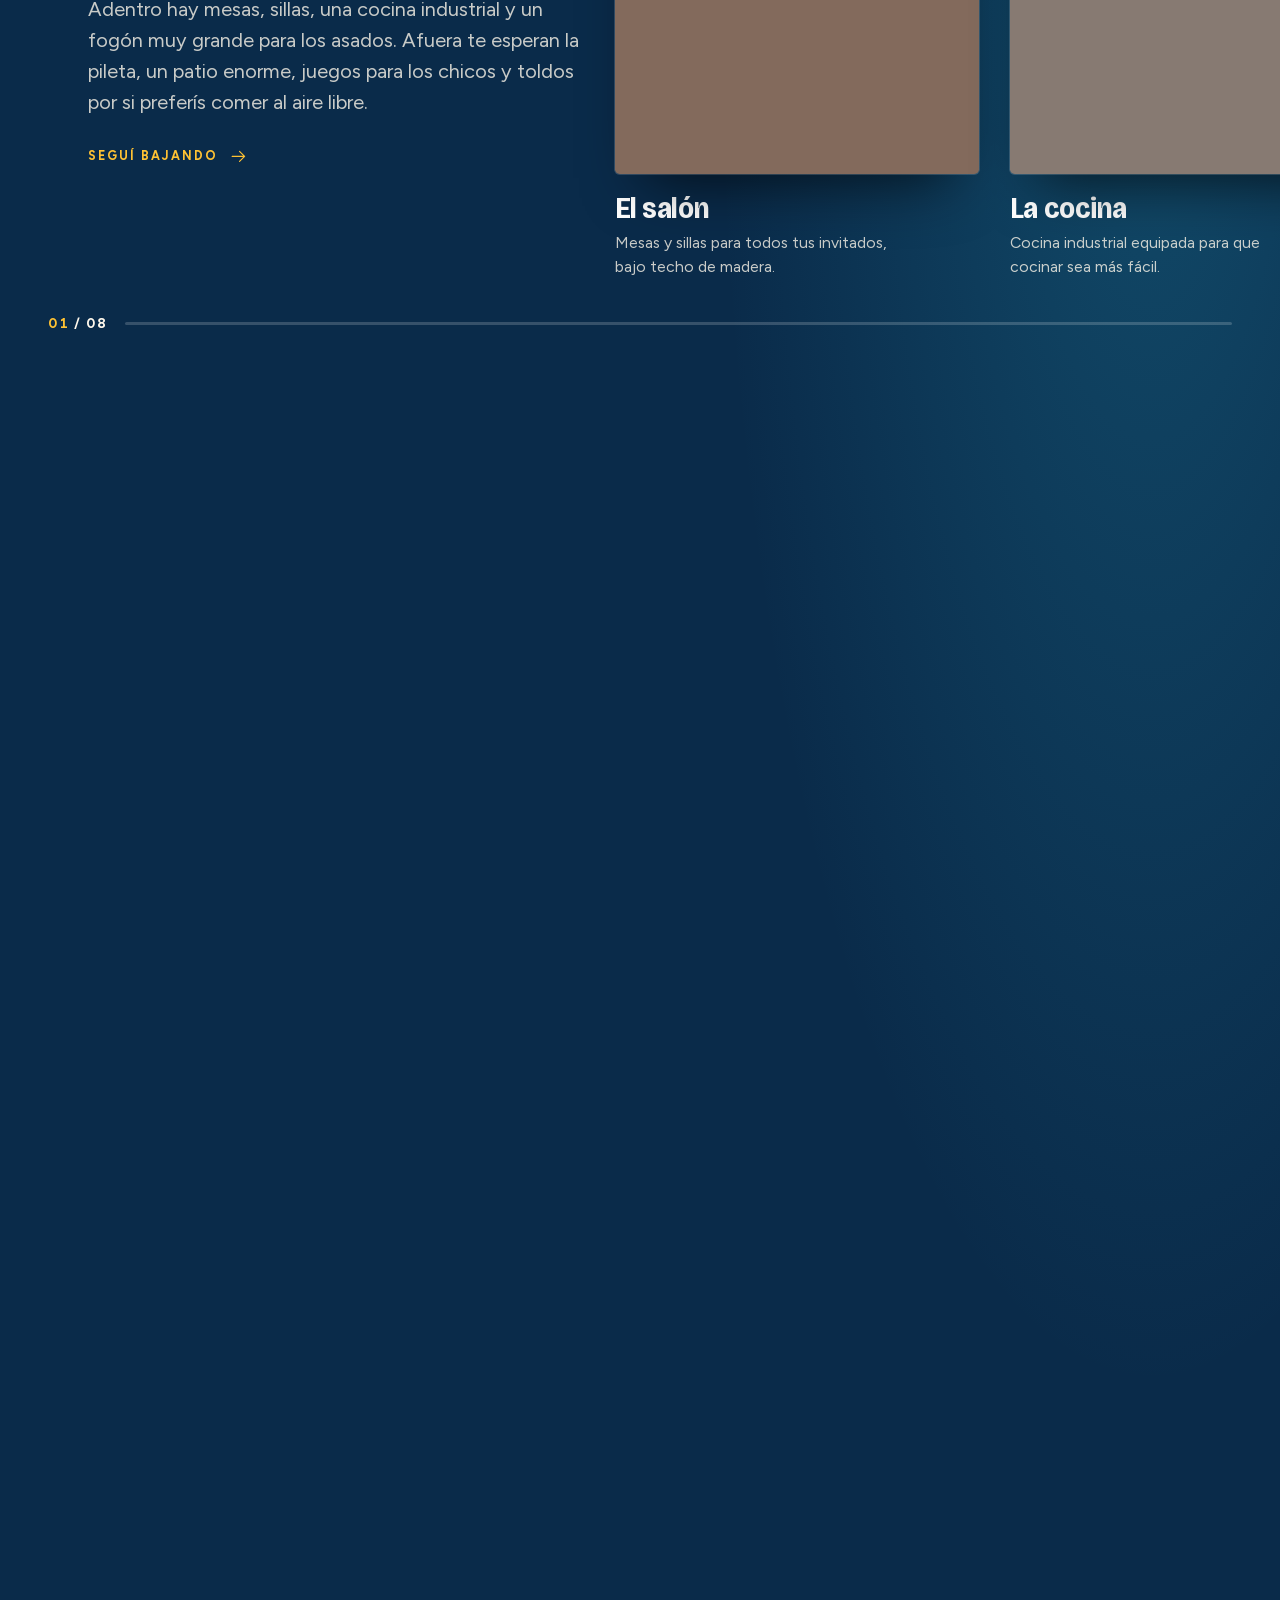
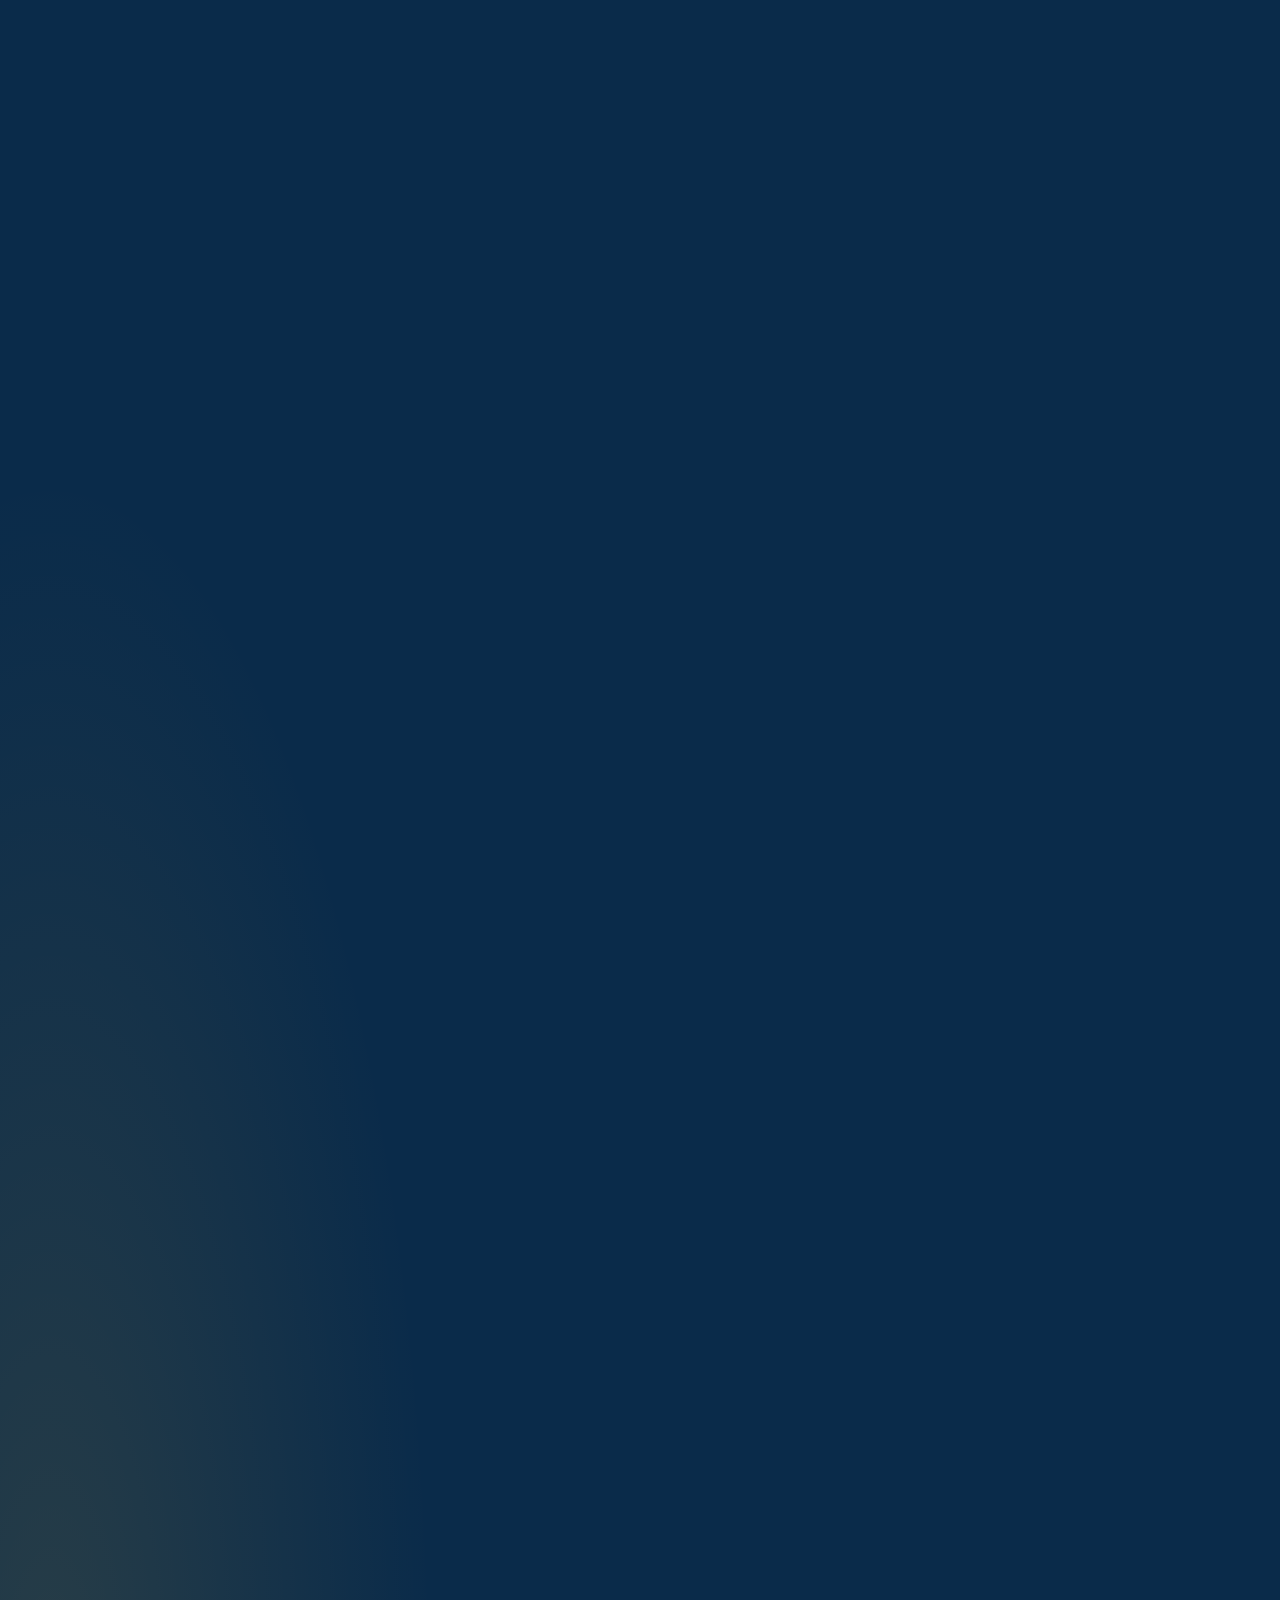
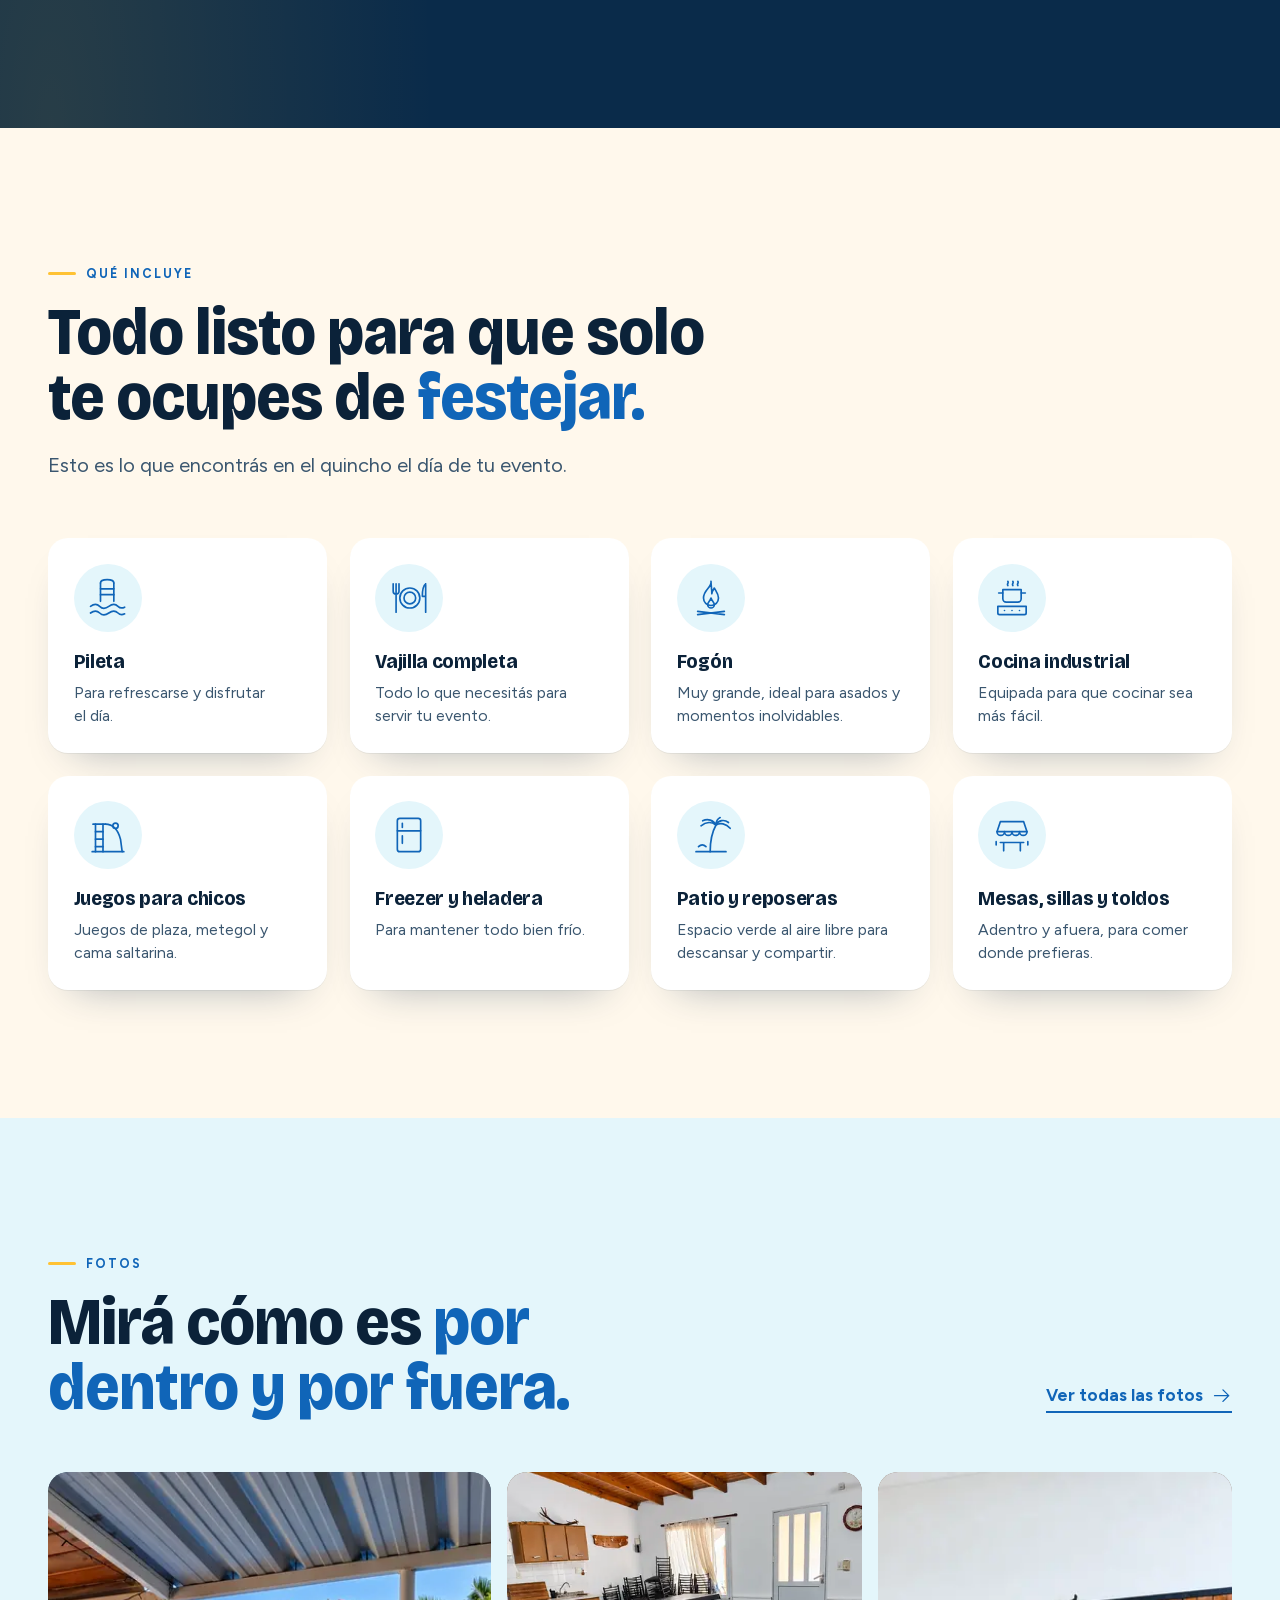
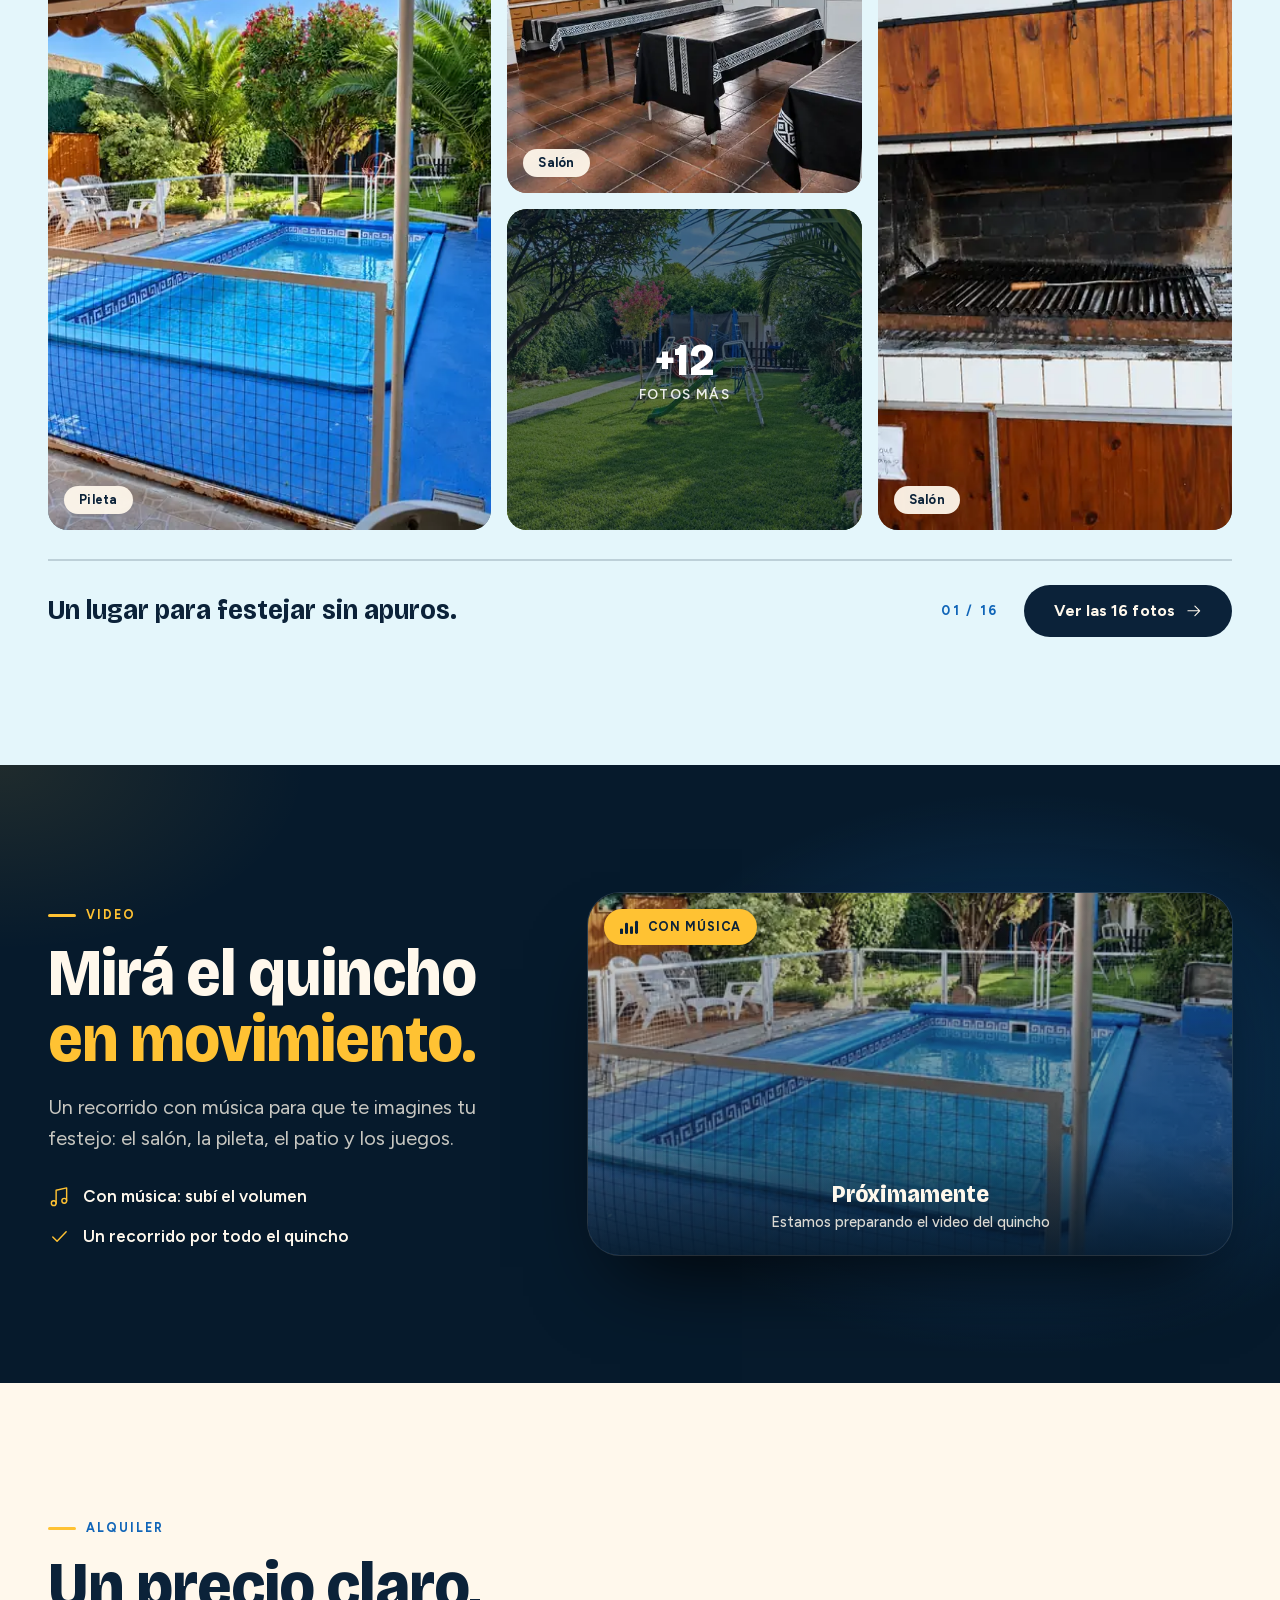
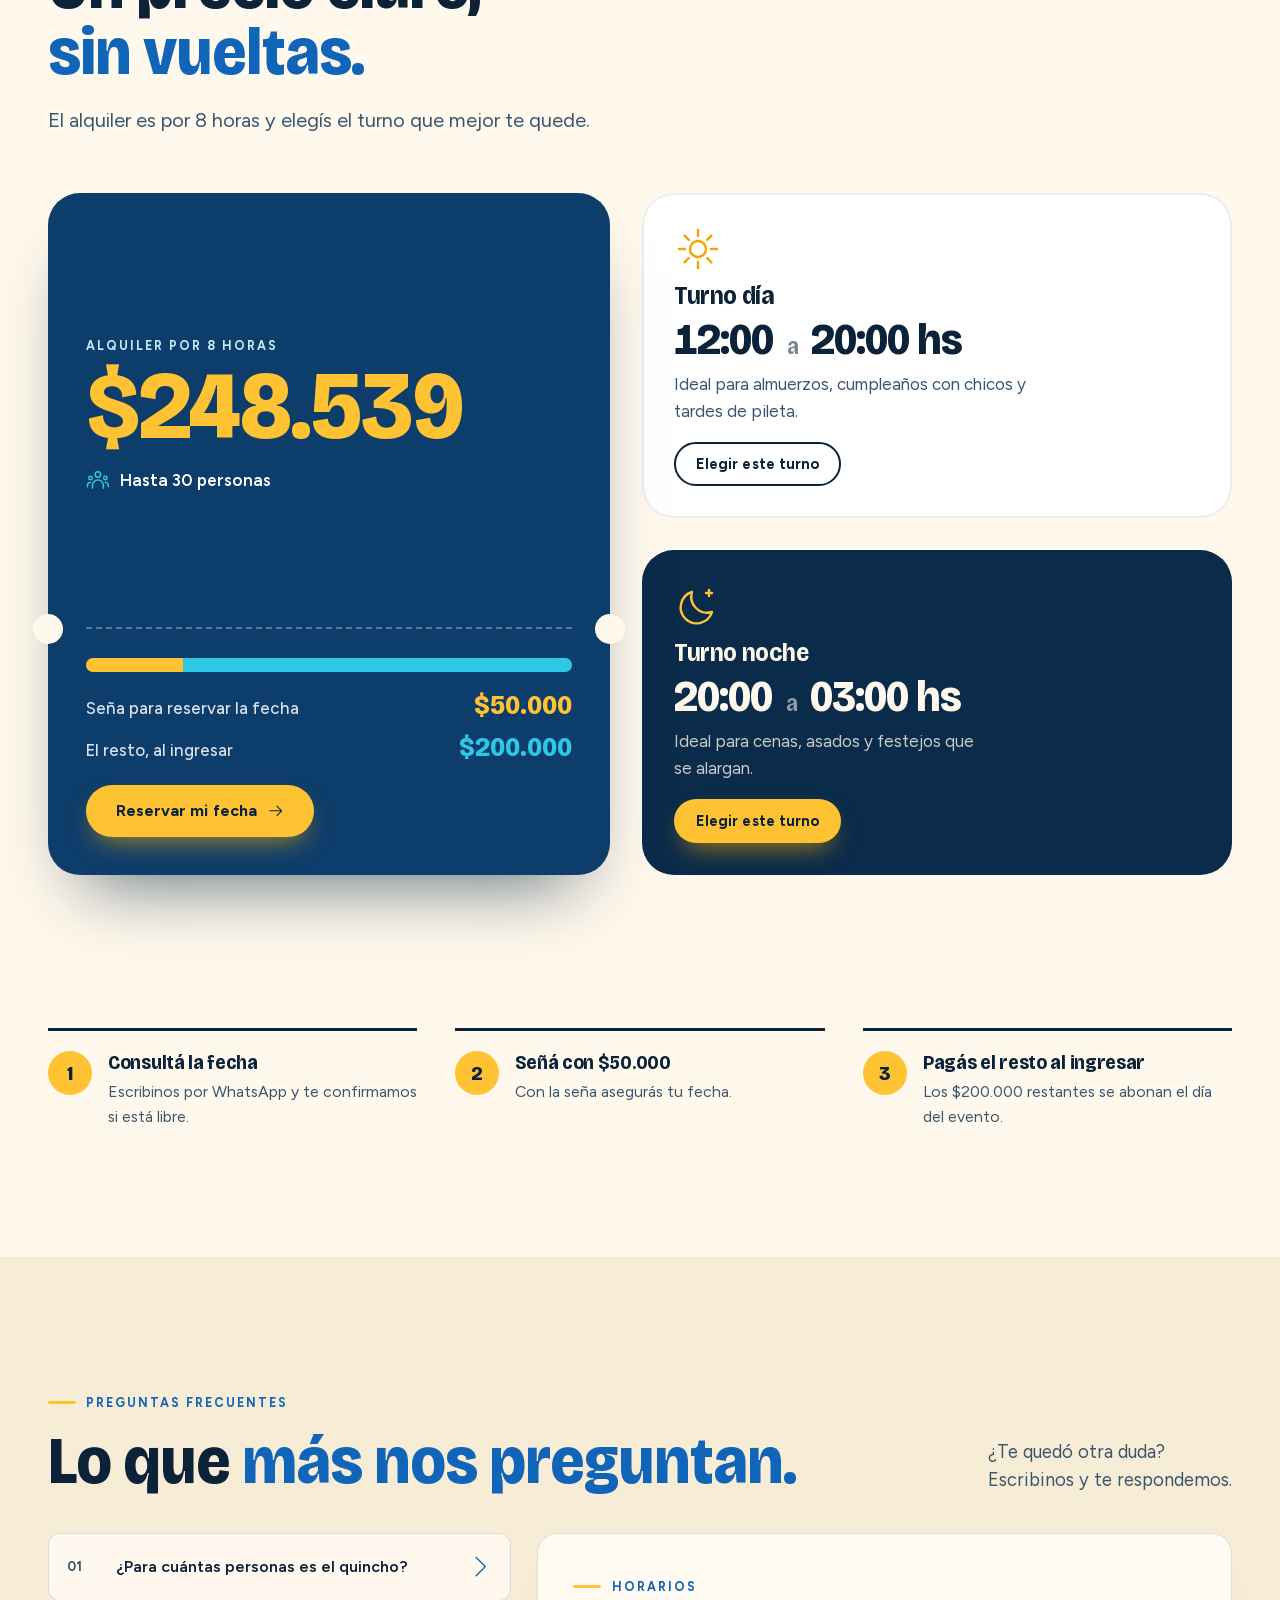
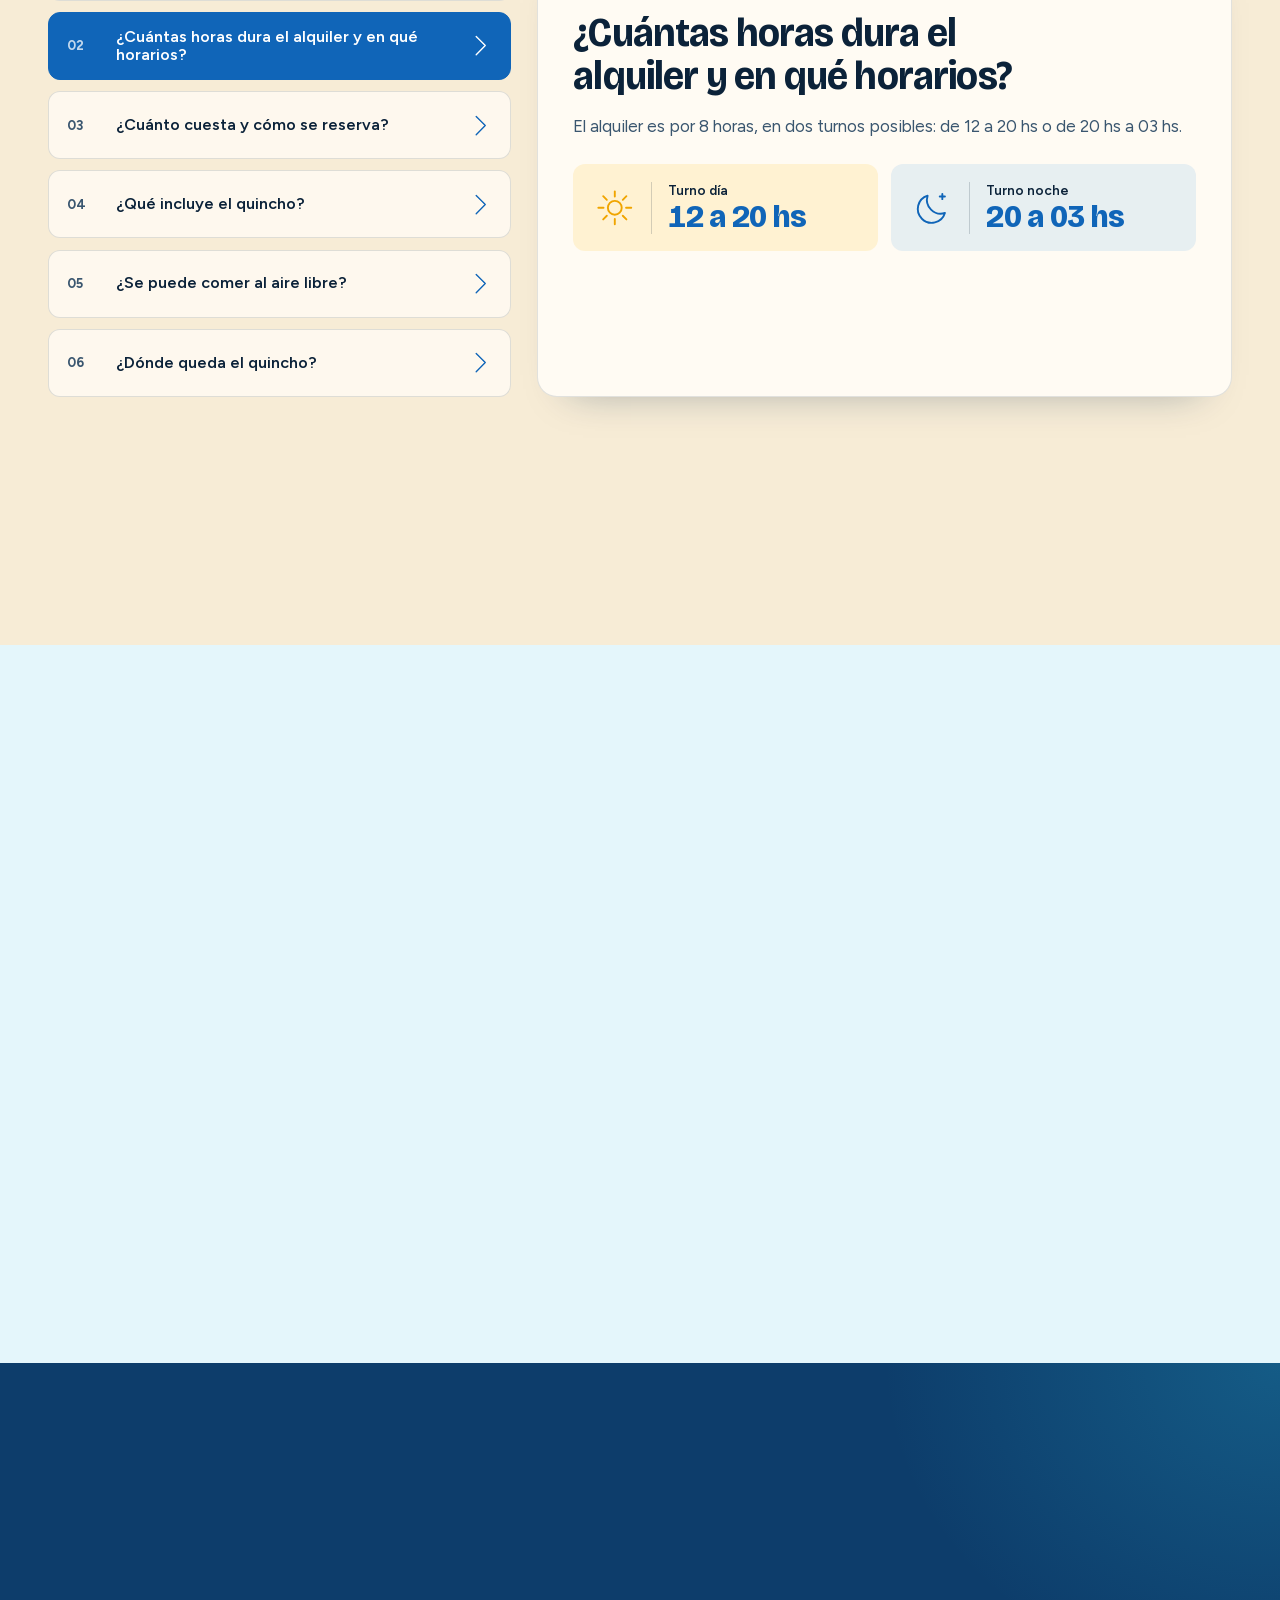
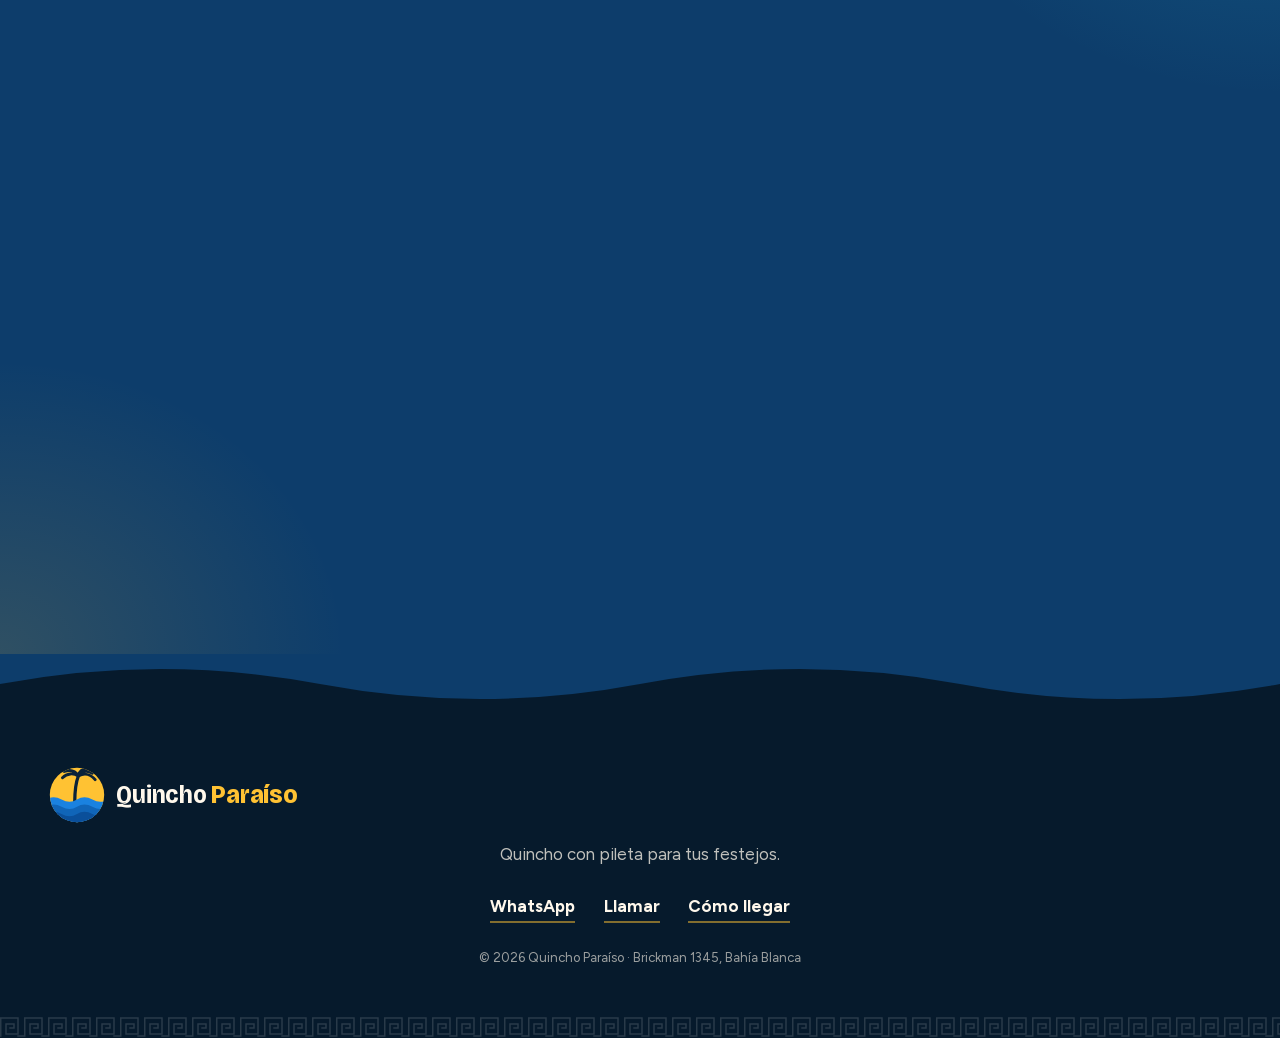
==== commit 4b6e9548: "change" ====
--- a/index.html
+++ b/index.html
@@ -12,10 +12,10 @@
 <meta property="og:type" content="website"><meta property="og:locale" content="es_AR"><meta property="og:site_name" content="Quincho Paraíso">
 <meta property="og:title" content="Quincho con pileta en Bahía Blanca | Quincho Paraíso">
 <meta property="og:description" content="Pileta, fogón para asados, cocina industrial, juegos para los chicos y un patio enorme. Para hasta 30 personas. Alquiler por 8 horas.">
-<meta property="og:url" content="https://quinchoparaiso.com/"><meta property="og:image" content="https://quinchoparaiso.com/assets/og-image.jpg">
-<meta property="og:image:width" content="1200"><meta property="og:image:height" content="630"><meta property="og:image:alt" content="Pileta del Quincho Paraíso con palmeras y laureles en flor">
+<meta property="og:url" content="https://quinchoparaiso.com/"><meta property="og:image" content="https://quinchoparaiso.com/assets/og-pileta-techada-foto.jpg">
+<meta property="og:image:type" content="image/jpeg"><meta property="og:image:width" content="1200"><meta property="og:image:height" content="630"><meta property="og:image:alt" content="Pileta y patio del Quincho Paraíso en Bahía Blanca">
 <meta name="twitter:card" content="summary_large_image"><meta name="twitter:title" content="Quincho con pileta en Bahía Blanca | Quincho Paraíso">
-<meta name="twitter:description" content="Pileta, fogón para asados, cocina industrial, juegos para los chicos y un patio enorme. Para hasta 30 personas."><meta name="twitter:image" content="https://quinchoparaiso.com/assets/og-image.jpg">
+<meta name="twitter:description" content="Pileta, fogón para asados, cocina industrial, juegos para los chicos y un patio enorme. Para hasta 30 personas."><meta name="twitter:image" content="https://quinchoparaiso.com/assets/og-pileta-techada-foto.jpg"><meta name="twitter:image:alt" content="Pileta y patio del Quincho Paraíso en Bahía Blanca">
 <link rel="icon" href="favicon.ico" sizes="48x48"><link rel="icon" type="image/svg+xml" href="favicon.svg">
 <link rel="apple-touch-icon" href="assets/icons/apple-touch-icon.png">
 <link rel="manifest" href="manifest.webmanifest">
@@ -27,7 +27,7 @@
   "name": "Quincho Paraíso",
   "description": "Quincho con pileta, fogón, cocina industrial, juegos para chicos y patio para festejos de hasta 30 personas. Alquiler por 8 horas.",
   "url": "https://quinchoparaiso.com/",
-  "image": ["https://quinchoparaiso.com/assets/og-image.jpg"],
+  "image": ["https://quinchoparaiso.com/assets/og-pileta-techada-foto.jpg"],
   "logo": "https://quinchoparaiso.com/assets/icons/icon-512.png",
   "telephone": "+542915761795",
   "address": {
